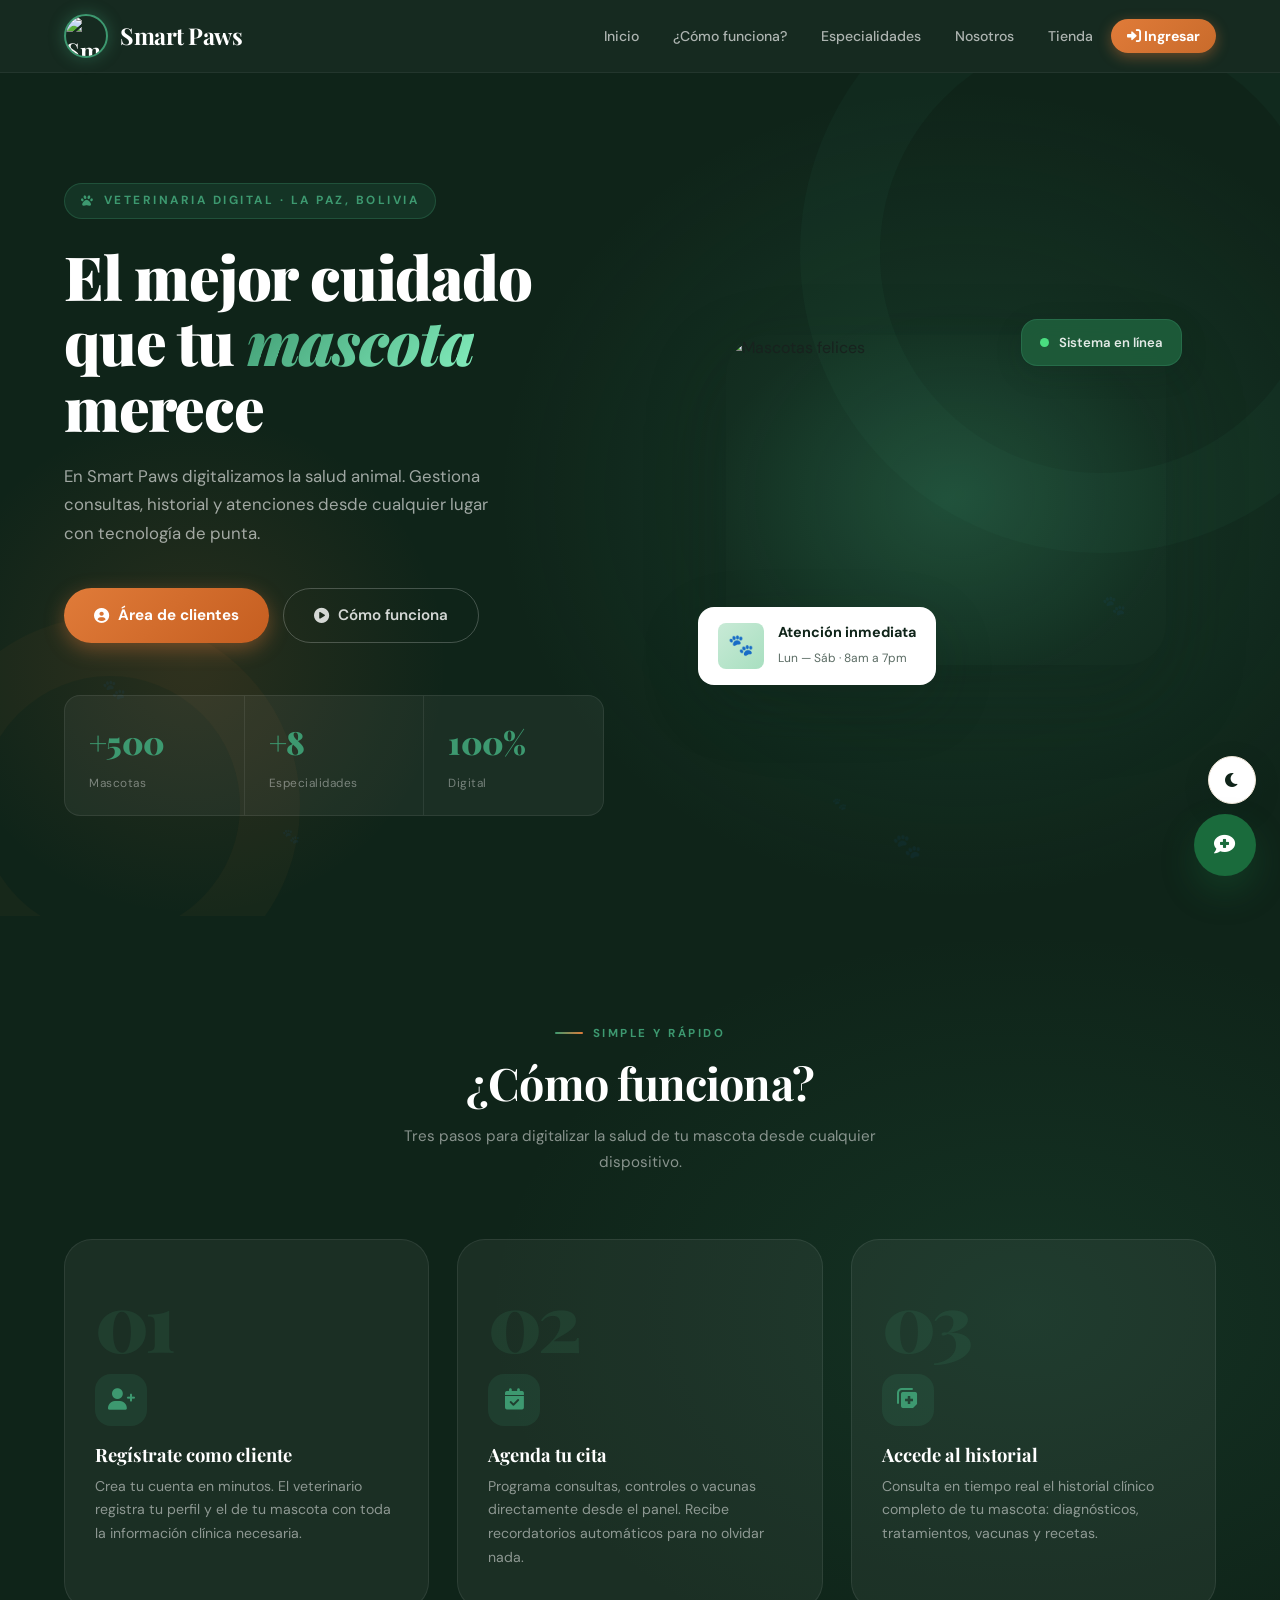
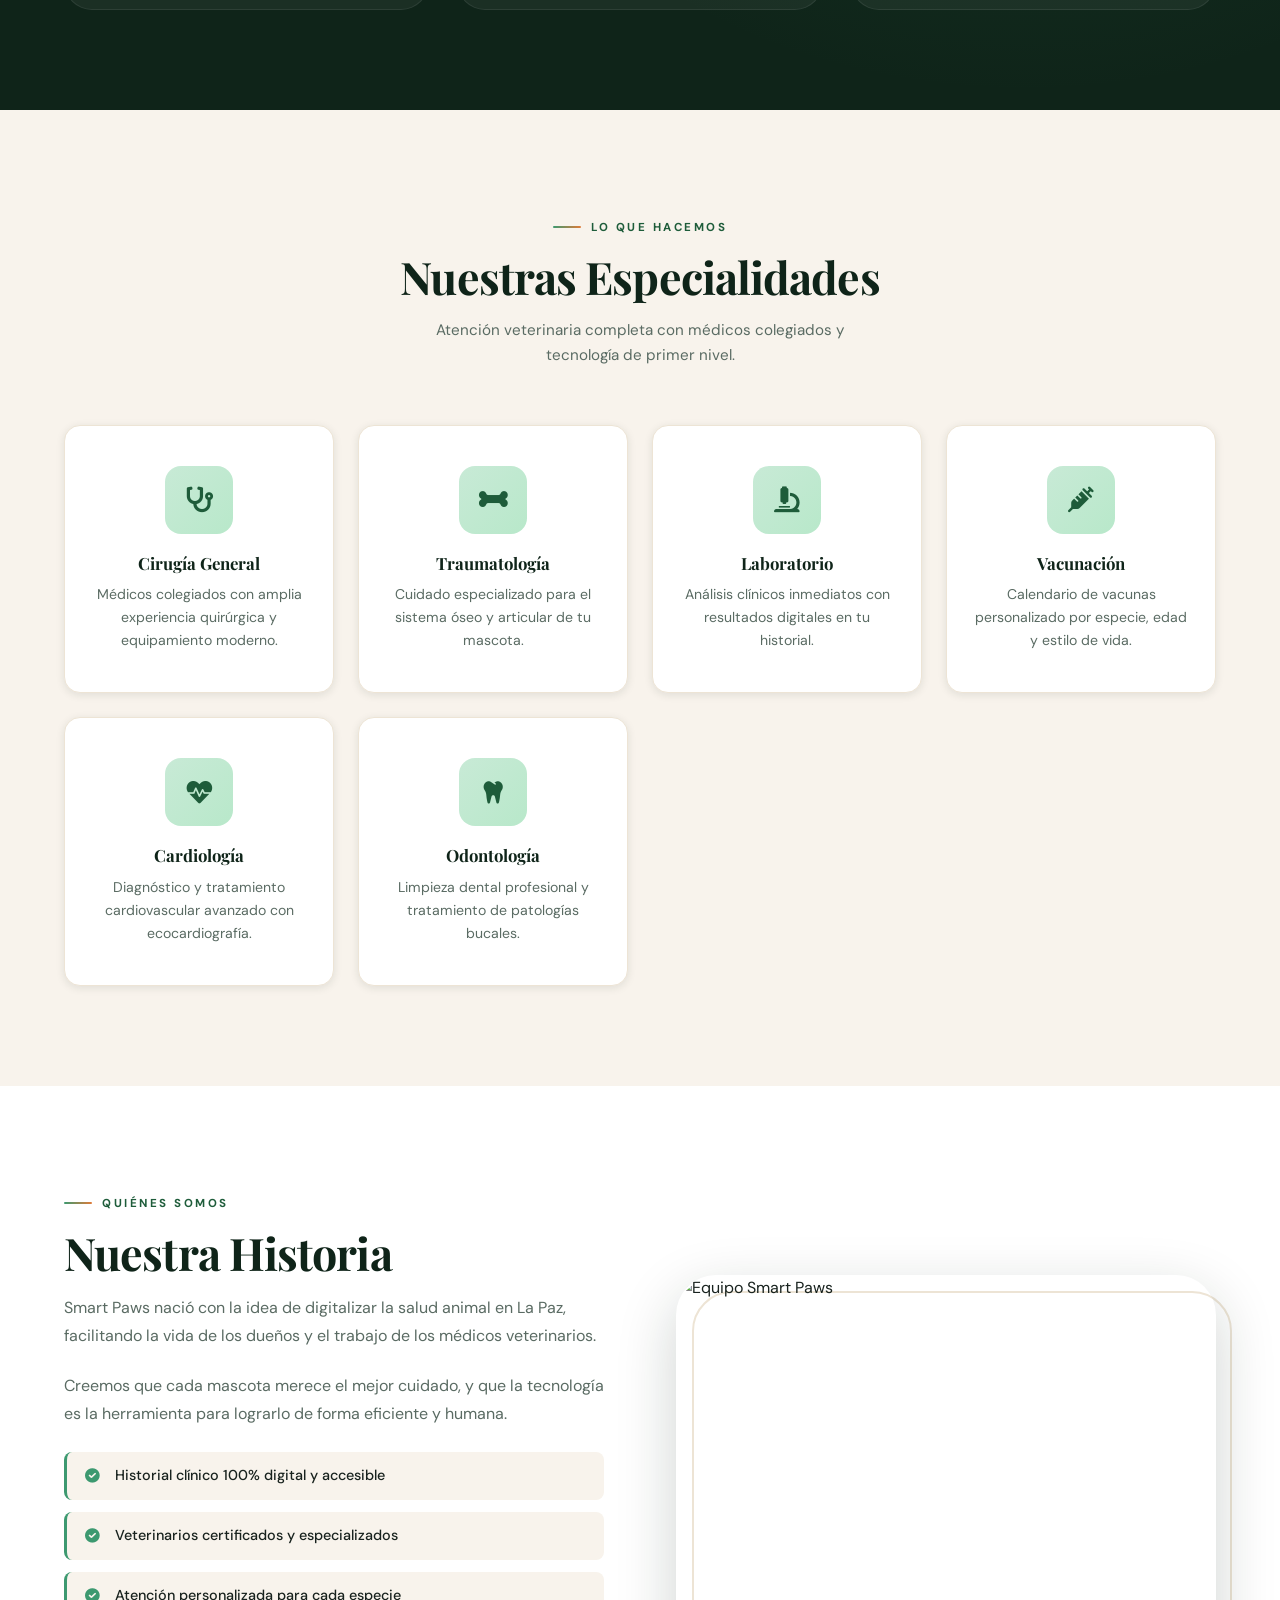
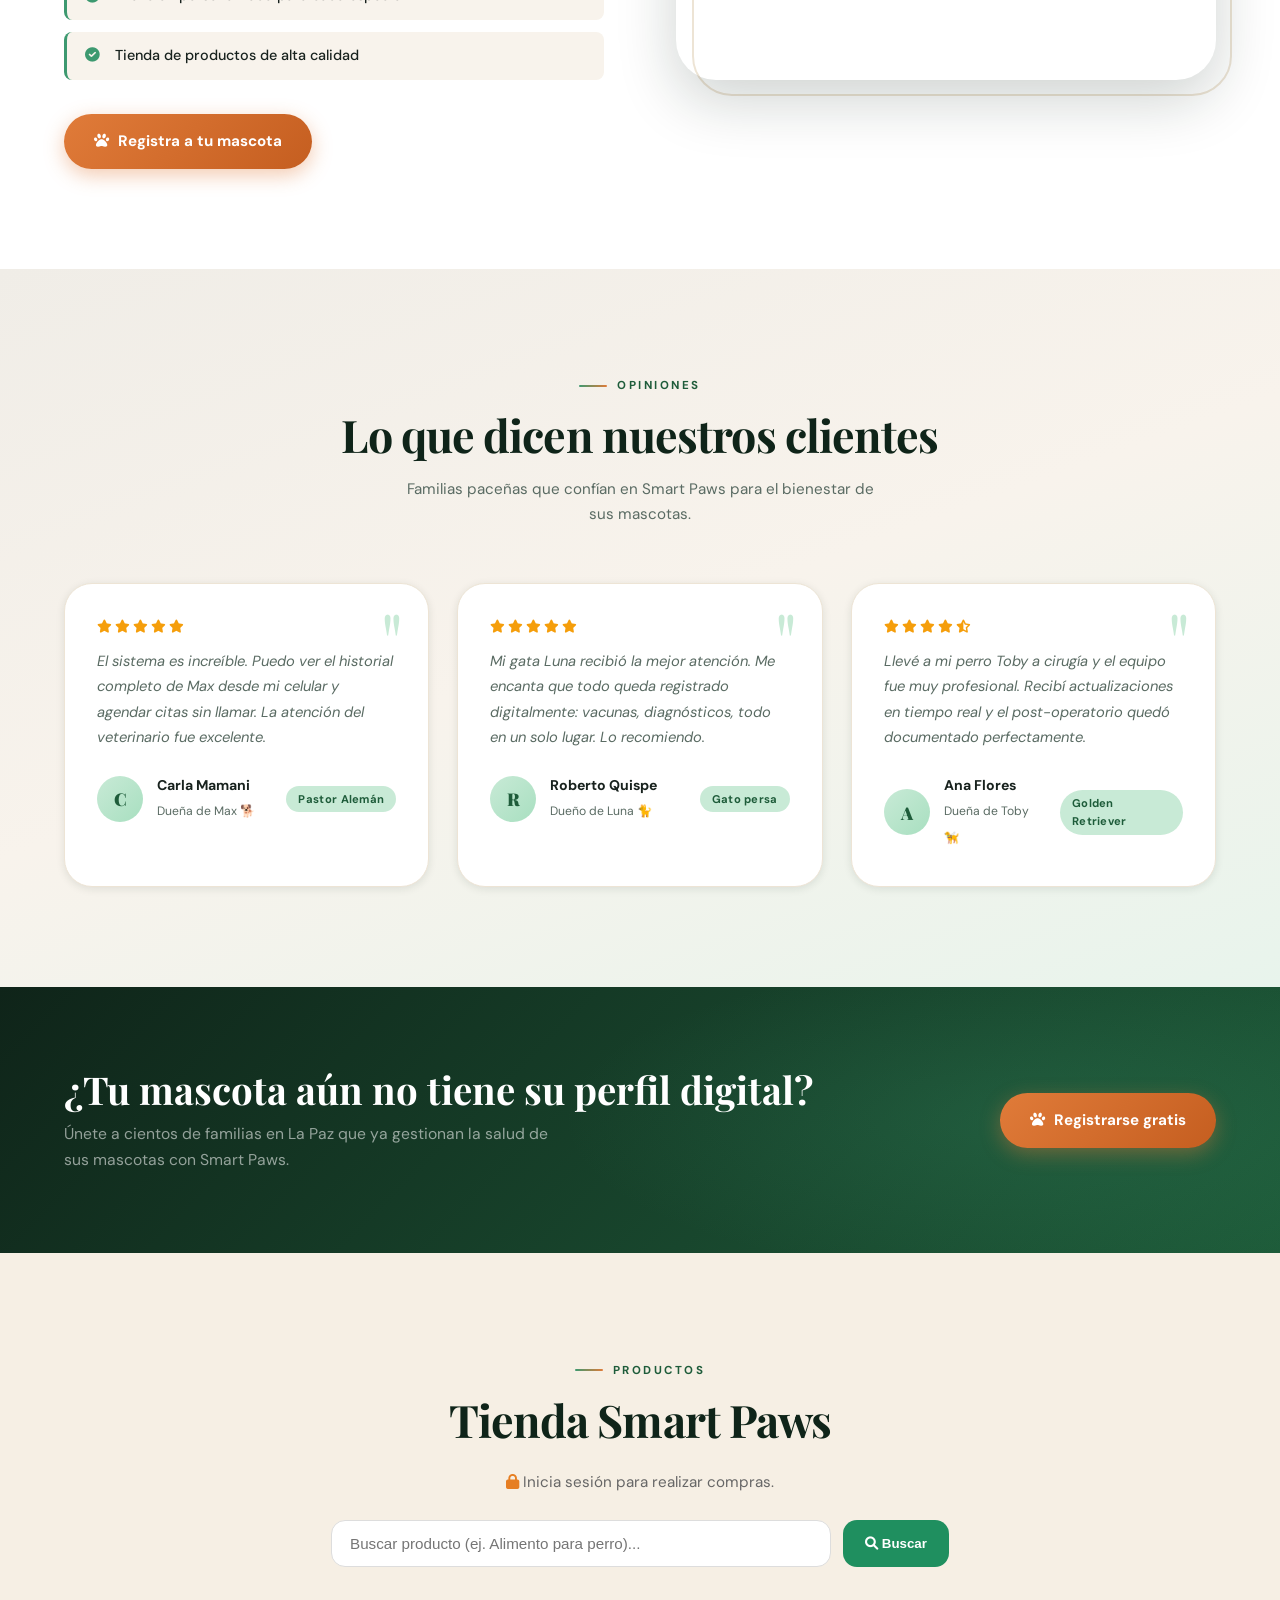
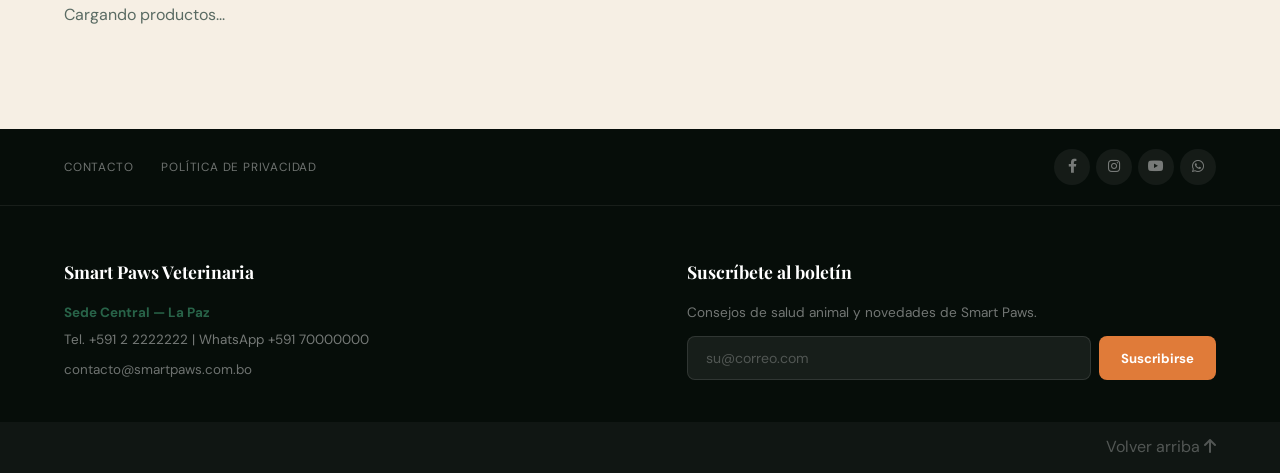
==== index.html @ de253fee "Update index.html" ====
<!--index.html-->
<!DOCTYPE html>
<html lang="es">
<head>
  <meta charset="UTF-8">
  <meta name="viewport" content="width=device-width, initial-scale=1.0">
  <title>Smart Paws — Veterinaria Digital · La Paz</title>
  <link rel="stylesheet" href="https://cdnjs.cloudflare.com/ajax/libs/font-awesome/6.5.1/css/all.min.css">
  <link rel="stylesheet" href="css/style.css">
  <link rel="stylesheet" href="css/home.css">
  <link rel="stylesheet" href="css/shop.css">
  <link rel="stylesheet" href="css/chatbot.css">
  <link rel="stylesheet" href="css/theme.css">
  <link rel="stylesheet" href="https://cdnjs.cloudflare.com/ajax/libs/font-awesome/6.0.0/css/all.min.css">
  <script src="js/theme.js"></script>
</head>
<body>

  <header class="main-header" id="main-header">
    <div class="container header-flex">
      <button class="menu-toggle" id="mobile-menu"><i class="fas fa-bars"></i></button>
      <div class="logo">
        <img src="img/leon.jpg" alt="Smart Paws">
        <span>Smart Paws</span>
      </div>
      <nav class="nav-menu" id="nav-menu">
        <ul>
          <li><a href="index.html">Inicio</a></li>
          <li><a href="#como">¿Cómo funciona?</a></li>
          <li><a href="#especialidad">Especialidades</a></li>
          <li><a href="#nosotros">Nosotros</a></li>
          <li><a href="#tienda">Tienda</a></li>
          <li><a href="login.html" class="btn-nav"><i class="fas fa-sign-in-alt"></i> Ingresar</a></li>
        </ul>
      </nav>
    </div>
  </header>

  <!-- HERO -->
  <section class="hero">
    <div class="hero-bg"></div>
    <div class="hero-circle"></div>
    <div class="hero-circle-2"></div>
    <div class="hero-paws">
      <span>🐾</span><span>🐾</span><span>🐾</span><span>🐾</span><span>🐾</span>
    </div>
    <div class="container hero-inner">
      <div class="hero-text">
        <span class="eyebrow"><i class="fas fa-paw"></i> Veterinaria Digital · La Paz, Bolivia</span>
        <h1>El mejor cuidado<br>que tu <em>mascota</em><br>merece</h1>
        <p>En Smart Paws digitalizamos la salud animal. Gestiona consultas, historial y atenciones desde cualquier lugar con tecnología de punta.</p>
        <div class="hero-actions">
          <a href="login.html" class="btn-primary"><i class="fas fa-user-circle"></i> Área de clientes</a>
          <a href="#como" class="btn-outline"><i class="fas fa-play-circle"></i> Cómo funciona</a>
        </div>
        <div class="hero-stats">
          <div class="stat"><span>+500</span><small>Mascotas</small></div>
          <div class="stat"><span>8+</span><small>Especialidades</small></div>
          <div class="stat"><span>100%</span><small>Digital</small></div>
        </div>
      </div>
      <div class="hero-image">
        <div class="hero-image-frame">
          <div class="hero-image-glow"></div>
          <img src="img/perrogato.jpg" alt="Mascotas felices">
          <div class="hero-badge">
            <div class="badge-icon">🐾</div>
            <div class="badge-text">
              <strong>Atención inmediata</strong>
              <span>Lun — Sáb · 8am a 7pm</span>
            </div>
          </div>
          <div class="hero-badge-2">
            <div class="pulse-dot"></div>
            <span>Sistema en línea</span>
          </div>
        </div>
      </div>
    </div>
  </section>

  <!-- CÓMO FUNCIONA -->
  <section id="como" class="como-bg section-padding">
    <div class="container">
      <div class="como-header fade-up">
        <span class="section-label">Simple y rápido</span>
        <h2 class="section-title">¿Cómo funciona?</h2>
        <p>Tres pasos para digitalizar la salud de tu mascota desde cualquier dispositivo.</p>
      </div>
      <div class="pasos-grid">
        <div class="paso fade-up">
          <div class="paso-num">01</div>
          <div class="paso-icon"><i class="fas fa-user-plus"></i></div>
          <h3>Regístrate como cliente</h3>
          <p>Crea tu cuenta en minutos. El veterinario registra tu perfil y el de tu mascota con toda la información clínica necesaria.</p>
        </div>
        <div class="paso fade-up">
          <div class="paso-num">02</div>
          <div class="paso-icon"><i class="fas fa-calendar-check"></i></div>
          <h3>Agenda tu cita</h3>
          <p>Programa consultas, controles o vacunas directamente desde el panel. Recibe recordatorios automáticos para no olvidar nada.</p>
        </div>
        <div class="paso fade-up">
          <div class="paso-num">03</div>
          <div class="paso-icon"><i class="fas fa-notes-medical"></i></div>
          <h3>Accede al historial</h3>
          <p>Consulta en tiempo real el historial clínico completo de tu mascota: diagnósticos, tratamientos, vacunas y recetas.</p>
        </div>
      </div>
    </div>
  </section>

  <!-- ESPECIALIDADES -->
  <section id="especialidad" class="section-padding especialidades-bg">
    <div class="container">
      <div class="especialidades-header fade-up">
        <span class="section-label">Lo que hacemos</span>
        <h2 class="section-title">Nuestras Especialidades</h2>
        <p style="color:var(--texto-suave);max-width:460px;margin:0 auto;font-size:.95rem;">Atención veterinaria completa con médicos colegiados y tecnología de primer nivel.</p>
      </div>
      <div class="grid-especialidades">
        <div class="card-especialidad fade-up">
          <div class="card-icon"><i class="fas fa-stethoscope"></i></div>
          <h3>Cirugía General</h3>
          <p>Médicos colegiados con amplia experiencia quirúrgica y equipamiento moderno.</p>
        </div>
        <div class="card-especialidad fade-up">
          <div class="card-icon"><i class="fas fa-bone"></i></div>
          <h3>Traumatología</h3>
          <p>Cuidado especializado para el sistema óseo y articular de tu mascota.</p>
        </div>
        <div class="card-especialidad fade-up">
          <div class="card-icon"><i class="fas fa-microscope"></i></div>
          <h3>Laboratorio</h3>
          <p>Análisis clínicos inmediatos con resultados digitales en tu historial.</p>
        </div>
        <div class="card-especialidad fade-up">
          <div class="card-icon"><i class="fas fa-syringe"></i></div>
          <h3>Vacunación</h3>
          <p>Calendario de vacunas personalizado por especie, edad y estilo de vida.</p>
        </div>
        <div class="card-especialidad fade-up">
          <div class="card-icon"><i class="fas fa-heartbeat"></i></div>
          <h3>Cardiología</h3>
          <p>Diagnóstico y tratamiento cardiovascular avanzado con ecocardiografía.</p>
        </div>
        <div class="card-especialidad fade-up">
          <div class="card-icon"><i class="fas fa-tooth"></i></div>
          <h3>Odontología</h3>
          <p>Limpieza dental profesional y tratamiento de patologías bucales.</p>
        </div>
      </div>
    </div>
  </section>

  <!-- HISTORIA / NOSOTROS -->
  <section id="nosotros" class="section-padding historia-bg">
    <div class="container grid-2">
      <div class="text-content fade-up">
        <span class="section-label">Quiénes somos</span>
        <h2 class="section-title">Nuestra Historia</h2>
        <p>Smart Paws nació con la idea de digitalizar la salud animal en La Paz, facilitando la vida de los dueños y el trabajo de los médicos veterinarios.</p>
        <p>Creemos que cada mascota merece el mejor cuidado, y que la tecnología es la herramienta para lograrlo de forma eficiente y humana.</p>
        <div class="feature-list">
          <div class="feature-item"><i class="fas fa-check-circle"></i><span>Historial clínico 100% digital y accesible</span></div>
          <div class="feature-item"><i class="fas fa-check-circle"></i><span>Veterinarios certificados y especializados</span></div>
          <div class="feature-item"><i class="fas fa-check-circle"></i><span>Atención personalizada para cada especie</span></div>
          <div class="feature-item"><i class="fas fa-check-circle"></i><span>Tienda de productos de alta calidad</span></div>
        </div>
        <a href="login.html" class="btn-primary" style="margin-top:10px;display:inline-flex;"><i class="fas fa-paw"></i> Registra a tu mascota</a>
      </div>
      <div class="image-content fade-up">
        <img src="img/veterinaria.png" alt="Equipo Smart Paws">
      </div>
    </div>
  </section>

  <!-- TESTIMONIOS -->
  <section class="testimonios-bg section-padding">
    <div class="container">
      <div class="testimonios-header fade-up">
        <span class="section-label">Opiniones</span>
        <h2 class="section-title">Lo que dicen nuestros clientes</h2>
        <p style="color:var(--texto-suave);max-width:480px;margin:0 auto;font-size:.95rem;">Familias paceñas que confían en Smart Paws para el bienestar de sus mascotas.</p>
      </div>
      <div class="testimonios-grid">
        <div class="testimonio fade-up">
          <div class="testimonio-stars">
            <i class="fas fa-star"></i><i class="fas fa-star"></i><i class="fas fa-star"></i><i class="fas fa-star"></i><i class="fas fa-star"></i>
          </div>
          <p>El sistema es increíble. Puedo ver el historial completo de Max desde mi celular y agendar citas sin llamar. La atención del veterinario fue excelente.</p>
          <div class="testimonio-autor">
            <div class="autor-avatar">C</div>
            <div class="autor-info">
              <strong>Carla Mamani</strong>
              <span>Dueña de Max 🐕</span>
            </div>
            <span class="autor-mascota">Pastor Alemán</span>
          </div>
        </div>
        <div class="testimonio fade-up">
          <div class="testimonio-stars">
            <i class="fas fa-star"></i><i class="fas fa-star"></i><i class="fas fa-star"></i><i class="fas fa-star"></i><i class="fas fa-star"></i>
          </div>
          <p>Mi gata Luna recibió la mejor atención. Me encanta que todo queda registrado digitalmente: vacunas, diagnósticos, todo en un solo lugar. Lo recomiendo.</p>
          <div class="testimonio-autor">
            <div class="autor-avatar">R</div>
            <div class="autor-info">
              <strong>Roberto Quispe</strong>
              <span>Dueño de Luna 🐈</span>
            </div>
            <span class="autor-mascota">Gato persa</span>
          </div>
        </div>
        <div class="testimonio fade-up">
          <div class="testimonio-stars">
            <i class="fas fa-star"></i><i class="fas fa-star"></i><i class="fas fa-star"></i><i class="fas fa-star"></i><i class="fas fa-star-half-alt"></i>
          </div>
          <p>Llevé a mi perro Toby a cirugía y el equipo fue muy profesional. Recibí actualizaciones en tiempo real y el post-operatorio quedó documentado perfectamente.</p>
          <div class="testimonio-autor">
            <div class="autor-avatar">A</div>
            <div class="autor-info">
              <strong>Ana Flores</strong>
              <span>Dueña de Toby 🦮</span>
            </div>
            <span class="autor-mascota">Golden Retriever</span>
          </div>
        </div>
      </div>
    </div>
  </section>

  <!-- CTA BAND -->
  <section class="cta-band">
    <div class="container cta-inner">
      <div class="cta-text fade-up">
        <h2>¿Tu mascota aún no tiene su perfil digital?</h2>
        <p>Únete a cientos de familias en La Paz que ya gestionan la salud de sus mascotas con Smart Paws.</p>
      </div>
      <div class="cta-actions fade-up">
        <a href="login.html" class="btn-primary"><i class="fas fa-paw"></i> Registrarse gratis</a>
      </div>
    </div>
  </section>

  <!-- TIENDA -->
  <section id="tienda" class="shop-preview section-padding">
    <div class="container">
      <div class="shop-header fade-up">
        <span class="section-label">Productos</span>
        <h2 class="section-title">Tienda Smart Paws</h2>
      </div>
      <p class="info-text"><i class="fas fa-lock"></i> Inicia sesión para realizar compras.</p>
      <div class="search-container">
        <input type="text" id="input-busqueda" placeholder="Buscar producto (ej. Alimento para perro)...">
        <button id="btn-buscar"><i class="fas fa-search"></i> Buscar</button>
      </div>
      <div class="product-grid" id="contenedor-productos">
        <p style="color:var(--texto-suave);">Cargando productos...</p>
      </div>
    </div>
  </section>

  <!-- FOOTER -->
  <footer class="main-footer">
    <div class="footer-top">
      <div class="container footer-top-flex">
        <div class="footer-links-top">
          <a href="#">Contacto</a>
          <a href="#">Política de privacidad</a>
        </div>
       <div class="footer-social">

  <a href="#" target="_blank">
      <i class="fab fa-facebook-f"></i>
  </a>

  <a href="https://instagram.com/smartpawsveterinaria" target="_blank">
      <i class="fab fa-instagram"></i>
  </a>

  <a href="#" target="_blank">
      <i class="fab fa-youtube"></i>
  </a>

  <a href="https://wa.me/591720627766" target="_blank">
      <i class="fab fa-whatsapp"></i>
  </a>

</div>
      </div>
    </div>
    <div class="footer-main">
      <div class="container footer-grid-custom">
        <div class="footer-info">
          <h3>Smart Paws Veterinaria</h3>
          <p class="city-title">Sede Central — La Paz</p>
          <p>Tel. +591 2 2222222 | WhatsApp +591 70000000</p>
          <a href="mailto:contacto@smartpaws.com.bo">contacto@smartpaws.com.bo</a>
        </div>
        <div class="footer-newsletter">
          <h3>Suscríbete al boletín</h3>
          <p style="font-size:.85rem;margin-bottom:12px;opacity:.6;">Consejos de salud animal y novedades de Smart Paws.</p>
         <form class="newsletter-form" action="php/suscribirse.php" method="POST">

  <input
    type="email"
    name="correo"
    placeholder="su@correo.com"
    required
  >

  <button type="submit">
    Suscribirse
  </button>

</form>
        </div>
      </div>
    </div>
    <div class="back-to-top">
      <a href="#">Volver arriba <i class="fas fa-arrow-up"></i></a>
    </div>
  </footer>

  <script src="js/main.js"></script>
  <script src="js/tienda-preview.js"></script>
  <script>
    // Scroll animations
    const observer = new IntersectionObserver((entries) => {
      entries.forEach(e => { if (e.isIntersecting) e.target.classList.add('visible'); });
    }, { threshold: 0.12 });
    document.querySelectorAll('.fade-up').forEach(el => observer.observe(el));

    // Header scroll effect
    const header = document.getElementById('main-header');
    window.addEventListener('scroll', () => {
      header.classList.toggle('scrolled', window.scrollY > 60);
    });

    // Mobile menu
    /*document.getElementById('mobile-menu').addEventListener('click', () => {
      document.getElementById('nav-menu').classList.toggle('active');
    });*/

    // Animated counters
    function animateCounter(el, target, suffix='') {
      let count = 0;
      const step = Math.ceil(target / 60);
      const timer = setInterval(() => {
        count += step;
        if (count >= target) { count = target; clearInterval(timer); }
        el.textContent = (suffix === '+' ? '+' : '') + count + (suffix !== '+' ? suffix : '');
      }, 30);
    }
    const statsObserver = new IntersectionObserver((entries) => {
      entries.forEach(e => {
        if (e.isIntersecting) {
          const spans = e.target.querySelectorAll('.stat span');
          spans.forEach(span => {
            const text = span.textContent;
            if (text.includes('+')) animateCounter(span, parseInt(text), '+');
            else if (text.includes('%')) animateCounter(span, parseInt(text), '%');
            else animateCounter(span, parseInt(text));
          });
          statsObserver.unobserve(e.target);
        }
      });
    }, { threshold: 0.5 });
    const heroStats = document.querySelector('.hero-stats');
    if (heroStats) statsObserver.observe(heroStats);
  </script>
  <script src="js/chatbot.js"></script>

  
</body>
</html>
---- css/style.css ----
/**style.css*/
@import url('https://fonts.googleapis.com/css2?family=Playfair+Display:ital,wght@0,400;0,700;0,900;1,400;1,700&family=DM+Sans:wght@300;400;500;600;700&display=swap');

:root {
  --verde-oscuro:  #0f2419;
  --verde-medio:   #1e5c3a;
  --verde-vivo:    #3d9970;
  --verde-claro:   #c8ead6;
  --crema:         #f8f3ec;
  --arena:         #ede4d5;
  --ambar:         #e07b39;
  --ambar-claro:   #fdebd0;
  --coral:         #e05555;
  --texto:         #18221e;
  --texto-suave:   #5a6b63;
  --blanco:        #ffffff;
  --negro:         #060d09;

  --sombra-sm: 0 2px 8px rgba(15,36,25,.10);
  --sombra-md: 0 8px 28px rgba(15,36,25,.14);
  --sombra-lg: 0 20px 60px rgba(15,36,25,.20);
  --sombra-xl: 0 32px 80px rgba(15,36,25,.28);

  --radio-sm:   8px;
  --radio-md:   16px;
  --radio-lg:   28px;
  --radio-xl:   40px;
  --radio-pill: 999px;

  --transicion:       0.3s cubic-bezier(.4,0,.2,1);
  --transicion-lenta: 0.6s cubic-bezier(.4,0,.2,1);
}


*,*::before,*::after{margin:0;padding:0;box-sizing:border-box;}
html{scroll-behavior:smooth;}
body{
  font-family:'DM Sans',sans-serif;
  background:var(--crema);
  color:var(--texto);
  line-height:1.65;
  -webkit-font-smoothing:antialiased;
  }

h1,h2,h3,h4{font-family:'Playfair Display',serif;line-height:1.15;color:var(--verde-oscuro);}
img{max-width:100%;display:block;}
a{color:inherit;text-decoration:none;}
.container{width:90%;max-width:1200px;margin:0 auto;}
::-webkit-scrollbar{width:5px;}
::-webkit-scrollbar-track{background:var(--crema);}
::-webkit-scrollbar-thumb{background:var(--verde-vivo);border-radius:3px;}

/* ANIMACIONES */
@keyframes floatUp{0%,100%{transform:translateY(0);}50%{transform:translateY(-12px);}}
@keyframes pawFloat{0%{transform:translate(0,0) rotate(0deg);opacity:.5;}60%{opacity:.15;}100%{transform:translate(8px,-60px) rotate(20deg);opacity:0;}}
@keyframes pulseDot{0%,100%{box-shadow:0 0 0 0 rgba(61,153,112,.5);}50%{box-shadow:0 0 0 8px rgba(61,153,112,0);}}
@keyframes shimmerBg{0%{background-position:-200% center;}100%{background-position:200% center;}}


/* LOGIN */
.auth-page{min-height:100vh;background:radial-gradient(ellipse 80% 60% at 30% 100%,rgba(61,153,112,.12) 0%,transparent 50%),radial-gradient(ellipse 60% 80% at 80% 0%,rgba(224,123,57,.08) 0%,transparent 50%),var(--crema);display:flex;align-items:center;justify-content:center;padding:32px 16px;}
.auth-wrapper{width:100%;max-width:440px;}
.auth-logo{text-align:center;margin-bottom:28px;}
.auth-logo img{width:72px;height:72px;border-radius:50%;object-fit:cover;margin:0 auto 14px;border:3px solid var(--verde-vivo);box-shadow:0 6px 24px rgba(61,153,112,.35);}
.auth-logo h2{font-size:1.75rem;color:var(--verde-oscuro);letter-spacing:-.02em;}
.auth-logo p{color:var(--texto-suave);font-size:.88rem;margin-top:5px;}
.auth-card{background:var(--blanco);border-radius:var(--radio-lg);padding:36px 40px 40px;box-shadow:var(--sombra-xl);border:1px solid var(--arena);}
.tab-group{display:flex;background:var(--crema);border-radius:var(--radio-pill);padding:5px;margin-bottom:28px;gap:4px;}
.tab-btn{flex:1;border:none;background:none;padding:10px;border-radius:var(--radio-pill);cursor:pointer;font-family:inherit;font-weight:600;font-size:.88rem;color:var(--texto-suave);transition:var(--transicion);}
.tab-btn.active{background:var(--blanco);color:var(--verde-oscuro);box-shadow:0 2px 10px rgba(0,0,0,.10);}
.input-group{display:flex;flex-direction:column;gap:14px;}
.input-group input,.input-group select{width:100%;padding:13px 18px;border:1.5px solid var(--arena);border-radius:var(--radio-sm);font-family:inherit;font-size:.92rem;color:var(--texto);background:var(--blanco);outline:none;transition:var(--transicion);}
.input-group input:focus,.input-group select:focus{border-color:var(--verde-vivo);box-shadow:0 0 0 4px rgba(61,153,112,.10);}
.input-group input::placeholder{color:#c0ccc6;}
#campos-veterinario{display:flex;flex-direction:column;gap:14px;}
#campos-veterinario.hidden{display:none!important;}
.btn-principal{padding:14px;background:linear-gradient(135deg,var(--verde-oscuro),var(--verde-medio));color:var(--blanco);border:none;border-radius:var(--radio-sm);cursor:pointer;font-family:inherit;font-weight:700;font-size:.95rem;transition:var(--transicion);box-shadow:0 4px 14px rgba(15,36,25,.25);}
.btn-principal:hover{transform:translateY(-2px);box-shadow:0 8px 22px rgba(15,36,25,.35);}
.auth-back{position:fixed;top:20px;right:24px;display:flex;align-items:center;gap:7px;color:var(--verde-oscuro);font-weight:600;font-size:.85rem;background:var(--blanco);padding:9px 18px;border-radius:var(--radio-pill);box-shadow:var(--sombra-sm);transition:var(--transicion);z-index:100;border:1px solid var(--arena);}
.auth-back:hover{background:var(--verde-oscuro);color:var(--blanco);border-color:transparent;}
.hidden{display:none!important;}

/* MODAL */
.modal{position:fixed;inset:0;background:rgba(15,36,25,.6);display:flex;align-items:center;justify-content:center;z-index:2000;backdrop-filter:blur(4px);}
.modal-content{background:var(--blanco);border-radius:var(--radio-lg);padding:48px 44px;max-width:520px;text-align:center;box-shadow:0 20px 60px rgba(15,36,25,.3);animation:floatUp 0.4s cubic-bezier(.4,0,.2,1);border:1px solid var(--arena);}
.modal-content h3{font-size:1.4rem;margin-bottom:20px;color:var(--verde-oscuro);font-weight:700;}
.modal-content p{color:var(--texto-suave);font-size:.95rem;margin-bottom:28px;line-height:1.7;}
#modal-info{background:linear-gradient(135deg,rgba(61,153,112,.1),rgba(224,123,57,.05));padding:24px 20px;border-radius:var(--radio-md);border:2px solid var(--verde-claro);font-family:'Courier New',monospace;font-size:1.1rem;font-weight:700;color:var(--verde-oscuro);word-break:break-all;letter-spacing:1px;margin:24px 0 !important;text-align:center;}
.modal-content button{padding:13px 32px;background:linear-gradient(135deg,var(--verde-oscuro),var(--verde-medio));color:var(--blanco);border:none;border-radius:var(--radio-sm);cursor:pointer;font-weight:700;transition:var(--transicion);font-family:inherit;font-size:.95rem;margin-top:12px;width:100%;}
.modal-content button:hover{transform:translateY(-2px);box-shadow:0 6px 20px rgba(15,36,25,.25);}

/* FORM PAGE */
.form-page{background:var(--crema);min-height:100vh;}
.form-topbar{background:var(--verde-oscuro);display:flex;align-items:center;justify-content:space-between;padding:18px 5%;box-shadow:0 2px 12px rgba(0,0,0,.25);}
.form-topbar h3{color:var(--blanco);font-family:'DM Sans',sans-serif;font-weight:700;font-size:1.05rem;}
.form-topbar a{display:flex;align-items:center;gap:8px;color:rgba(255,255,255,.6);font-size:.85rem;font-weight:500;transition:var(--transicion);padding:7px 16px;border-radius:var(--radio-pill);border:1px solid rgba(255,255,255,.14);}
.form-topbar a:hover{color:var(--blanco);background:rgba(255,255,255,.08);}
.form-body{display:flex;justify-content:center;padding:48px 20px;}
.form-card{background:var(--blanco);border-radius:var(--radio-lg);padding:40px 44px;max-width:680px;width:100%;box-shadow:var(--sombra-lg);border:1px solid var(--arena);}
.form-card h2{font-size:1.7rem;margin-bottom:6px;}
.form-subtitle{color:var(--texto-suave);font-size:.9rem;margin-bottom:32px;}
.field-group{display:flex;flex-direction:column;gap:22px;}
.field{display:flex;flex-direction:column;gap:8px;}
.field label{font-size:.78rem;font-weight:700;letter-spacing:.8px;text-transform:uppercase;color:var(--verde-medio);}
.field input,.field select,.field textarea{padding:13px 16px;border:1.5px solid var(--arena);border-radius:var(--radio-sm);font-family:inherit;font-size:.92rem;color:var(--texto);background:var(--blanco);outline:none;transition:var(--transicion);width:100%;}
.field input:focus,.field select:focus,.field textarea:focus{border-color:var(--verde-vivo);box-shadow:0 0 0 4px rgba(61,153,112,.10);}
.field textarea{resize:vertical;min-height:90px;}
.field-row{display:grid;grid-template-columns:1fr 1fr;gap:18px;}
@media(max-width:560px){.field-row{grid-template-columns:1fr;}}
.ci-box{display:flex;gap:10px;}
.ci-box input{flex:1;}
.ci-box button{padding:13px 20px;background:var(--verde-oscuro);color:var(--blanco);border:none;border-radius:var(--radio-sm);cursor:pointer;font-family:inherit;font-weight:600;font-size:.85rem;transition:var(--transicion);white-space:nowrap;display:flex;align-items:center;gap:7px;}
.ci-box button:hover{background:var(--verde-medio);}
.preview{margin-top:16px;display:flex;justify-content:center;}
.preview img{width:160px;height:160px;object-fit:cover;border-radius:var(--radio-md);border:2px solid var(--verde-claro);box-shadow:0 4px 16px rgba(61,153,112,.12);}
.btn-submit{padding:15px;background:linear-gradient(135deg,var(--verde-oscuro),var(--verde-medio));color:var(--blanco);border:none;border-radius:var(--radio-sm);cursor:pointer;font-family:inherit;font-weight:700;font-size:1rem;transition:var(--transicion);box-shadow:0 6px 20px rgba(15,36,25,.25);display:flex;align-items:center;justify-content:center;gap:8px;}
.btn-submit:hover{transform:translateY(-2px);box-shadow:0 10px 28px rgba(15,36,25,.35);}

/* PANEL VETERINARIO */
.vet-page{display:flex;min-height:100vh;background:var(--crema);}
.sidebar{
  width:264px;
  background:var(--negro);
  flex-shrink:0;
  display:flex;
  flex-direction:column;
  position:sticky;
  top:0;
  height:100vh;
  overflow-y:auto;
  transition: margin-left .3s ease, transform .3s ease;}
.vet-info{text-align:center;padding:32px 20px 24px;border-bottom:1px solid rgba(255,255,255,.07);background:linear-gradient(160deg,rgba(30,92,58,.35) 0%,transparent 100%);}
.avatar{width:84px;height:84px;border-radius:50%;border:3px solid var(--verde-vivo);object-fit:cover;margin:0 auto 14px;box-shadow:0 0 0 6px rgba(61,153,112,.14);}
.vet-info h3{color:var(--blanco);font-size:1rem;font-family:'DM Sans',sans-serif;font-weight:700;margin-bottom:4px;}
.vet-info p{color:rgba(255,255,255,.35);font-size:.74rem;}
.sidebar-tag{display:inline-block;background:rgba(61,153,112,.18);color:var(--verde-vivo);font-size:.68rem;font-weight:700;padding:4px 12px;border-radius:var(--radio-pill);margin-top:8px;border:1px solid rgba(61,153,112,.22);letter-spacing:.5px;text-transform:uppercase;}
.side-nav{
  padding:16px 12px;
  flex:1;}
.side-nav-section{font-size:.62rem;font-weight:700;letter-spacing:2px;text-transform:uppercase;color:rgba(255,255,255,.18);padding:14px 14px 6px;margin-top:4px;}
.side-nav a{display:flex;align-items:center;gap:11px;color:rgba(255,255,255,.52);text-decoration:none;padding:11px 14px;border-radius:var(--radio-sm);margin-bottom:2px;font-size:.85rem;font-weight:500;transition:var(--transicion);}
.side-nav a i{width:17px;font-size:.83rem;}
.side-nav a:hover{background:rgba(255,255,255,.07);color:var(--blanco);}
.side-nav a.active{background:rgba(61,153,112,.18);color:var(--verde-vivo);font-weight:700;border-left:2px solid var(--verde-vivo);}
.side-nav a.logout{color:rgba(248,113,113,.65);}
.side-nav a.logout:hover{background:rgba(248,113,113,.10);color:#f87171;}
.main-content{flex:1;padding:28px 32px;overflow-y:auto;transition:padding .3s ease;}
.content-header{display:flex;align-items:center;justify-content:space-between;margin-bottom:28px;padding-bottom:22px;border-bottom:1px solid var(--arena);}
.content-header h1{font-size:1.5rem;letter-spacing:-.02em;}
.header-date{font-size:.78rem;color:var(--texto-suave);background:var(--blanco);padding:7px 16px;border-radius:var(--radio-pill);border:1px solid var(--arena);}
.menu-toggle {
  display: none; /* Oculto por defecto en computadoras */
  align-items: center;
  justify-content: center;
  width: 42px;
  height: 42px;
  background: var(--blanco);
  border: 1px solid var(--arena);
  border-radius: var(--radio-sm);
  box-shadow: var(--sombra-sm);
  font-size: 1.2rem;
  cursor: pointer;
  color: var(--verde-oscuro);
  transition: var(--transicion);
}
.menu-toggle:hover { 
  background: var(--verde-oscuro);
   color: var(--blanco); }
.vet-page.sidebar-collapsed .sidebar{margin-left:-264px;}

.mobile-topbar {
  display: none;
}

@media(max-width:768px){
  .sidebar {
    position: fixed;
    top: 0;
    left: 0;
    width: 260px;
    height: 100vh;
    background: var(--negro);
    /* 🛠️ Esto lo mantiene oculto a la izquierda por defecto */
    transform: translateX(-100%); 
    transition: transform 0.3s cubic-bezier(.4,0,.2,1);
    z-index: 9999;
  }
  .sidebar.active{
    transform: translateX(0);
  }
  .main-content{
    margin-left: 0;
    padding: 20px;
    padding-top: 70px;
    width: 100%;
  }

  .vet-page.sidebar-collapsed .sidebar{margin-left:0;}
  .mobile-topbar {
    display: flex;
    align-items: center;
    justify-content: space-between;
    position: fixed;
    top: 0; left: 0; right: 0;
    z-index: 999;
    background: var(--negro);
    padding: 14px 20px;
    box-shadow: 0 2px 10px rgba(0,0,0,.3);
  }
  .mobile-topbar .brand {
    color: var(--blanco);
    font-weight: 700;
    font-size: 1rem;
    font-family: 'Playfair Display', serif;
  }
  .hamburger-btn {
    display: flex !important; 
    background: none;
    border: none;
    cursor: pointer;
    flex-direction: column;
    gap: 5px;
    padding: 4px;
  }
  
  .hamburger-btn span {
    display: block;
    width: 24px;
    height: 2px;
    background: var(--blanco);
    border-radius: 2px;
    transition: var(--transicion);
  }
  .sidebar-overlay {
    display: none;
    position: fixed;
    inset: 0;
    background: rgba(0,0,0,.5);
    backdrop-filter: blur(2px);
    z-index: 9998;
  }
  .sidebar-overlay.active {
    display: block;
  }
}

/* STATS CARDS */
.stats-row{display:grid;grid-template-columns:repeat(4,1fr);gap:18px;margin-bottom:24px;}
@media(max-width:900px){.stats-row{grid-template-columns:repeat(2,1fr);}}
@media(max-width:480px){.stats-row{grid-template-columns:1fr;}}
.stat-card{background:var(--blanco);border-radius:var(--radio-md);padding:22px 24px;border:1px solid var(--arena);box-shadow:var(--sombra-sm);transition:var(--transicion);position:relative;overflow:hidden;}
.stat-card:hover{transform:translateY(-3px);box-shadow:var(--sombra-md);}
.stat-card::before{content:'';position:absolute;top:0;left:0;width:4px;height:100%;border-radius:4px 0 0 4px;}
.stat-card.verde::before{background:linear-gradient(180deg,var(--verde-vivo),var(--verde-medio));}
.stat-card.ambar::before{background:linear-gradient(180deg,var(--ambar),#c96b2b);}
.stat-card.azul::before{background:linear-gradient(180deg,#60a5fa,#3b82f6);}
.stat-card.coral::before{background:linear-gradient(180deg,#f87171,var(--coral));}
.stat-card-icon{width:44px;height:44px;border-radius:var(--radio-sm);display:flex;align-items:center;justify-content:center;font-size:1.1rem;margin-bottom:14px;}
.stat-card.verde .stat-card-icon{background:var(--verde-claro);color:var(--verde-medio);}
.stat-card.ambar .stat-card-icon{background:var(--ambar-claro);color:var(--ambar);}
.stat-card.azul .stat-card-icon{background:#dbeafe;color:#3b82f6;}
.stat-card.coral .stat-card-icon{background:#fee2e2;color:var(--coral);}
.stat-card .stat-num{font-family:'Playfair Display',serif;font-size:2rem;font-weight:900;color:var(--verde-oscuro);line-height:1;margin-bottom:5px;}
.stat-card .stat-label{font-size:.77rem;color:var(--texto-suave);font-weight:500;}
.stat-card .stat-change{display:inline-flex;align-items:center;gap:4px;font-size:.7rem;font-weight:700;padding:3px 8px;border-radius:var(--radio-pill);margin-top:8px;}
.stat-change.up{background:#dcfce7;color:#16a34a;}
.stat-change.neutral{background:var(--arena);color:var(--texto-suave);}

/* BLOCKS */
.block{background:var(--blanco);border-radius:var(--radio-md);padding:24px 28px;margin-bottom:20px;border:1px solid var(--arena);box-shadow:var(--sombra-sm);}
.block h3{font-size:.95rem;margin-bottom:18px;display:flex;align-items:center;gap:10px;padding-bottom:14px;border-bottom:1px solid var(--arena);}
.card{background:var(--blanco);border-radius:var(--radio-md);padding:24px 28px;border:1px solid var(--arena);box-shadow:var(--sombra-sm);}
.card h3{font-size:.92rem;margin-bottom:16px;display:flex;align-items:center;gap:10px;}



.card .actions{display:flex;gap:8px;margin-top:12px;}
.card .actions button{padding:6px 14px;background:var(--verde-oscuro);color:var(--blanco);border:none;border-radius:var(--radio-sm);cursor:pointer;font-family:inherit;font-weight:600;font-size:.8rem;transition:var(--transicion);}
.card .actions button:hover{background:var(--verde-medio);}
.mascota-item{display:flex;justify-content:space-between;align-items:center;padding:12px 0;border-bottom:1px solid var(--arena);font-size:.86rem;}
.mascota-item:last-child{border-bottom:none;}
.search-section{background:var(--blanco);border-radius:var(--radio-md);padding:24px 28px;margin-bottom:20px;border:1px solid var(--arena);box-shadow:var(--sombra-sm);}
.search-section h3{font-size:.92rem;margin-bottom:16px;}
.search-box{display:flex;gap:10px;}
.search-box input{flex:1;padding:12px 18px;border:1.5px solid var(--arena);border-radius:var(--radio-sm);font-family:inherit;font-size:.9rem;color:var(--texto);background:var(--crema);outline:none;transition:var(--transicion);}
.search-box input:focus{border-color:var(--verde-vivo);background:var(--blanco);}
.search-box button{padding:12px 22px;background:var(--verde-oscuro);color:var(--blanco);border:none;border-radius:var(--radio-sm);cursor:pointer;font-family:inherit;font-weight:700;font-size:.85rem;transition:var(--transicion);display:flex;align-items:center;gap:7px;}
.search-box button:hover{background:var(--verde-medio);}
.status-badge{display:inline-flex;align-items:center;gap:5px;font-size:.72rem;font-weight:700;padding:3px 10px;border-radius:var(--radio-pill);}
.status-badge.pendiente{background:#fef3c7;color:#d97706;}
.status-badge.completado{background:#dcfce7;color:#16a34a;}
.status-badge.urgente{background:#fee2e2;color:#dc2626;}

/* ── Recuperar contraseña ─────────────────────────────────────────────── */
.btn-volver{padding:11px;background:transparent;color:var(--verde-medio);border:1.5px solid var(--verde-medio);border-radius:var(--radio-sm);cursor:pointer;font-family:inherit;font-weight:600;font-size:.88rem;transition:var(--transicion);text-align:center;}
.btn-volver:hover{background:var(--verde-medio);color:var(--blanco);}
#codigo-input{font-family:monospace;}

/* ── RESPONSIVE ADDITIONS ──────────────────────────────── */

/* Auth / Login: reducir padding en pantallas chicas */
@media(max-width:480px){
  .auth-page{ padding:24px 12px; }
  .auth-card{ padding:28px 22px 32px; }
  .auth-logo h2{ font-size:1.5rem; }
  .auth-back{ top:12px; right:12px; padding:7px 12px; font-size:.78rem; }
}

/* Modal: ajustar en pantallas chicas */
@media(max-width:540px){
  .modal-content{ padding:32px 22px; margin:12px; max-width:calc(100vw - 24px); }
  .modal-content h3{ font-size:1.2rem; }
}

/* Form pages (registrar_cliente, registrar_mascota, completar_mascota) */
@media(max-width:600px){
  .form-card{ padding:28px 20px; }
  .form-topbar{ padding:14px 4%; }
  .form-topbar h3{ font-size:.92rem; }
  .form-topbar a span{ display:none; } /* ocultar texto del link, mantener icono */
}

/* Panel / Dashboard interior */
@media(max-width:600px){
  /* Search box apilado */
  .search-box{ flex-direction:column; }
  .search-box button{ width:100%; justify-content:center; }

  /* Content header: wrap para que no se solape */
  .content-header{ flex-wrap:wrap; gap:10px; }
  .content-header h1{ font-size:1.2rem; }

  /* Blocks y cards: reducir padding interior */
  .block{ padding:18px 16px; }
  .card{ padding:18px 16px; }
  .search-section{ padding:18px 16px; }

  /* Stats cards: números más compactos */
  .stat-card .stat-num{ font-size:1.6rem; }
}
---- css/home.css ----
/**home.css
/
/* HEADER */
/* CABECERA */
.main-header{background:rgba(15,36,25,.97);backdrop-filter:blur(20px);position:sticky;top:0;z-index:1000;border-bottom:1px solid rgba(255,255,255,.06);}
.header-flex{display:flex;justify-content:space-between;align-items:center;height:72px;}
.logo{display:flex;align-items:center;gap:12px;font-family:'Playfair Display',serif;font-weight:700;font-size:1.45rem;color:var(--blanco);letter-spacing:-.02em;}
.logo img{height:44px;width:44px;border-radius:50%;object-fit:cover;border:2px solid var(--verde-vivo);box-shadow:0 0 16px rgba(61,153,112,.4);}
.nav-menu ul{display:flex;list-style:none;gap:2px;align-items:center;}
.nav-menu a{color:rgba(255,255,255,.65);font-size:.88rem;font-weight:500;padding:8px 16px;border-radius:var(--radio-pill);transition:var(--transicion);}
.nav-menu a:hover{color:var(--blanco);background:rgba(255,255,255,.08);}
.nav-menu a.btn-nav{background:linear-gradient(135deg,var(--ambar),#c96b2b);color:var(--blanco);font-weight:700;box-shadow:0 4px 14px rgba(224,123,57,.4);}
.nav-menu a.btn-nav:hover{transform:translateY(-2px);box-shadow:0 6px 20px rgba(224,123,57,.5);}
.menu-toggle{display:none;
  background:none;
  border:none;
  color:var(--blanco);
  font-size:1.4rem;
  cursor:pointer;}

@media(max-width:768px){
  .menu-toggle{
    display:flex;
    align-items:center;}
  .nav-menu{display:none;position:absolute;top:72px;left:0;width:100%;background:rgba(15,36,25,.98);backdrop-filter:blur(20px);padding:16px 20px 24px;border-top:1px solid rgba(255,255,255,.08);}
  .nav-menu.active{display:block;}
  .nav-menu ul{flex-direction:column;gap:4px;}
  .nav-menu a{display:block;padding:12px 16px;}
}


/* HERO */
.hero{background:var(--verde-oscuro);position:relative;overflow:hidden;padding:110px 0 100px;}
.hero-bg{position:absolute;inset:0;background:radial-gradient(ellipse 60% 80% at 75% 50%,rgba(61,153,112,.18) 0%,transparent 60%),radial-gradient(ellipse 40% 60% at 15% 70%,rgba(224,123,57,.12) 0%,transparent 50%);pointer-events:none;}
.hero-circle{position:absolute;right:-120px;top:-120px;width:600px;height:600px;border-radius:50%;border:80px solid rgba(61,153,112,.05);pointer-events:none;}
.hero-circle-2{position:absolute;left:-80px;bottom:-80px;width:380px;height:380px;border-radius:50%;border:60px solid rgba(224,123,57,.04);pointer-events:none;}
.hero-paws{position:absolute;inset:0;pointer-events:none;overflow:hidden;}
.hero-paws span{position:absolute;font-size:1.2rem;opacity:.08;animation:pawFloat 9s ease-in-out infinite;}
.hero-paws span:nth-child(1){left:8%;bottom:25%;animation-delay:0s;}
.hero-paws span:nth-child(2){left:22%;bottom:8%;animation-delay:1.8s;font-size:.9rem;}
.hero-paws span:nth-child(3){left:65%;bottom:12%;animation-delay:3.4s;font-size:.75rem;}
.hero-paws span:nth-child(4){right:12%;bottom:35%;animation-delay:2.2s;}
.hero-paws span:nth-child(5){right:28%;bottom:6%;animation-delay:4.8s;font-size:1.5rem;}
.hero-inner{position:relative;z-index:1;display:grid;grid-template-columns:1fr 1fr;gap:72px;align-items:center;}
.hero-text .eyebrow{display:inline-flex;align-items:center;gap:8px;background:rgba(61,153,112,.14);color:var(--verde-vivo);font-size:.74rem;font-weight:700;letter-spacing:2.5px;text-transform:uppercase;padding:7px 16px;border-radius:var(--radio-pill);margin-bottom:24px;border:1px solid rgba(61,153,112,.28);}
.hero-text h1{color:var(--blanco);font-size:clamp(2.4rem,4.8vw,3.8rem);font-weight:900;margin-bottom:22px;letter-spacing:-.02em;line-height:1.08;}
.hero-text h1 em{font-style:italic;color:transparent;background:linear-gradient(135deg,var(--verde-vivo) 0%,#84efbe 100%);-webkit-background-clip:text;background-clip:text;}
.hero-text p{color:rgba(255,255,255,.6);font-size:1.05rem;max-width:440px;margin-bottom:40px;line-height:1.72;}
.hero-actions{display:flex;gap:14px;flex-wrap:wrap;}
.btn-primary{display:inline-flex;align-items:center;gap:9px;background:linear-gradient(135deg,var(--ambar) 0%,#c55e20 100%);color:var(--blanco);font-weight:700;font-size:.95rem;padding:15px 30px;border-radius:var(--radio-pill);border:none;cursor:pointer;transition:var(--transicion);box-shadow:0 6px 20px rgba(224,123,57,.4);font-family:'DM Sans',sans-serif;}
.btn-primary:hover{transform:translateY(-3px);box-shadow:0 10px 28px rgba(224,123,57,.55);}
.btn-outline{display:inline-flex;align-items:center;gap:9px;background:transparent;color:rgba(255,255,255,.82);font-weight:600;font-size:.95rem;padding:14px 30px;border-radius:var(--radio-pill);border:1.5px solid rgba(255,255,255,.22);cursor:pointer;transition:var(--transicion);font-family:'DM Sans',sans-serif;}
.btn-outline:hover{background:rgba(255,255,255,.08);border-color:rgba(255,255,255,.5);transform:translateY(-2px);}
.hero-stats{display:flex;gap:0;margin-top:52px;background:rgba(255,255,255,.05);border-radius:var(--radio-md);border:1px solid rgba(255,255,255,.08);overflow:hidden;}
.hero-stats .stat{flex:1;padding:20px 24px;border-right:1px solid rgba(255,255,255,.08);}
.hero-stats .stat:last-child{border-right:none;}
.hero-stats .stat span{display:block;font-family:'Playfair Display',serif;font-size:2rem;font-weight:900;color:var(--verde-vivo);letter-spacing:-.02em;}
.hero-stats .stat small{color:rgba(255,255,255,.4);font-size:.74rem;letter-spacing:.5px;}
.hero-image{position:relative;display:flex;justify-content:center;}
.hero-image-frame{position:relative;width:100%;max-width:440px;}
.hero-image img{width:100%;border-radius:var(--radio-xl);object-fit:cover;aspect-ratio:4/3;box-shadow:var(--sombra-xl);position:relative;z-index:1;}
.hero-image-glow{position:absolute;inset:-20px;border-radius:calc(var(--radio-xl) + 20px);background:radial-gradient(ellipse at center,rgba(61,153,112,.22) 0%,transparent 70%);pointer-events:none;}
.hero-badge{position:absolute;bottom:-20px;left:-28px;background:var(--blanco);border-radius:var(--radio-md);padding:14px 20px;box-shadow:var(--sombra-lg);display:flex;align-items:center;gap:14px;z-index:2;animation:floatUp 4s ease-in-out infinite;}
.hero-badge .badge-icon{width:46px;height:46px;background:linear-gradient(135deg,var(--verde-claro),#a8dfc0);border-radius:var(--radio-sm);display:flex;align-items:center;justify-content:center;font-size:1.3rem;}
.hero-badge .badge-text strong{display:block;font-size:.9rem;color:var(--verde-oscuro);font-family:'DM Sans',sans-serif;}
.hero-badge .badge-text span{font-size:.75rem;color:var(--texto-suave);}
.hero-badge-2{position:absolute;top:-16px;right:-16px;background:rgba(30,92,58,.95);backdrop-filter:blur(10px);border-radius:var(--radio-md);padding:12px 18px;box-shadow:var(--sombra-md);display:flex;align-items:center;gap:10px;z-index:2;animation:floatUp 5s ease-in-out infinite;animation-delay:1s;border:1px solid rgba(61,153,112,.3);}
.pulse-dot{width:9px;height:9px;border-radius:50%;background:#4ade80;animation:pulseDot 2s ease infinite;}
.hero-badge-2 span{color:rgba(255,255,255,.88);font-size:.82rem;font-weight:600;}
@media(max-width:900px){

  .hero{
    padding:80px 0 70px;
  }

  .hero-inner{
    display:flex;
    flex-direction:column;
    gap:40px;
  }

  .hero-text{
    width:100%;
  }

  .hero-image{
    display:none;
  }

  .hero-stats{
    flex-wrap:wrap;
  }

  .hero-stats .stat{
    min-width:50%;
  }

}

/* COMO FUNCIONA */
.como-bg{background:var(--verde-oscuro);position:relative;overflow:hidden;}
.como-bg::before{content:'';position:absolute;inset:0;background:radial-gradient(ellipse 70% 80% at 80% 50%,rgba(61,153,112,.12) 0%,transparent 60%);pointer-events:none;}
.como-header{text-align:center;margin-bottom:64px;}
.como-header .section-label{color:var(--verde-vivo);}
.como-header .section-title{color:var(--blanco);}
.como-header p{color:rgba(255,255,255,.5);max-width:500px;margin:0 auto;font-size:.95rem;}
.pasos-grid{display:grid;grid-template-columns:repeat(3,1fr);gap:28px;position:relative;z-index:1;}
.paso{position:relative;background:rgba(255,255,255,.05);border:1px solid rgba(255,255,255,.08);border-radius:var(--radio-lg);padding:40px 30px;transition:var(--transicion);overflow:hidden;}
.paso::before{content:'';position:absolute;top:0;left:0;right:0;height:2px;background:linear-gradient(90deg,var(--verde-vivo),var(--ambar));transform:scaleX(0);transform-origin:left;transition:var(--transicion-lenta);}
.paso:hover{transform:translateY(-6px);background:rgba(255,255,255,.08);}
.paso:hover::before{transform:scaleX(1);}
.paso-num{font-family:'Playfair Display',serif;font-size:5rem;font-weight:900;color:rgba(61,153,112,.14);line-height:1;margin-bottom:14px;letter-spacing:-.05em;}
.paso-icon{width:52px;height:52px;background:rgba(61,153,112,.14);border-radius:var(--radio-md);display:flex;align-items:center;justify-content:center;font-size:1.35rem;color:var(--verde-vivo);margin-bottom:18px;transition:var(--transicion);}
.paso:hover .paso-icon{background:var(--verde-vivo);color:var(--blanco);}
.paso h3{color:var(--blanco);font-size:1.15rem;margin-bottom:10px;}
.paso p{color:rgba(255,255,255,.5);font-size:.88rem;line-height:1.68;}
@media(max-width:768px){.pasos-grid{grid-template-columns:1fr;gap:18px;}}

/* ESPECIALIDADES */
.especialidades-bg{background:var(--crema);}
.especialidades-header{text-align:center;margin-bottom:56px;}
.grid-especialidades{display:grid;grid-template-columns:repeat(auto-fit,minmax(260px,1fr));gap:24px;}
.card-especialidad{background:var(--blanco);padding:40px 28px;border-radius:var(--radio-md);text-align:center;box-shadow:var(--sombra-sm);border:1px solid var(--arena);transition:var(--transicion);position:relative;overflow:hidden;cursor:default;}
.card-especialidad::before{content:'';position:absolute;bottom:0;left:0;right:0;height:3px;background:linear-gradient(90deg,var(--verde-vivo),var(--ambar));transform:scaleX(0);transform-origin:center;transition:var(--transicion);}
.card-especialidad:hover{transform:translateY(-8px);box-shadow:var(--sombra-lg);}
.card-especialidad:hover::before{transform:scaleX(1);}
.card-especialidad .card-icon{width:68px;height:68px;background:linear-gradient(135deg,var(--verde-claro),#b8e8ca);border-radius:var(--radio-md);display:flex;align-items:center;justify-content:center;margin:0 auto 20px;font-size:1.6rem;color:var(--verde-medio);transition:var(--transicion);}
.card-especialidad:hover .card-icon{background:linear-gradient(135deg,var(--verde-medio),var(--verde-vivo));color:var(--blanco);transform:scale(1.08) rotate(-4deg);}
.card-especialidad h3{font-size:1.05rem;margin-bottom:10px;}
.card-especialidad p{color:var(--texto-suave);font-size:.88rem;}
.fade-up{opacity:0;transform:translateY(40px);transition:opacity .7s ease,transform .7s ease;}
.fade-up.visible{opacity:1;transform:translateY(0);}
.fade-up:nth-child(2){transition-delay:.1s;}
.fade-up:nth-child(3){transition-delay:.2s;}
.fade-up:nth-child(4){transition-delay:.3s;}
.fade-up:nth-child(5){transition-delay:.4s;}
.fade-up:nth-child(6){transition-delay:.5s;}

/* HISTORIA */
.historia-bg{background:var(--blanco);}
.grid-2{display:grid;grid-template-columns:1fr 1fr;gap:72px;align-items:center;}
@media(max-width:768px){.grid-2{grid-template-columns:1fr;gap:32px;}}
.text-content p{color:var(--texto-suave);font-size:1rem;margin-bottom:22px;line-height:1.75;}
.image-content{position:relative;}
.image-content img{width:100%;border-radius:var(--radio-xl);box-shadow:var(--sombra-lg);object-fit:cover;aspect-ratio:4/3;}
.image-content::before{content:'';position:absolute;bottom:-16px;right:-16px;width:100%;height:100%;border-radius:var(--radio-xl);border:2px solid var(--arena);z-index:-1;}
.feature-list{display:flex;flex-direction:column;gap:12px;margin:24px 0;}
.feature-item{display:flex;align-items:center;gap:14px;padding:12px 18px;background:var(--crema);border-radius:var(--radio-sm);border-left:3px solid var(--verde-vivo);}
.feature-item i{color:var(--verde-vivo);font-size:.9rem;width:16px;}
.feature-item span{font-size:.9rem;font-weight:500;color:var(--texto);}

/* TESTIMONIOS */
.testimonios-bg{background:linear-gradient(160deg,#f0ede7 0%,var(--crema) 50%,#e8f4ec 100%);}
.testimonios-header{text-align:center;margin-bottom:56px;}
.testimonios-grid{display:grid;grid-template-columns:repeat(auto-fit,minmax(290px,1fr));gap:28px;}
.testimonio{background:var(--blanco);border-radius:var(--radio-lg);padding:36px 32px;box-shadow:var(--sombra-sm);border:1px solid var(--arena);position:relative;transition:var(--transicion);}
.testimonio:hover{transform:translateY(-6px);box-shadow:var(--sombra-md);}
.testimonio::before{content:'"';position:absolute;top:16px;right:24px;font-family:'Playfair Display',serif;font-size:5rem;color:var(--verde-claro);line-height:1;}
.testimonio-stars{display:flex;gap:3px;margin-bottom:16px;}
.testimonio-stars i{color:#f59e0b;font-size:.82rem;}
.testimonio p{color:var(--texto-suave);font-size:.92rem;line-height:1.72;margin-bottom:24px;font-style:italic;}
.testimonio-autor{display:flex;align-items:center;gap:14px;}
.autor-avatar{width:46px;height:46px;border-radius:50%;background:linear-gradient(135deg,var(--verde-claro),#a8dfc0);display:flex;align-items:center;justify-content:center;font-size:1.1rem;font-family:'Playfair Display',serif;font-weight:900;color:var(--verde-medio);flex-shrink:0;}
.autor-info strong{display:block;font-size:.88rem;color:var(--texto);}
.autor-info span{font-size:.76rem;color:var(--texto-suave);}
.autor-mascota{margin-left:auto;background:var(--verde-claro);color:var(--verde-medio);font-size:.7rem;font-weight:700;padding:4px 12px;border-radius:var(--radio-pill);letter-spacing:.3px;}

/* CTA BAND */
.cta-band{background:linear-gradient(135deg,var(--verde-oscuro) 0%,#1e5c3a 100%);padding:80px 0;position:relative;overflow:hidden;}
.cta-band::before{content:'';position:absolute;inset:0;background:radial-gradient(ellipse 60% 100% at 80% 50%,rgba(61,153,112,.2) 0%,transparent 60%);}
.cta-inner{position:relative;z-index:1;display:grid;grid-template-columns:1fr auto;gap:40px;align-items:center;}
.cta-text h2{color:var(--blanco);font-size:clamp(1.8rem,3vw,2.4rem);margin-bottom:10px;}
.cta-text p{color:rgba(255,255,255,.55);font-size:.98rem;max-width:500px;}
.cta-actions{display:flex;gap:12px;flex-wrap:wrap;align-items:center;}
@media(max-width:768px){.cta-inner{grid-template-columns:1fr;}.cta-actions{justify-content:flex-start;}}


/* FOOTER */
.main-footer{background:var(--negro);color:rgba(255,255,255,.72);}
.footer-top{border-bottom:1px solid rgba(255,255,255,.07);padding:20px 0;}
.footer-top-flex{display:flex;justify-content:space-between;align-items:center;}
.footer-links-top a{color:rgba(255,255,255,.42);font-size:.74rem;margin-right:24px;letter-spacing:.8px;text-transform:uppercase;transition:var(--transicion);}
.footer-links-top a:hover{color:var(--blanco);}
.footer-social{display:flex;gap:6px;}
.footer-social a{width:36px;height:36px;border-radius:50%;background:rgba(255,255,255,.06);display:flex;align-items:center;justify-content:center;color:rgba(255,255,255,.42);font-size:.88rem;transition:var(--transicion);}
.footer-social a:hover{background:var(--verde-vivo);color:var(--blanco);}
.footer-main{padding:56px 0 40px;}
.footer-grid-custom{display:grid;grid-template-columns:1.5fr 1.4fr;gap:56px;}
.footer-info h3,.footer-newsletter h3{font-family:'Playfair Display',serif;font-size:1.1rem;font-weight:700;color:var(--blanco);margin-bottom:20px;}
.city-title{font-weight:700;color:var(--verde-vivo);margin-bottom:6px;font-size:.88rem;}
.footer-info p{font-size:.84rem;margin-bottom:5px;opacity:.62;}
.footer-info a{color:rgba(255,255,255,.42);font-size:.84rem;transition:var(--transicion);}
.footer-info a:hover{color:var(--blanco);}
.newsletter-form{display:flex;gap:8px;margin-top:12px;}
.newsletter-form input{flex:1;padding:12px 18px;background:rgba(255,255,255,.07);border:1px solid rgba(255,255,255,.11);border-radius:var(--radio-sm);color:var(--blanco);font-family:inherit;font-size:.88rem;outline:none;transition:var(--transicion);}
.newsletter-form input::placeholder{color:rgba(255,255,255,.25);}
.newsletter-form input:focus{border-color:var(--verde-vivo);}
.newsletter-form button{padding:12px 22px;background:var(--ambar);border:none;color:var(--blanco);font-family:inherit;font-weight:700;font-size:.82rem;border-radius:var(--radio-sm);cursor:pointer;transition:var(--transicion);white-space:nowrap;}
.newsletter-form button:hover{background:#c96b2b;}
/* AUMENTAR AQUÍ EL CÓDIGO DE MIGUEL */
.newsletter-status{min-height:20px;margin-top:10px;font-size:.82rem;font-weight:700;}
.newsletter-status.success{color:var(--verde-vivo);}
.newsletter-status.error{color:#ff9b8f;}


.back-to-top{background:rgba(255,255,255,.04);text-align:right;padding:12px 5%;}
.back-to-top a{color:rgba(255,255,255,.28);}

/* SECCIONES BASE */
.section-padding{padding:100px 0;}
.section-label{display:inline-flex;align-items:center;gap:10px;color:var(--verde-medio);font-size:.72rem;font-weight:700;letter-spacing:2.5px;text-transform:uppercase;margin-bottom:14px;}
.section-label::before{content:'';display:inline-block;width:28px;height:2px;background:linear-gradient(90deg,var(--verde-vivo),var(--ambar));border-radius:2px;}
.section-title{font-size:clamp(2rem,3.5vw,2.8rem);margin-bottom:16px;letter-spacing:-.02em;}


/* RESPONSIVE HOME */
@media(max-width:768px){
  .pasos-grid{grid-template-columns:1fr;gap:18px;}}


html,
body{
  overflow-x:hidden;
}

*{
  box-sizing:border-box;
}

img{
  max-width:100%;
  display:block;
}

/* ── RESPONSIVE ADDITIONS ──────────────────────────────── */
@media(max-width:768px){
  /* Sección padding general reducido */
  .section-padding{ padding:64px 0; }

  /* Footer top flex: apilar en columna */
  .footer-top-flex{ flex-direction:column; gap:14px; text-align:center; }
  .footer-links-top a{ margin:0 8px; }
  .footer-social{ justify-content:center; }

  /* Footer grid: de 2 columnas a 1 */
  .footer-grid-custom{ grid-template-columns:1fr; gap:36px; }

  /* Newsletter form: apilar input y botón */
  .newsletter-form{ flex-direction:column; }
  .newsletter-form input{ width:100%; }
  .newsletter-form button{ width:100%; }

  /* Hero badges: ajustar posición para que no se salgan */
  .hero-badge{ left:8px; bottom:-14px; padding:10px 14px; }
  .hero-badge-2{ right:4px; top:-10px; padding:9px 12px; }

  /* CTA band: reducir padding */
  .cta-band{ padding:56px 0; }
}

@media(max-width:480px){
  .section-padding{ padding:48px 0; }

  /* Cada stat del hero ocupa ancho completo en móvil muy pequeño */
  .hero-stats .stat{ min-width:100%; border-right:none; border-bottom:1px solid rgba(255,255,255,.08); }
  .hero-stats .stat:last-child{ border-bottom:none; }

  /* Botones hero: apilar */
  .hero-actions{ flex-direction:column; }
  .btn-primary,.btn-outline{ width:100%; justify-content:center; }
}
---- css/shop.css ----
/* 
   MINI TIENDA HOME*/

.shop-preview{
    background:#f6efe4;
}

/* HEADER */

.shop-header{
    text-align:center;
    margin-bottom:25px;
}

.shop-preview-text{
    max-width:650px;
    margin:auto;
    color:#666;
    font-size:1rem;
    line-height:1.7;
}

/* INFO */

.info-text{
    text-align:center;
    margin-bottom:25px;
    color:#666;
    font-size:.95rem;
}

.info-text i{
    color:#e67e22;
}

/* BUSCADOR */

.search-container{
    display:flex;
    gap:12px;
    margin-bottom:35px;
    flex-wrap:wrap;
    justify-content:center;
}

.search-container input{
    flex:1;
    min-width:260px;
    max-width:500px;
    padding:14px 18px;
    border-radius:14px;
    border:1px solid #ddd;
    outline:none;
    font-size:.95rem;
}

.search-container button{
    border:none;
    background:#1f8f5f;
    color:#fff;
    padding:14px 22px;
    border-radius:14px;
    cursor:pointer;
    font-weight:700;
    transition:.25s;
}

.search-container button:hover{
    background:#166847;
}

/* GRID */

.product-grid{
    display:grid;
    grid-template-columns:repeat(auto-fit,minmax(260px,1fr));
    gap:25px;
    align-items:stretch;
}
/* CARD */

.prod-card{
    background:#fff;
    border-radius:22px;
    overflow:hidden;
    box-shadow:0 10px 25px rgba(0,0,0,.08);
    transition:.3s ease;
    display:flex;
    flex-direction:column;
    border:1px solid #eee;

    height:100%;
    min-height:520px;
}

.prod-card:hover{
    transform:translateY(-6px);
}

/* IMAGEN */

.prod-img-wrap{
    width:100%;
    height:240px;
    background:#f8f8f8;
    display:flex;
    align-items:center;
    justify-content:center;
    overflow:hidden;
    padding:18px;
    position:relative;
    flex-shrink:0;
}

.prod-img-wrap img{
    width:100%;
    height:100%;
    object-fit:contain;
    display:block;
}

/* BADGES */

.stock-badge{
    position:absolute;
    top:14px;
    left:14px;
    padding:6px 12px;
    border-radius:50px;
    font-size:.75rem;
    font-weight:700;
    color:#fff;
}

.stock-ok{
    background:#2ecc71;
}

.stock-low{
    background:#f39c12;
}

.stock-out{
    background:#e74c3c;
}

/* INFO CARD */

.prod-info{
    padding:20px;
    display:flex;
    flex-direction:column;
    gap:10px;
    flex:1;
}

.prod-categoria{
    font-size:.75rem;
    text-transform:uppercase;
    letter-spacing:.8px;
    color:#888;
    font-weight:700;
}

.prod-nombre{
    font-size:1.1rem;
    font-weight:800;
    color:#111;
    min-height:48px;
}

.prod-desc{
    color:#666;
    font-size:.92rem;
    line-height:1.5;
    min-height:70px;
}

.prod-precio{
    font-size:1.3rem;
    font-weight:800;
    color:#e67e22;
}

.prod-precio span{
    font-size:.8rem;
    color:#888;
    font-weight:500;
}

/* BOTÓN */

.btn-carrito{
    margin-top:auto;
    border:none;
    background:#1f8f5f;
    color:#fff;
    padding:13px;
    border-radius:14px;
    cursor:pointer;
    font-weight:700;
    transition:.25s;
    font-size:.95rem;
}

.btn-carrito:hover{
    background:#166847;
}

/* RESPONSIVE */

@media(max-width:768px){


    .prod-img-wrap{
        height:220px;
    }

    .search-container{
        flex-direction:column;
        align-items:stretch;
    }

}
---- css/chatbot.css ----
.sp-chatbot {
  position: fixed;
  right: 24px;
  bottom: 24px;
  z-index: 3000;
  font-family: "DM Sans", Arial, sans-serif;
}

.sp-chatbot * { box-sizing: border-box; }

.sp-chatbot-toggle {
  width: 62px;
  height: 62px;
  border: 0;
  border-radius: 50%;
  background: #1a6b3c;
  color: #fff;
  box-shadow: 0 16px 34px rgba(26, 107, 60, .32);
  cursor: pointer;
  font-size: 1.35rem;
  display: flex;
  align-items: center;
  justify-content: center;
  transition: transform .2s ease, background .2s ease;
}

.sp-chatbot-toggle:hover {
  transform: translateY(-3px);
  background: #23864d;
}

.sp-chatbot-window {
  position: absolute;
  right: 0;
  bottom: 78px;
  width: min(380px, calc(100vw - 32px));
  height: min(560px, calc(100vh - 120px));
  background: #fffdf8;
  border: 1px solid #eadfce;
  border-radius: 18px;
  box-shadow: 0 24px 60px rgba(15, 36, 25, .22);
  overflow: hidden;
  display: none;
}

.sp-chatbot.open .sp-chatbot-window {
  display: flex;
  flex-direction: column;
}

.sp-chatbot.open .sp-chatbot-toggle i::before { content: "\f00d"; }

.sp-chatbot-header {
  background: linear-gradient(135deg, #0f2419, #1a6b3c);
  color: #fff;
  padding: 16px 18px;
  display: flex;
  align-items: center;
  justify-content: space-between;
  gap: 12px;
}

.sp-chatbot-title {
  display: flex;
  align-items: center;
  gap: 10px;
  min-width: 0;
}

.sp-chatbot-title i {
  width: 34px;
  height: 34px;
  border-radius: 50%;
  background: rgba(255, 255, 255, .14);
  display: flex;
  align-items: center;
  justify-content: center;
}

.sp-chatbot-title strong {
  display: block;
  font-size: .98rem;
  line-height: 1.2;
}

.sp-chatbot-title span {
  display: block;
  color: rgba(255, 255, 255, .72);
  font-size: .76rem;
  margin-top: 2px;
}

.sp-chatbot-close {
  border: 0;
  background: rgba(255, 255, 255, .12);
  color: #fff;
  width: 34px;
  height: 34px;
  border-radius: 50%;
  cursor: pointer;
}

.sp-chatbot-messages {
  flex: 1;
  padding: 16px;
  overflow-y: auto;
  background: #fbf8f1;
}

.sp-chatbot-message {
  display: flex;
  margin-bottom: 10px;
}

.sp-chatbot-message.user { justify-content: flex-end; }

.sp-chatbot-bubble {
  max-width: 82%;
  padding: 11px 13px;
  border-radius: 16px;
  font-size: .86rem;
  line-height: 1.45;
  white-space: pre-line;
}

.sp-chatbot-message.bot .sp-chatbot-bubble {
  background: #fff;
  color: #24352b;
  border: 1px solid #eadfce;
  border-top-left-radius: 6px;
}

.sp-chatbot-message.user .sp-chatbot-bubble {
  background: #1a6b3c;
  color: #fff;
  border-top-right-radius: 6px;
}

.sp-chatbot-actions {
  display: flex;
  flex-wrap: wrap;
  gap: 8px;
  padding: 12px 14px 8px;
  background: #fffdf8;
  border-top: 1px solid #eadfce;
}

.sp-chatbot-chip {
  border: 1px solid #d7c9b7;
  background: #fff;
  color: #1a6b3c;
  border-radius: 999px;
  padding: 7px 10px;
  font-size: .78rem;
  font-weight: 700;
  cursor: pointer;
}

.sp-chatbot-chip:hover {
  background: #eef7f1;
  border-color: #9bc8aa;
}

.sp-chatbot-link {
  display: inline-flex;
  align-items: center;
  gap: 6px;
  margin-top: 8px;
  color: #1a6b3c;
  font-weight: 700;
  text-decoration: none;
}

.sp-chatbot-form {
  display: flex;
  gap: 8px;
  padding: 12px 14px 14px;
  background: #fffdf8;
}

.sp-chatbot-input {
  flex: 1;
  border: 1.5px solid #eadfce;
  border-radius: 999px;
  padding: 11px 14px;
  outline: 0;
  color: #0f2419;
  min-width: 0;
}

.sp-chatbot-input:focus { border-color: #1a6b3c; }

.sp-chatbot-send {
  width: 44px;
  height: 44px;
  border: 0;
  border-radius: 50%;
  background: #1a6b3c;
  color: #fff;
  cursor: pointer;
}

.sp-chatbot-typing {
  opacity: .72;
  font-style: italic;
}

@media (max-width: 560px) {
  .sp-chatbot {
    right: 16px;
    bottom: 16px;
  }

  .sp-chatbot-window {
    right: -2px;
    bottom: 72px;
    height: min(540px, calc(100vh - 104px));
  }
}
---- css/theme.css ----
body.dark-mode {
  --verde-oscuro: #dff4e7;
  --verde-medio: #7bd39b;
  --verde-vivo: #4ec77f;
  --verde-claro: #1d3c2b;
  --crema: #0d1511;
  --arena: #26372d;
  --ambar: #f0a15d;
  --ambar-claro: #3c2818;
  --coral: #ff7a7a;
  --texto: #edf7f1;
  --texto-suave: #aebfb6;
  --blanco: #17231c;
  --negro: #f5fff8;

  --sombra-sm: 0 2px 10px rgba(0, 0, 0, .32);
  --sombra-md: 0 10px 32px rgba(0, 0, 0, .36);
  --sombra-lg: 0 22px 64px rgba(0, 0, 0, .42);
  --sombra-xl: 0 34px 86px rgba(0, 0, 0, .52);
}

body {
  transition: background-color .25s ease, color .25s ease;
}

body.dark-mode,
body.dark-mode .main-content,
body.dark-mode .form-page {
  background: var(--crema);
  color: var(--texto);
}

body.dark-mode h1,
body.dark-mode h2,
body.dark-mode h3,
body.dark-mode h4,
body.dark-mode label {
  color: var(--verde-oscuro);
}

body.dark-mode input,
body.dark-mode select,
body.dark-mode textarea {
  background: #111d17;
  border-color: var(--arena);
  color: var(--texto);
}

body.dark-mode input::placeholder,
body.dark-mode textarea::placeholder {
  color: #7e9288;
}

body.dark-mode .auth-page,
body.dark-mode .hero,
body.dark-mode .especialidades-bg,
body.dark-mode .historia-bg,
body.dark-mode .testimonios-bg,
body.dark-mode .como-bg,
body.dark-mode .tienda-main {
  background: var(--crema);
}

body.dark-mode .auth-card,
body.dark-mode .block,
body.dark-mode .card,
body.dark-mode .form-card,
body.dark-mode .search-section,
body.dark-mode .modal-content,
body.dark-mode .modal-pago,
body.dark-mode .custom-modal-box,
body.dark-mode .card-especialidad,
body.dark-mode .testimonio,
body.dark-mode .producto-card,
body.dark-mode .drawer-carrito,
body.dark-mode .agenda-dia-recuadro {
  background: var(--blanco);
  border-color: var(--arena);
  color: var(--texto);
  box-shadow: var(--sombra-md);
}

body.dark-mode .tab-group,
body.dark-mode .agenda-dia-recuadro,
body.dark-mode .cita-item,
body.dark-mode .mascota-item,
body.dark-mode .inv-table tbody tr,
body.dark-mode .ci-box,
body.dark-mode .preview {
  background: #111d17;
  border-color: var(--arena);
}

body.dark-mode .main-header,
body.dark-mode .tienda-header,
body.dark-mode .sidebar {
  background: rgba(10, 18, 14, .97);
  border-color: rgba(255, 255, 255, .08);
}

body.dark-mode .tab-btn.active,
body.dark-mode .auth-back,
body.dark-mode .btn-outline {
  background: #1c2a22;
  color: var(--texto);
  border-color: var(--arena);
}

body.dark-mode .content-header,
body.dark-mode .block h3,
body.dark-mode .inv-table td,
body.dark-mode .inv-table th {
  border-color: var(--arena);
}

body.dark-mode #calendario {
  background: #101a15;
  border: 1px solid var(--arena);
  box-shadow: var(--sombra-md);
}

body.dark-mode #calendario .fc,
body.dark-mode #calendario .fc-scrollgrid,
body.dark-mode #calendario .fc-daygrid-body,
body.dark-mode #calendario .fc-daygrid-body table,
body.dark-mode #calendario .fc-view-harness,
body.dark-mode #calendario .fc-view,
body.dark-mode #calendario .fc-daygrid-day,
body.dark-mode #calendario .fc-col-header-cell {
  background: #111d17;
  color: var(--texto);
}

body.dark-mode #calendario .fc-theme-standard td,
body.dark-mode #calendario .fc-theme-standard th,
body.dark-mode #calendario .fc-scrollgrid,
body.dark-mode #calendario .fc-scrollgrid-section > td {
  border-color: #2e4538;
}

body.dark-mode #calendario .fc-toolbar-title {
  color: var(--verde-oscuro);
  font-weight: 800;
}

body.dark-mode #calendario .fc-col-header-cell-cushion {
  color: #bdeccb;
  font-weight: 800;
}

body.dark-mode #calendario .fc-daygrid-day-number {
  color: #d6eee0;
  opacity: .95;
}

body.dark-mode #calendario .fc-day-other .fc-daygrid-day-number {
  color: #6f8579;
  opacity: .8;
}

body.dark-mode #calendario .fc-day-today {
  background: rgba(78, 199, 127, .14);
}

body.dark-mode #calendario .fc-button-primary {
  background: #203247;
  border-color: #2b4763;
  color: #ffffff;
  box-shadow: none;
}

body.dark-mode #calendario .fc-button-primary:hover,
body.dark-mode #calendario .fc-button-primary:focus {
  background: #2b4967;
  border-color: #3b6288;
}

body.dark-mode #calendario .fc-button-primary:not(:disabled).fc-button-active,
body.dark-mode #calendario .fc-button-primary:not(:disabled):active {
  background: var(--verde-medio);
  border-color: var(--verde-vivo);
  color: #08110d;
}

body.dark-mode #calendario .fc-event,
body.dark-mode #calendario .fc-daygrid-event {
  background: var(--verde-vivo);
  border-color: var(--verde-vivo);
  color: #06120c;
}

body.dark-mode #calendario .fc-list,
body.dark-mode #calendario .fc-list-table,
body.dark-mode #calendario .fc-list-day-cushion {
  background: #111d17;
  color: var(--texto);
  border-color: #2e4538;
}

body.dark-mode #calendario .fc-list-event:hover td {
  background: #1b2c22;
}

body.dark-mode .sp-chatbot-window,
body.dark-mode .sp-chatbot-actions,
body.dark-mode .sp-chatbot-form {
  background: #101a15;
  border-color: var(--arena);
}

body.dark-mode .sp-chatbot-messages {
  background: #0d1511;
}

body.dark-mode .sp-chatbot-message.bot .sp-chatbot-bubble,
body.dark-mode .sp-chatbot-chip {
  background: #17231c;
  border-color: var(--arena);
  color: var(--texto);
}

body.dark-mode .sp-chatbot-input {
  background: #0d1511;
  border-color: var(--arena);
  color: var(--texto);
}

.theme-toggle {
  position: fixed;
  right: 24px;
  bottom: 96px;
  z-index: 2999;
  width: 48px;
  height: 48px;
  border: 1px solid var(--arena);
  border-radius: 50%;
  background: var(--blanco);
  color: var(--verde-oscuro);
  box-shadow: var(--sombra-md);
  cursor: pointer;
  display: flex;
  align-items: center;
  justify-content: center;
  font-size: 1rem;
  transition: transform .2s ease, background .2s ease, color .2s ease;
}

.theme-toggle:hover {
  transform: translateY(-2px);
  background: var(--verde-oscuro);
  color: var(--blanco);
}

body.dark-mode .theme-toggle {
  background: #22352a;
  color: #f6d48f;
  border-color: #365340;
}

@media (max-width: 560px) {
  .theme-toggle {
    right: 16px;
    bottom: 86px;
  }
}
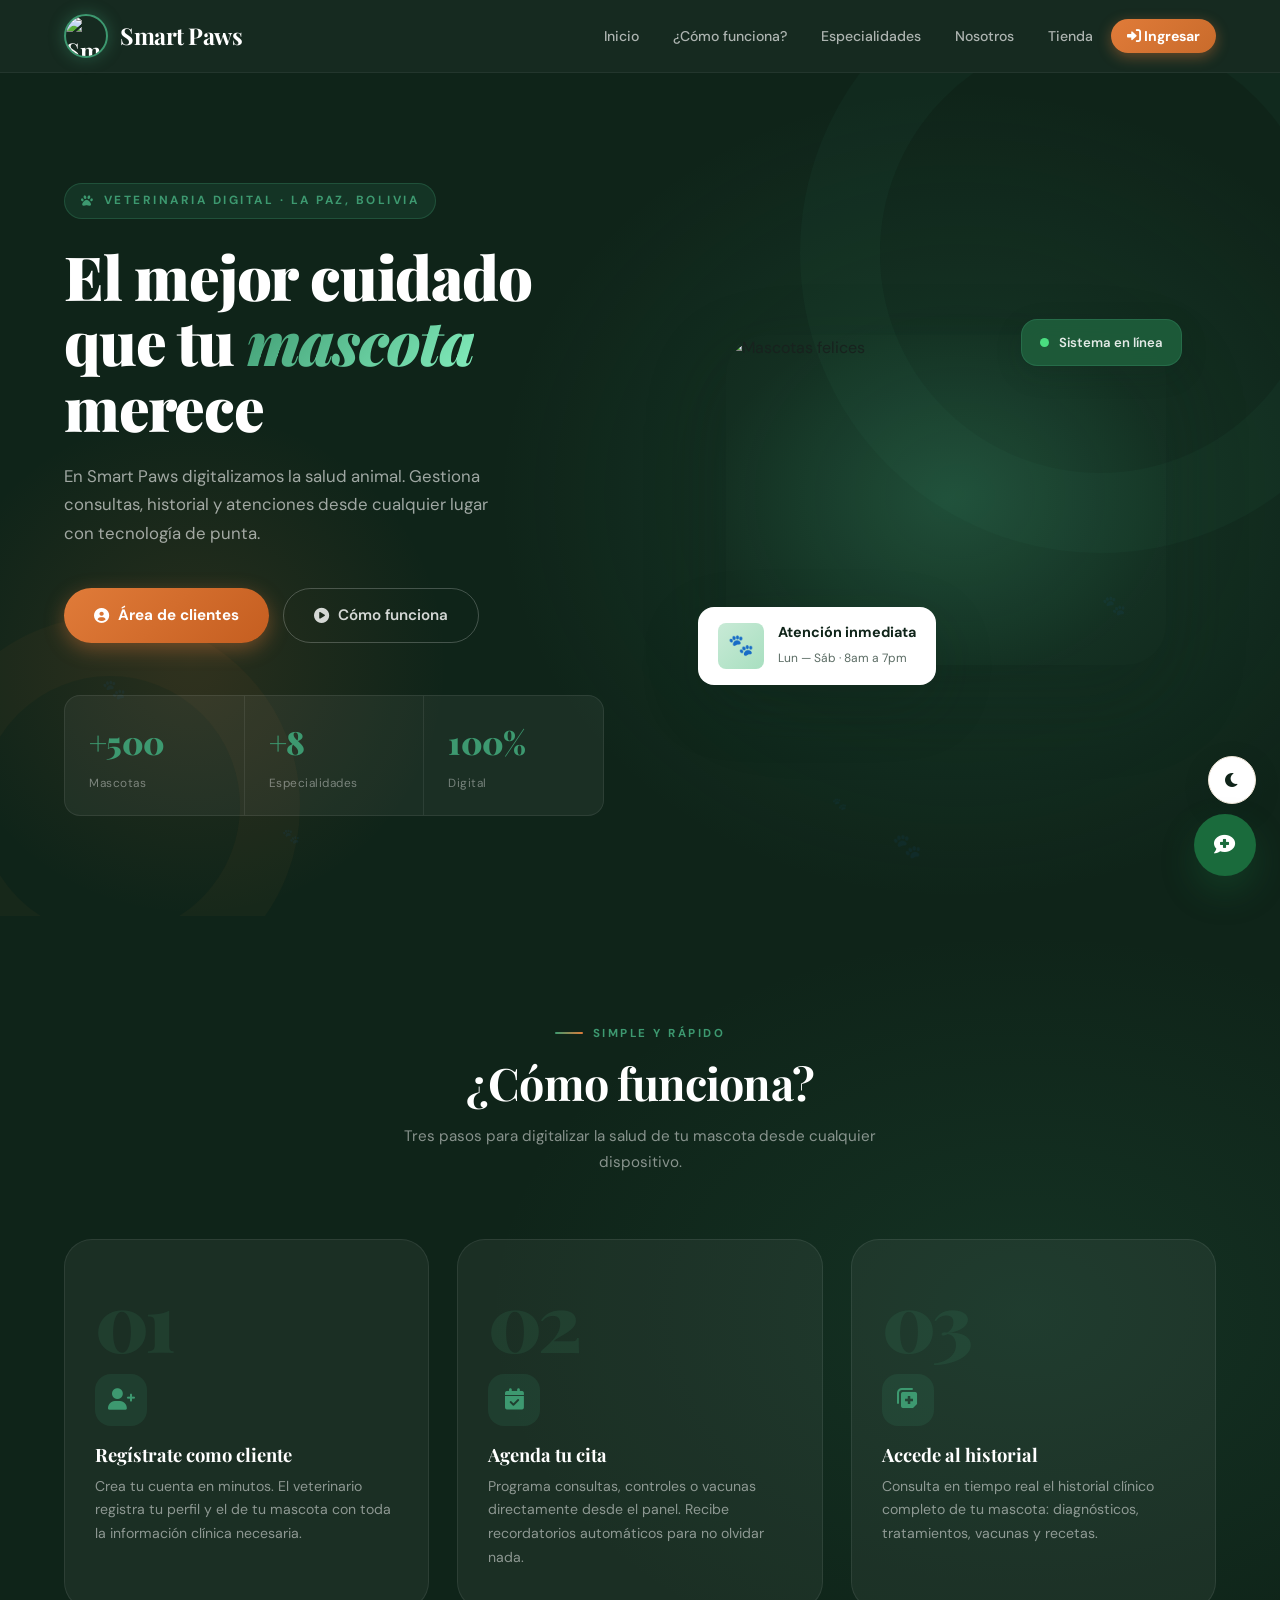
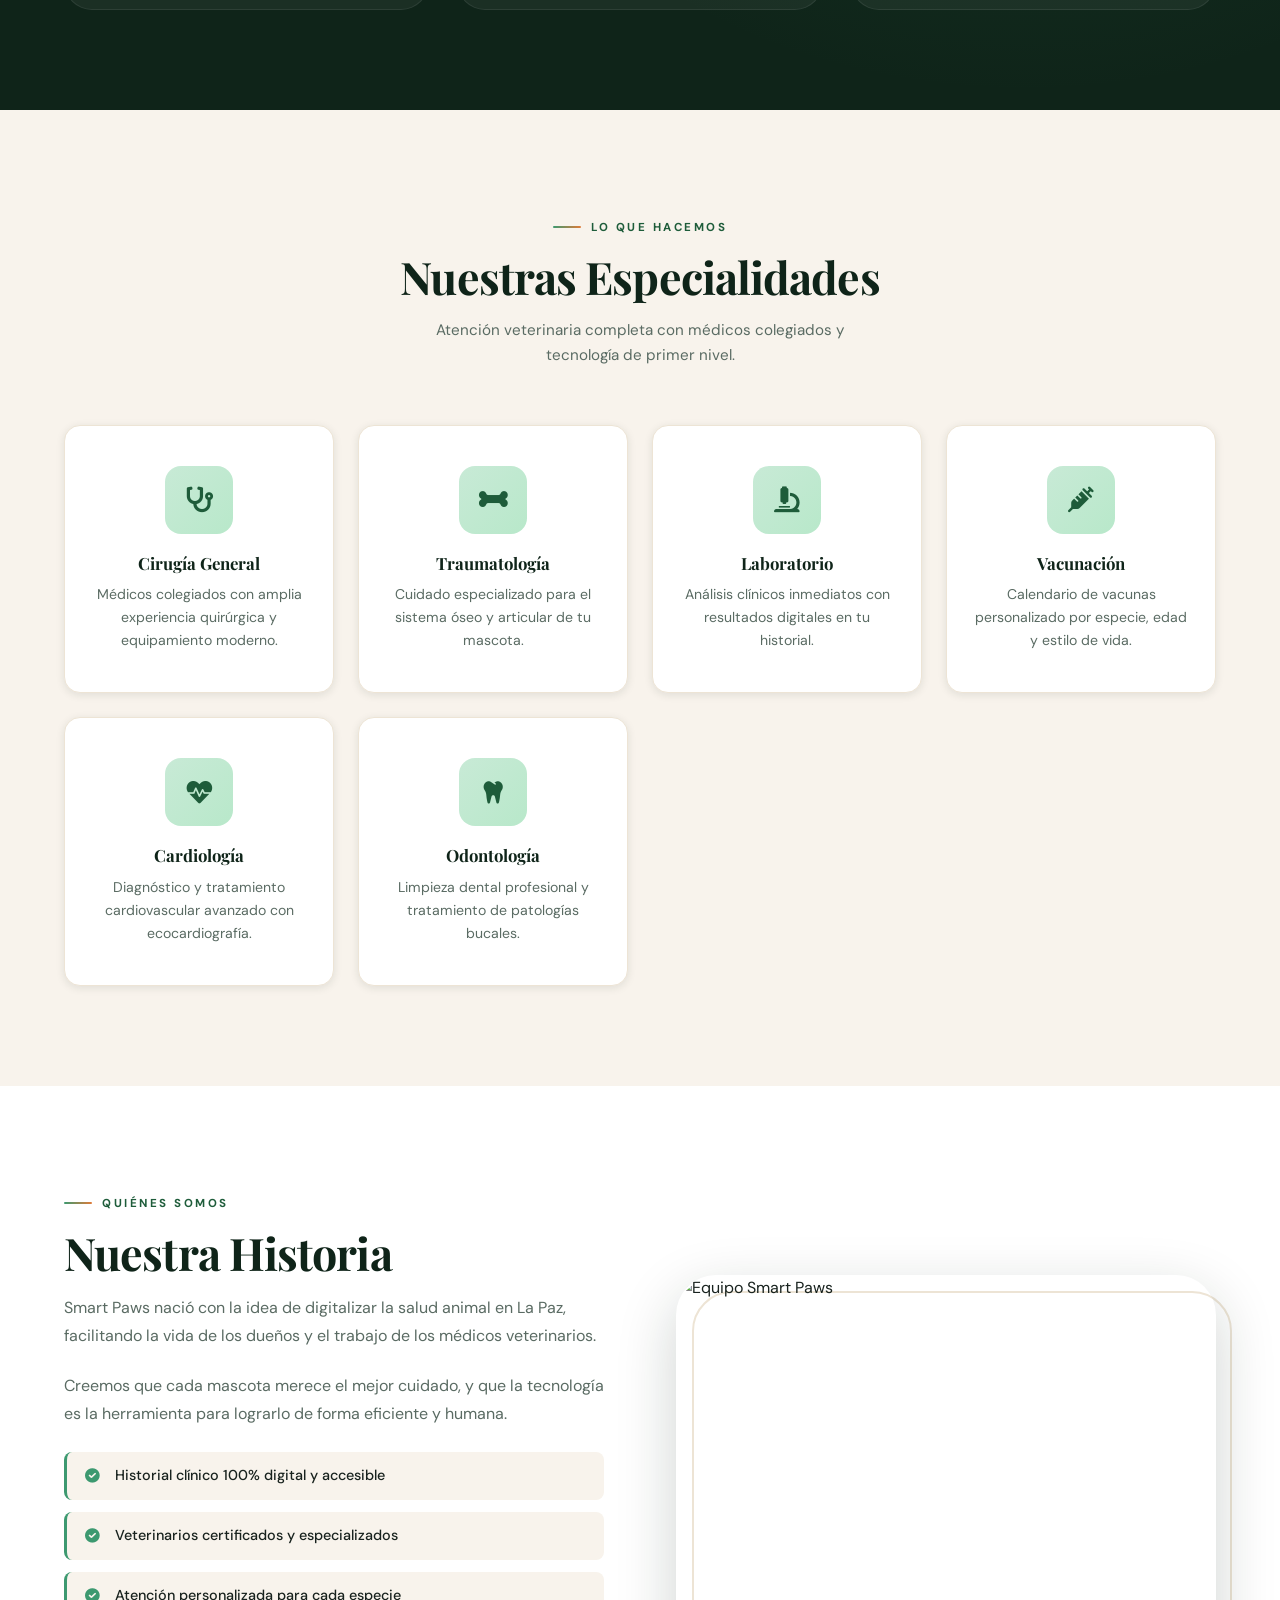
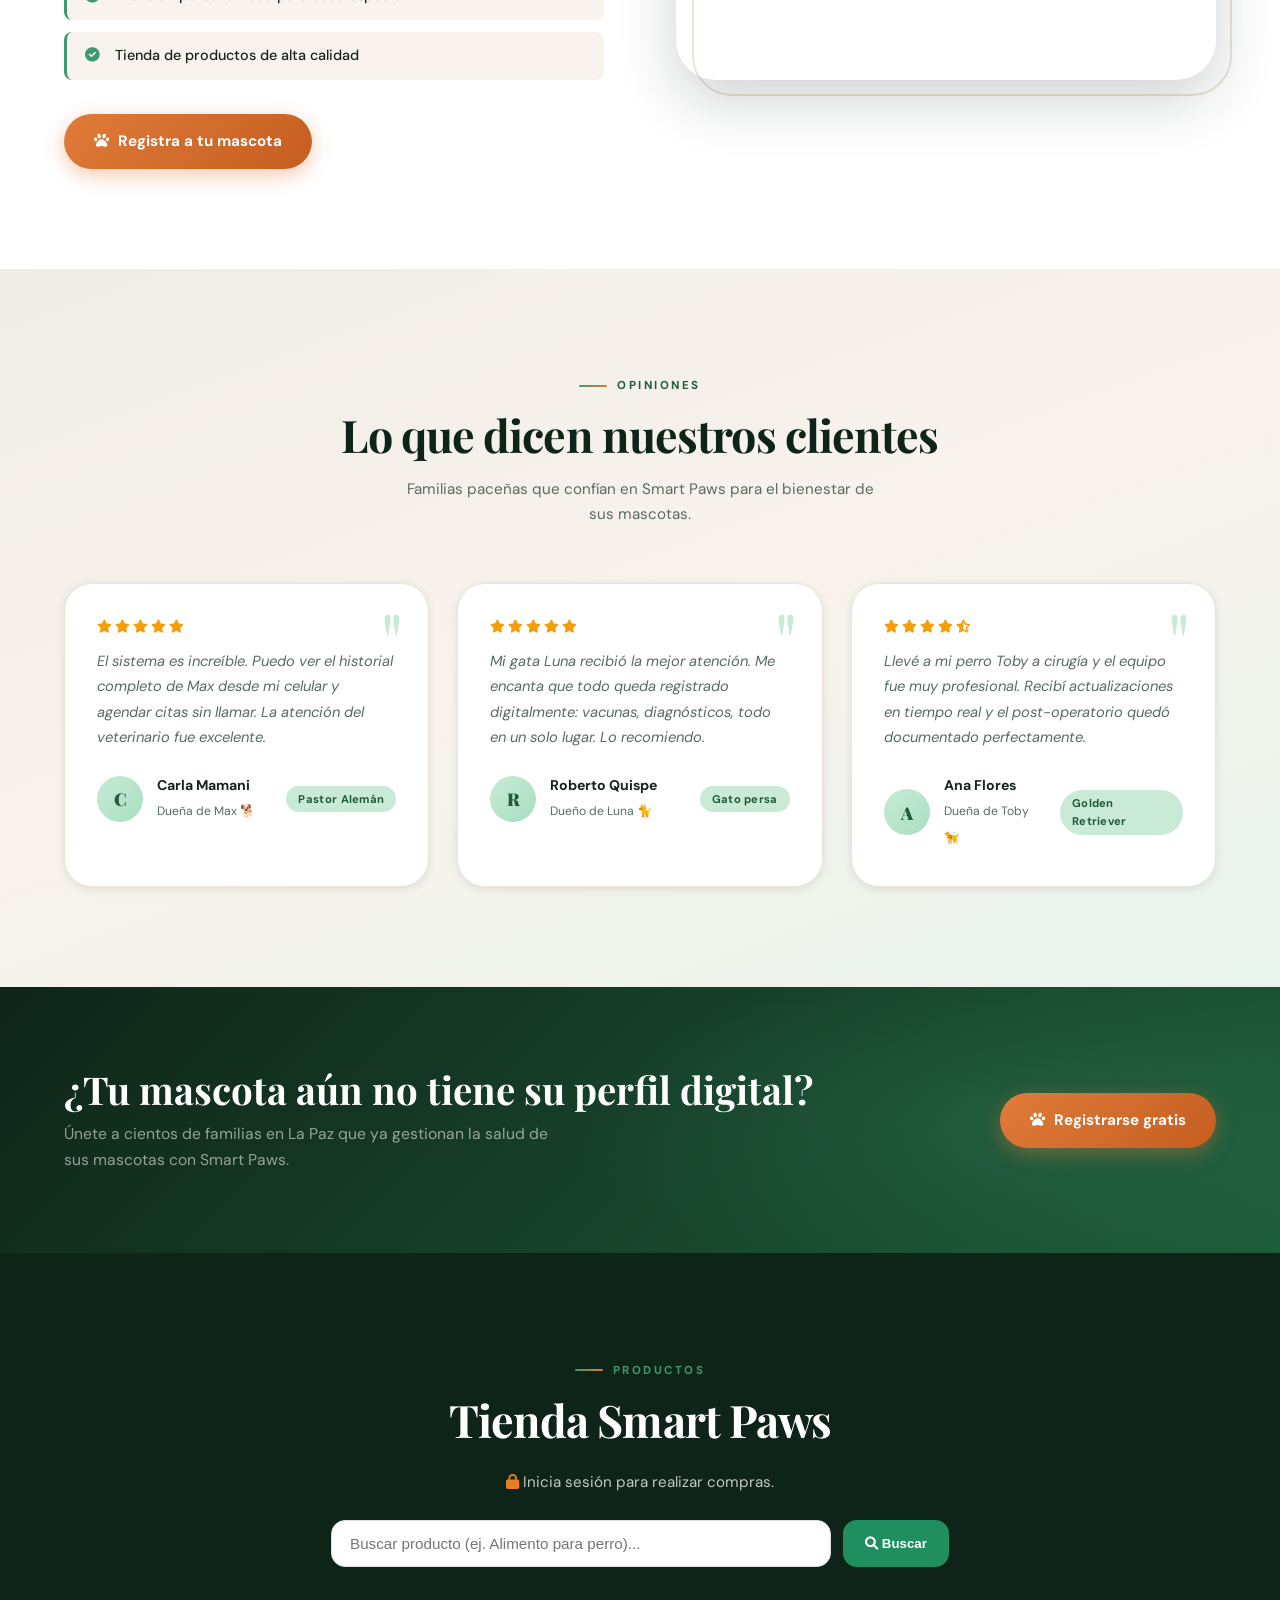
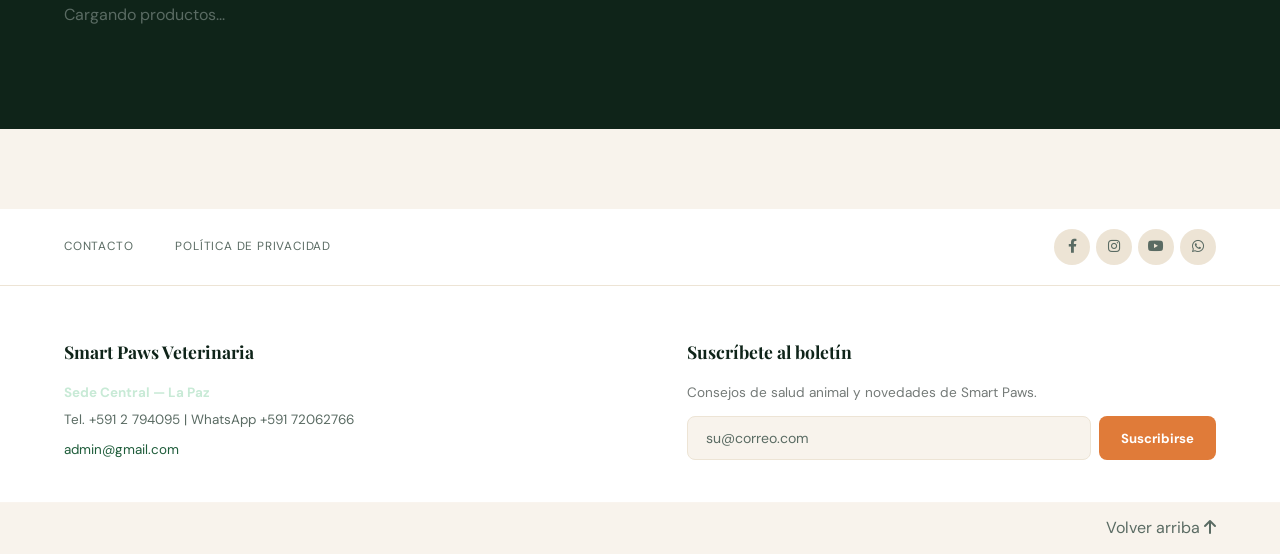
==== commit aca90ea7: "redes sociales" ====
--- a/index.html
+++ b/index.html
@@ -271,7 +271,7 @@
         </div>
        <div class="footer-social">
 
-  <a href="#" target="_blank">
+  <a href="https://www.facebook.com/natalia.quirozyujra" target="_blank">
       <i class="fab fa-facebook-f"></i>
   </a>
 
@@ -279,7 +279,7 @@
       <i class="fab fa-instagram"></i>
   </a>
 
-  <a href="#" target="_blank">
+  <a href="https://www.youtube.com/@adrianaquirozyujra338" target="_blank">
       <i class="fab fa-youtube"></i>
   </a>
 
@@ -295,8 +295,8 @@
         <div class="footer-info">
           <h3>Smart Paws Veterinaria</h3>
           <p class="city-title">Sede Central — La Paz</p>
-          <p>Tel. +591 2 2222222 | WhatsApp +591 70000000</p>
-          <a href="mailto:contacto@smartpaws.com.bo">contacto@smartpaws.com.bo</a>
+          <p>Tel. +591 2 794095 | WhatsApp +591 72062766</p>
+          <a href="mailto:contacto@smartpaws.com.bo">admin@gmail.com</a>
         </div>
         <div class="footer-newsletter">
           <h3>Suscríbete al boletín</h3>
--- a/css/style.css
+++ b/css/style.css
@@ -58,24 +58,84 @@
 
 
 /* LOGIN */
-.auth-page{min-height:100vh;background:radial-gradient(ellipse 80% 60% at 30% 100%,rgba(61,153,112,.12) 0%,transparent 50%),radial-gradient(ellipse 60% 80% at 80% 0%,rgba(224,123,57,.08) 0%,transparent 50%),var(--crema);display:flex;align-items:center;justify-content:center;padding:32px 16px;}
+.auth-page{
+  min-height:100vh;
+
+  background:
+    radial-gradient(circle at top left, rgba(251, 255, 254, 0.804), transparent 30%),
+    radial-gradient(circle at bottom right, rgb(255, 255, 255), transparent 35%),
+    linear-gradient(135deg,#25744e 0%, #012111 45%, #072b19 100%);
+
+  display:flex;
+  align-items:center;
+  justify-content:center;
+  padding:32px 16px;
+
+  overflow:hidden;
+  position:relative;
+}
 .auth-wrapper{width:100%;max-width:440px;}
 .auth-logo{text-align:center;margin-bottom:28px;}
 .auth-logo img{width:72px;height:72px;border-radius:50%;object-fit:cover;margin:0 auto 14px;border:3px solid var(--verde-vivo);box-shadow:0 6px 24px rgba(61,153,112,.35);}
-.auth-logo h2{font-size:1.75rem;color:var(--verde-oscuro);letter-spacing:-.02em;}
+.auth-logo h2{font-size:1.75rem;color:white;letter-spacing:-.02em;}
 .auth-logo p{color:var(--texto-suave);font-size:.88rem;margin-top:5px;}
-.auth-card{background:var(--blanco);border-radius:var(--radio-lg);padding:36px 40px 40px;box-shadow:var(--sombra-xl);border:1px solid var(--arena);}
+.auth-card{
+  background: rgb(175, 205, 181);
+
+  backdrop-filter: blur(18px);
+
+  border:1px solid rgb(255, 255, 255);
+
+  border-radius: var(--radio-lg);
+
+  padding:36px 40px 40px;
+
+  box-shadow:
+    0 8px 32px rgb(0, 0, 0);
+
+  color: rgb(247, 244, 244);
+}
 .tab-group{display:flex;background:var(--crema);border-radius:var(--radio-pill);padding:5px;margin-bottom:28px;gap:4px;}
 .tab-btn{flex:1;border:none;background:none;padding:10px;border-radius:var(--radio-pill);cursor:pointer;font-family:inherit;font-weight:600;font-size:.88rem;color:var(--texto-suave);transition:var(--transicion);}
 .tab-btn.active{background:var(--blanco);color:var(--verde-oscuro);box-shadow:0 2px 10px rgba(0,0,0,.10);}
 .input-group{display:flex;flex-direction:column;gap:14px;}
-.input-group input,.input-group select{width:100%;padding:13px 18px;border:1.5px solid var(--arena);border-radius:var(--radio-sm);font-family:inherit;font-size:.92rem;color:var(--texto);background:var(--blanco);outline:none;transition:var(--transicion);}
-.input-group input:focus,.input-group select:focus{border-color:var(--verde-vivo);box-shadow:0 0 0 4px rgba(61,153,112,.10);}
-.input-group input::placeholder{color:#c0ccc6;}
+.input-group input,
+.input-group select{
+  width:100%;
+  padding:13px 18px;
+
+  border:1px solid rgba(253, 253, 253, 0);
+
+  border-radius:var(--radio-sm);
+
+  font-family:inherit;
+  font-size:.92rem;
+
+  color:rgb(0, 0, 0);
+
+  background:rgb(225, 247, 220);
+
+  outline:none;
+
+  transition:var(--transicion);
+
+  backdrop-filter: blur(10px);
+}
+.input-group input:focus,
+.input-group select:focus{
+  border-color:var(--verde-vivo);
+
+  box-shadow:0 0 0 4px rgba(255, 255, 255, 0.934);
+
+  background:rgb(255, 255, 255);
+}
+.input-group input::placeholder{
+  color:rgb(0, 0, 0);
+}
 #campos-veterinario{display:flex;flex-direction:column;gap:14px;}
 #campos-veterinario.hidden{display:none!important;}
 .btn-principal{padding:14px;background:linear-gradient(135deg,var(--verde-oscuro),var(--verde-medio));color:var(--blanco);border:none;border-radius:var(--radio-sm);cursor:pointer;font-family:inherit;font-weight:700;font-size:.95rem;transition:var(--transicion);box-shadow:0 4px 14px rgba(15,36,25,.25);}
-.btn-principal:hover{transform:translateY(-2px);box-shadow:0 8px 22px rgba(15,36,25,.35);}
+.btn-principal:hover{transform:translateY(-2px);box-shadow:0 8px 22px rgba(241, 255, 248, 0.35);}
 .auth-back{position:fixed;top:20px;right:24px;display:flex;align-items:center;gap:7px;color:var(--verde-oscuro);font-weight:600;font-size:.85rem;background:var(--blanco);padding:9px 18px;border-radius:var(--radio-pill);box-shadow:var(--sombra-sm);transition:var(--transicion);z-index:100;border:1px solid var(--arena);}
 .auth-back:hover{background:var(--verde-oscuro);color:var(--blanco);border-color:transparent;}
 .hidden{display:none!important;}
@@ -339,3 +399,175 @@
   .stat-card .stat-num{ font-size:1.6rem; }
 }
 
+/* ===== FOOTER MODERNO ===== */
+
+.main-footer{
+  background: linear-gradient(135deg,#163427,#0f2419);
+  color: var(--blanco);
+  margin-top: 80px;
+}
+
+.footer-top{
+  border-bottom: 1px solid rgba(255,255,255,.08);
+  padding: 18px 0;
+}
+
+.footer-top-flex{
+  display:flex;
+  justify-content:space-between;
+  align-items:center;
+  flex-wrap:wrap;
+  gap:20px;
+}
+
+.footer-links-top{
+  display:flex;
+  gap:18px;
+  flex-wrap:wrap;
+}
+
+.footer-links-top a{
+  color:rgba(255,255,255,.75);
+  font-size:.9rem;
+  transition:var(--transicion);
+}
+
+.footer-links-top a:hover{
+  color:var(--verde-claro);
+}
+
+/* ICONOS */
+
+.footer-social{
+  display:flex;
+  align-items:center;
+  gap:14px;
+}
+
+.footer-social a{
+  width:42px;
+  height:42px;
+  border-radius:50%;
+  display:flex;
+  align-items:center;
+  justify-content:center;
+  background:rgba(255,255,255,.08);
+  color:white;
+  font-size:1rem;
+  transition:var(--transicion);
+}
+
+.footer-social a:hover{
+  transform:translateY(-4px) scale(1.08);
+  background:var(--verde-vivo);
+  color:white;
+}
+
+/* FOOTER MAIN */
+
+.footer-main{
+  padding:50px 0;
+}
+
+.footer-grid-custom{
+  display:grid;
+  grid-template-columns:repeat(auto-fit,minmax(280px,1fr));
+  gap:40px;
+}
+
+.footer-info h3,
+.footer-newsletter h3{
+  color:white;
+  margin-bottom:14px;
+}
+
+.footer-info p,
+.footer-info a{
+  color:rgba(255,255,255,.72);
+  font-size:.95rem;
+}
+
+.city-title{
+  font-weight:700;
+  color:var(--verde-claro)!important;
+}
+
+.footer-info a:hover{
+  color:white;
+}
+
+/* NEWSLETTER */
+
+.newsletter-form{
+  display:flex;
+  gap:10px;
+  flex-wrap:wrap;
+  margin-top:14px;
+}
+
+.newsletter-form input{
+  flex:1;
+  min-width:200px;
+  padding:12px 16px;
+  border:none;
+  border-radius:var(--radio-sm);
+  outline:none;
+}
+
+.newsletter-form button{
+  padding:12px 18px;
+  border:none;
+  border-radius:var(--radio-sm);
+  background:var(--verde-vivo);
+  color:white;
+  font-weight:700;
+  cursor:pointer;
+  transition:var(--transicion);
+}
+
+.newsletter-form button:hover{
+  background:var(--verde-medio);
+}
+
+/* VOLVER ARRIBA */
+
+.back-to-top{
+  text-align:center;
+  padding:18px;
+  border-top:1px solid rgba(255,255,255,.08);
+}
+
+.back-to-top a{
+  color:rgba(255,255,255,.7);
+  transition:var(--transicion);
+}
+
+.back-to-top a:hover{
+  color:white;
+}
+
+/* RESPONSIVE */
+
+@media(max-width:768px){
+
+  .footer-top-flex{
+    flex-direction:column;
+    text-align:center;
+  }
+
+  .footer-links-top{
+    justify-content:center;
+  }
+
+  .footer-social{
+    justify-content:center;
+  }
+
+  .newsletter-form{
+    flex-direction:column;
+  }
+
+  .newsletter-form button{
+    width:100%;
+  }
+}
--- a/css/home.css
+++ b/css/home.css
@@ -176,26 +176,26 @@
 
 
 /* FOOTER */
-.main-footer{background:var(--negro);color:rgba(255,255,255,.72);}
-.footer-top{border-bottom:1px solid rgba(255,255,255,.07);padding:20px 0;}
+.main-footer{background:var(--blanco);color:var(--texto);}
+.footer-top{border-bottom:1px solid var(--arena);padding:20px 0;}
 .footer-top-flex{display:flex;justify-content:space-between;align-items:center;}
-.footer-links-top a{color:rgba(255,255,255,.42);font-size:.74rem;margin-right:24px;letter-spacing:.8px;text-transform:uppercase;transition:var(--transicion);}
-.footer-links-top a:hover{color:var(--blanco);}
+.footer-links-top a{color:var(--texto-suave);font-size:.74rem;margin-right:24px;letter-spacing:.8px;text-transform:uppercase;transition:var(--transicion);}
+.footer-links-top a:hover{color:var(--verde-medio);}
 .footer-social{display:flex;gap:6px;}
-.footer-social a{width:36px;height:36px;border-radius:50%;background:rgba(255,255,255,.06);display:flex;align-items:center;justify-content:center;color:rgba(255,255,255,.42);font-size:.88rem;transition:var(--transicion);}
-.footer-social a:hover{background:var(--verde-vivo);color:var(--blanco);}
+.footer-social a{width:36px;height:36px;border-radius:50%;background:var(--arena);display:flex;align-items:center;justify-content:center;color:var(--texto-suave);font-size:.88rem;transition:var(--transicion);}
+.footer-social a:hover{background:var(--verde-vivo);color:#ffffff;}
 .footer-main{padding:56px 0 40px;}
 .footer-grid-custom{display:grid;grid-template-columns:1.5fr 1.4fr;gap:56px;}
-.footer-info h3,.footer-newsletter h3{font-family:'Playfair Display',serif;font-size:1.1rem;font-weight:700;color:var(--blanco);margin-bottom:20px;}
+.footer-info h3,.footer-newsletter h3{font-family:'Playfair Display',serif;font-size:1.1rem;font-weight:700;color:var(--verde-oscuro);margin-bottom:20px;}
 .city-title{font-weight:700;color:var(--verde-vivo);margin-bottom:6px;font-size:.88rem;}
-.footer-info p{font-size:.84rem;margin-bottom:5px;opacity:.62;}
-.footer-info a{color:rgba(255,255,255,.42);font-size:.84rem;transition:var(--transicion);}
-.footer-info a:hover{color:var(--blanco);}
+.footer-info p{font-size:.84rem;margin-bottom:5px;color:var(--texto-suave);}
+.footer-info a{color:var(--verde-medio);font-size:.84rem;transition:var(--transicion);}
+.footer-info a:hover{color:var(--verde-oscuro);}
 .newsletter-form{display:flex;gap:8px;margin-top:12px;}
-.newsletter-form input{flex:1;padding:12px 18px;background:rgba(255,255,255,.07);border:1px solid rgba(255,255,255,.11);border-radius:var(--radio-sm);color:var(--blanco);font-family:inherit;font-size:.88rem;outline:none;transition:var(--transicion);}
-.newsletter-form input::placeholder{color:rgba(255,255,255,.25);}
+.newsletter-form input{flex:1;padding:12px 18px;background:var(--crema);border:1.5px solid var(--arena);border-radius:var(--radio-sm);color:var(--texto);font-family:inherit;font-size:.88rem;outline:none;transition:var(--transicion);}
+.newsletter-form input::placeholder{color:var(--texto-suave);}
 .newsletter-form input:focus{border-color:var(--verde-vivo);}
-.newsletter-form button{padding:12px 22px;background:var(--ambar);border:none;color:var(--blanco);font-family:inherit;font-weight:700;font-size:.82rem;border-radius:var(--radio-sm);cursor:pointer;transition:var(--transicion);white-space:nowrap;}
+.newsletter-form button{padding:12px 22px;background:var(--ambar);border:none;color:#ffffff;font-family:inherit;font-weight:700;font-size:.82rem;border-radius:var(--radio-sm);cursor:pointer;transition:var(--transicion);white-space:nowrap;}
 .newsletter-form button:hover{background:#c96b2b;}
 /* AUMENTAR AQUÍ EL CÓDIGO DE MIGUEL */
 .newsletter-status{min-height:20px;margin-top:10px;font-size:.82rem;font-weight:700;}
@@ -203,8 +203,21 @@
 .newsletter-status.error{color:#ff9b8f;}
 
 
-.back-to-top{background:rgba(255,255,255,.04);text-align:right;padding:12px 5%;}
-.back-to-top a{color:rgba(255,255,255,.28);}
+.back-to-top{background:var(--crema);text-align:right;padding:12px 5%;}
+.back-to-top a{color:var(--texto-suave);}
+
+/* ADDITIONAL BRAND STYLES */
+.main-header .logo {
+  color: #ffffff !important;
+}
+
+.shop-header .section-title {
+  color: #ffffff !important;
+}
+
+.shop-header .section-label {
+  color: var(--verde-vivo) !important;
+}
 
 /* SECCIONES BASE */
 .section-padding{padding:100px 0;}
--- a/css/shop.css
+++ b/css/shop.css
@@ -2,7 +2,7 @@
    MINI TIENDA HOME*/
 
 .shop-preview{
-    background:#f6efe4;
+    background:var(--verde-oscuro);
 }
 
 /* HEADER */
@@ -15,7 +15,7 @@
 .shop-preview-text{
     max-width:650px;
     margin:auto;
-    color:#666;
+    color:rgba(255,255,255,.75);
     font-size:1rem;
     line-height:1.7;
 }
@@ -25,7 +25,7 @@
 .info-text{
     text-align:center;
     margin-bottom:25px;
-    color:#666;
+    color:rgba(255,255,255,.75);
     font-size:.95rem;
 }
 
@@ -221,4 +221,4 @@
         align-items:stretch;
     }
 
-}+}
--- a/css/theme.css
+++ b/css/theme.css
@@ -257,6 +257,10 @@
   border-color: #365340;
 }
 
+body.dark-mode .shop-preview {
+  background: var(--crema);
+}
+
 @media (max-width: 560px) {
   .theme-toggle {
     right: 16px;
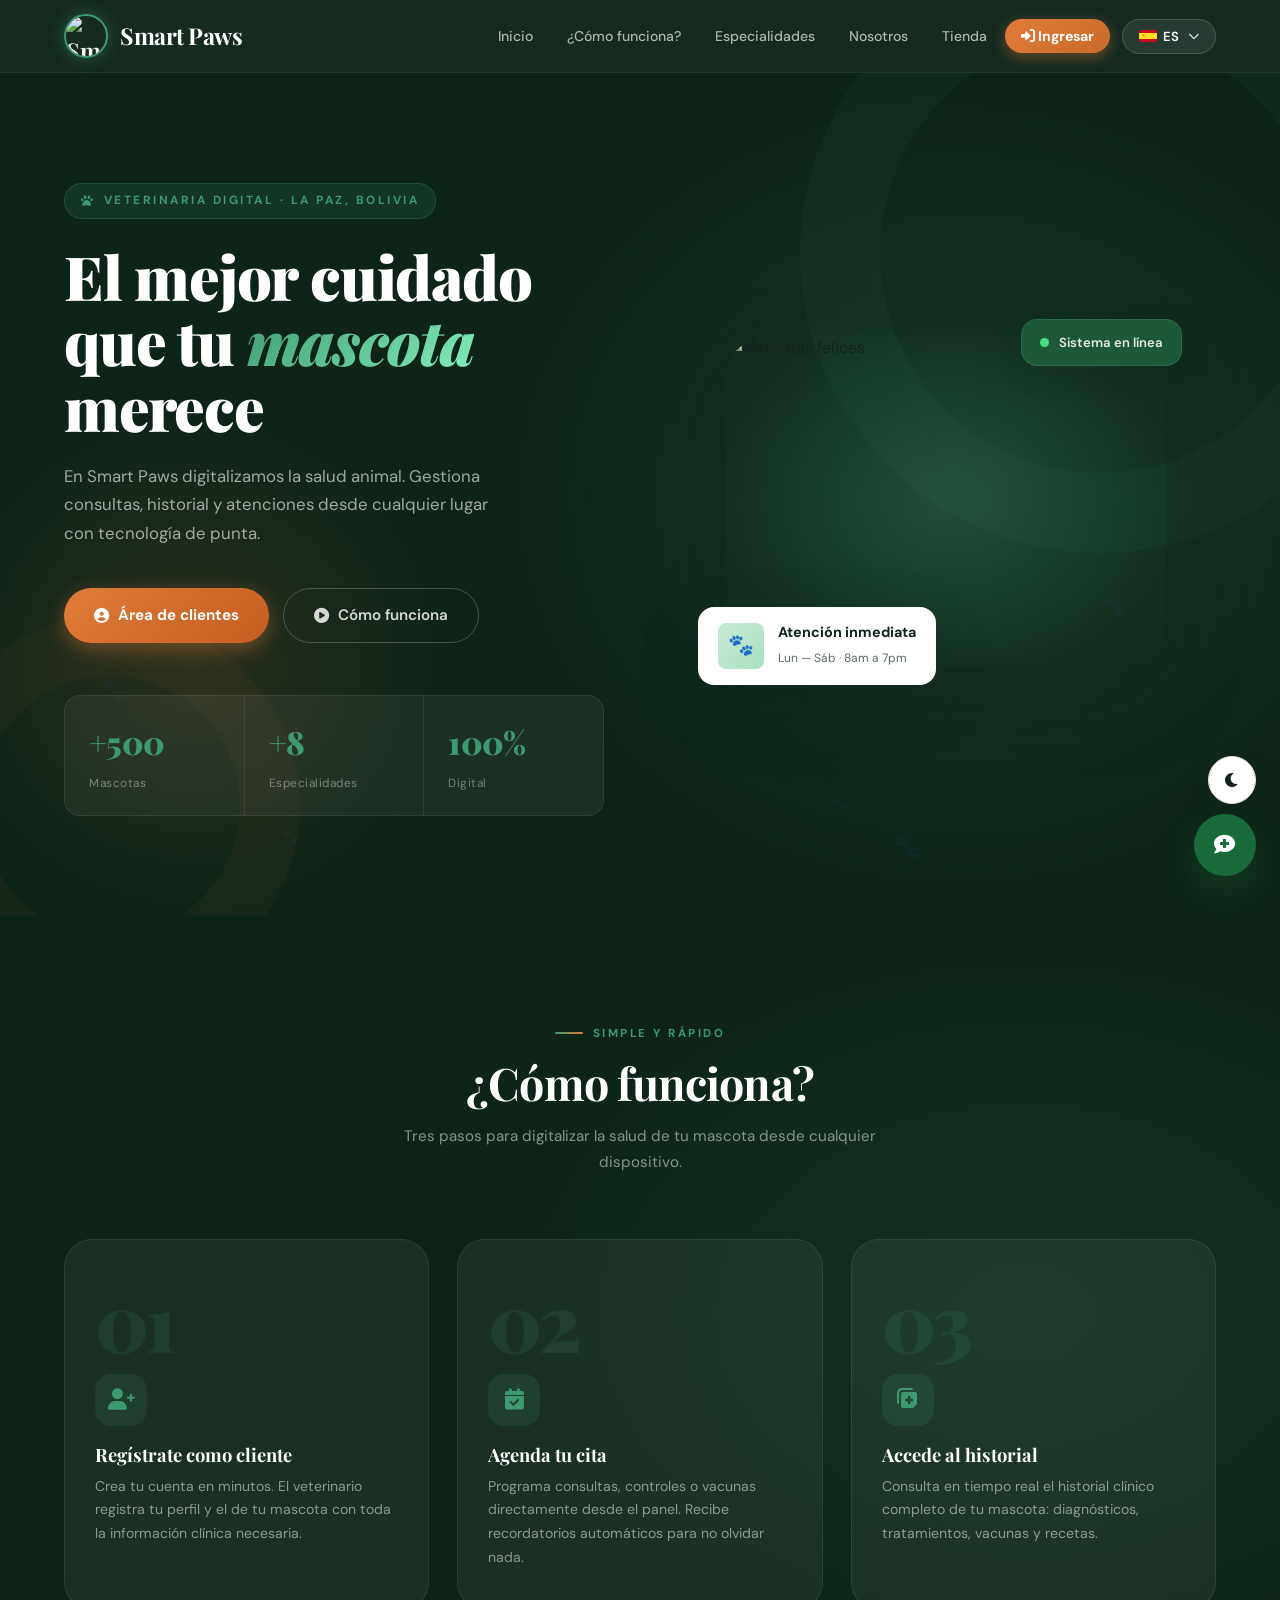
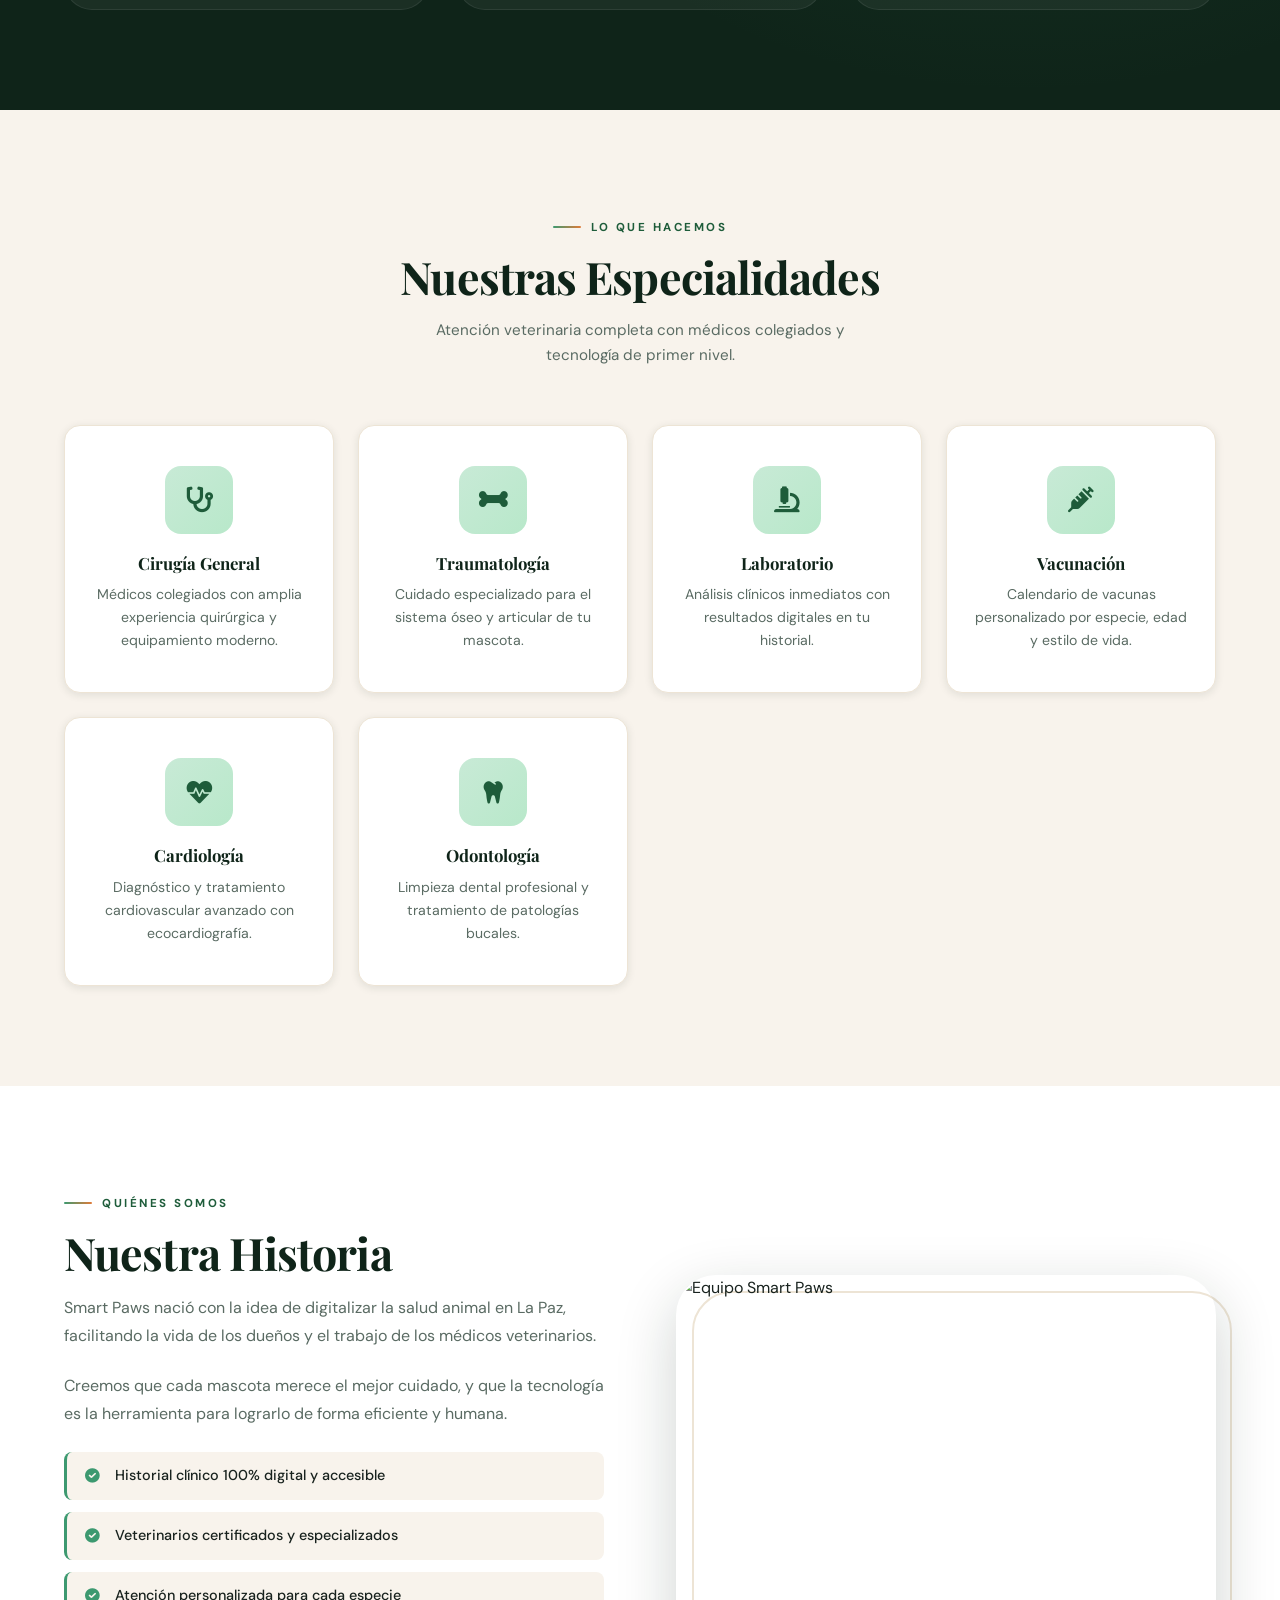
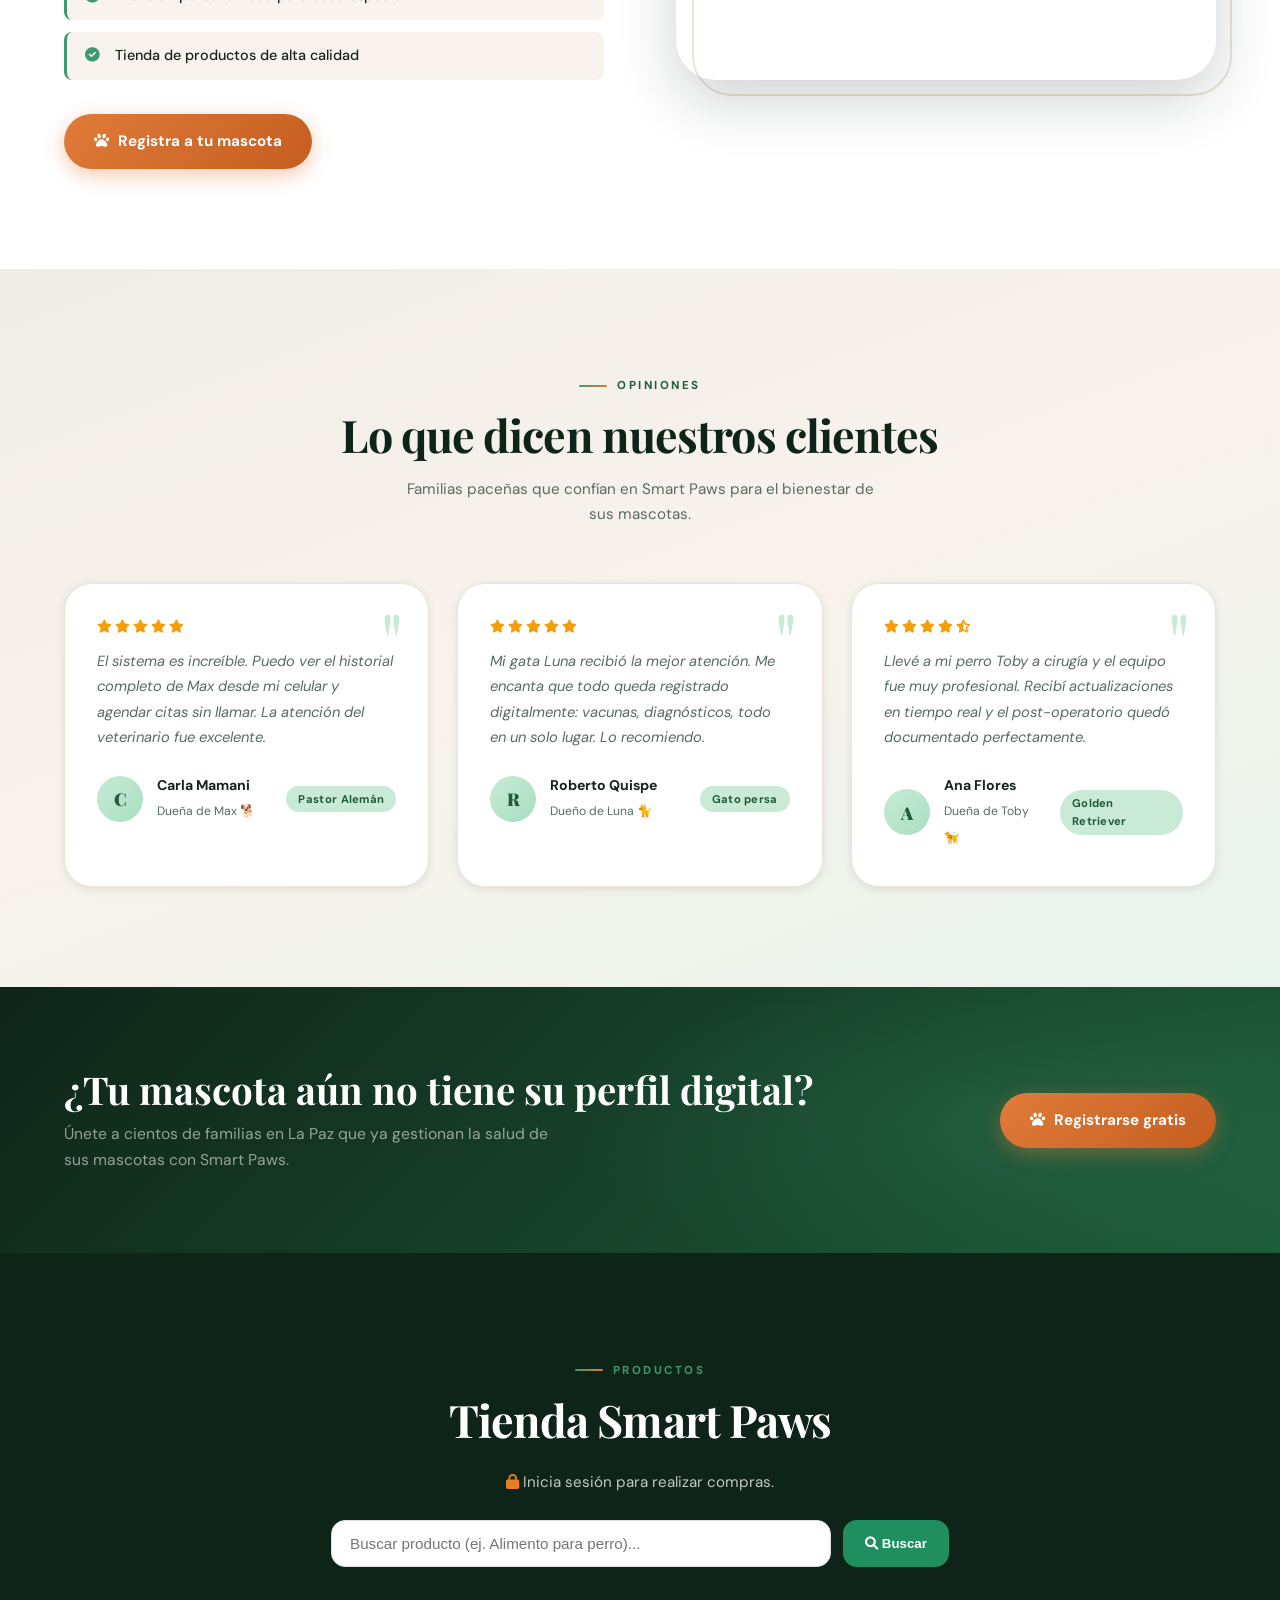
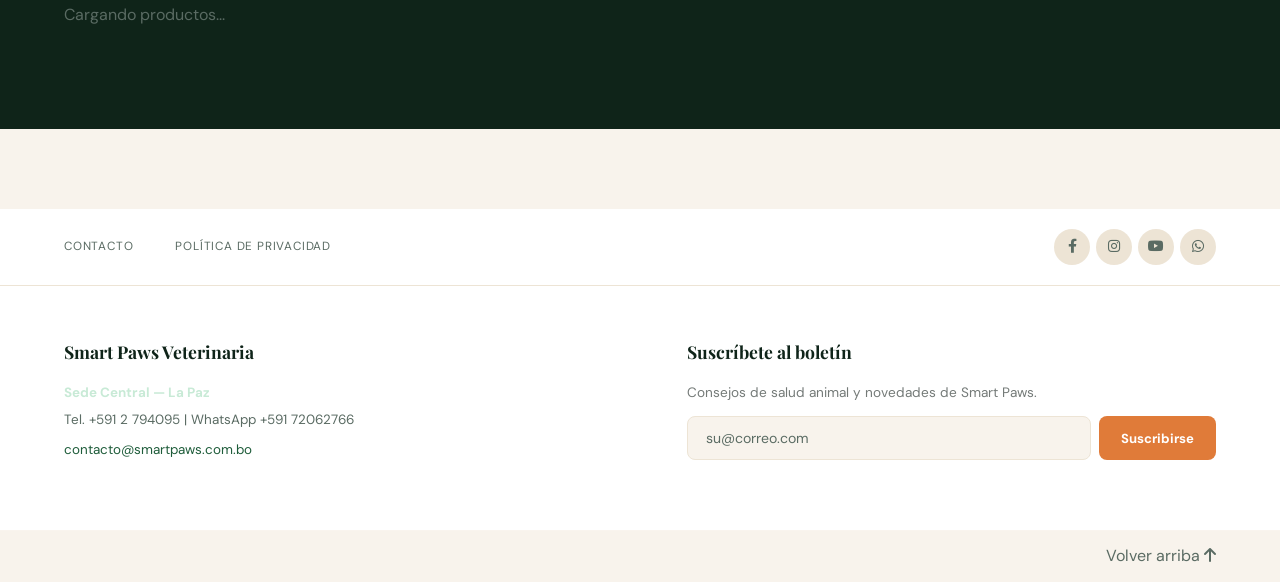
==== commit 1103f383: "añadido funcion de traduccion a index Updated various elements in index.html to include translation " ====
--- a/index.html
+++ b/index.html
@@ -1,11 +1,11 @@
 <!--index.html-->
 <!DOCTYPE html>
 <html lang="es">
+
 <head>
   <meta charset="UTF-8">
   <meta name="viewport" content="width=device-width, initial-scale=1.0">
   <title>Smart Paws — Veterinaria Digital · La Paz</title>
-  <link rel="stylesheet" href="https://cdnjs.cloudflare.com/ajax/libs/font-awesome/6.5.1/css/all.min.css">
   <link rel="stylesheet" href="css/style.css">
   <link rel="stylesheet" href="css/home.css">
   <link rel="stylesheet" href="css/shop.css">
@@ -13,7 +13,9 @@
   <link rel="stylesheet" href="css/theme.css">
   <link rel="stylesheet" href="https://cdnjs.cloudflare.com/ajax/libs/font-awesome/6.0.0/css/all.min.css">
   <script src="js/theme.js"></script>
+  <script src="js/translation.js"></script>
 </head>
+
 <body>
 
   <header class="main-header" id="main-header">
@@ -25,12 +27,12 @@
       </div>
       <nav class="nav-menu" id="nav-menu">
         <ul>
-          <li><a href="index.html">Inicio</a></li>
-          <li><a href="#como">¿Cómo funciona?</a></li>
-          <li><a href="#especialidad">Especialidades</a></li>
-          <li><a href="#nosotros">Nosotros</a></li>
-          <li><a href="#tienda">Tienda</a></li>
-          <li><a href="login.html" class="btn-nav"><i class="fas fa-sign-in-alt"></i> Ingresar</a></li>
+          <li><a href="index.html" data-translate="nav-home">Inicio</a></li>
+          <li><a href="#como" data-translate="nav-how">¿Cómo funciona?</a></li>
+          <li><a href="#especialidad" data-translate="nav-spec">Especialidades</a></li>
+          <li><a href="#nosotros" data-translate="nav-about">Nosotros</a></li>
+          <li><a href="#tienda" data-translate="nav-shop">Tienda</a></li>
+          <li><a href="login.html" class="btn-nav" data-translate="nav-login"><i class="fas fa-sign-in-alt"></i> Ingresar</a></li>
         </ul>
       </nav>
     </div>
@@ -46,17 +48,17 @@
     </div>
     <div class="container hero-inner">
       <div class="hero-text">
-        <span class="eyebrow"><i class="fas fa-paw"></i> Veterinaria Digital · La Paz, Bolivia</span>
-        <h1>El mejor cuidado<br>que tu <em>mascota</em><br>merece</h1>
-        <p>En Smart Paws digitalizamos la salud animal. Gestiona consultas, historial y atenciones desde cualquier lugar con tecnología de punta.</p>
+        <span class="eyebrow" data-translate="hero-eyebrow"><i class="fas fa-paw"></i> Veterinaria Digital · La Paz, Bolivia</span>
+        <h1 data-translate="hero-title">El mejor cuidado<br>que tu <em>mascota</em><br>merece</h1>
+        <p data-translate="hero-desc">En Smart Paws digitalizamos la salud animal. Gestiona consultas, historial y atenciones desde cualquier lugar con tecnología de punta.</p>
         <div class="hero-actions">
-          <a href="login.html" class="btn-primary"><i class="fas fa-user-circle"></i> Área de clientes</a>
-          <a href="#como" class="btn-outline"><i class="fas fa-play-circle"></i> Cómo funciona</a>
+          <a href="login.html" class="btn-primary" data-translate="hero-btn-client"><i class="fas fa-user-circle"></i> Área de clientes</a>
+          <a href="#como" class="btn-outline" data-translate="hero-btn-how"><i class="fas fa-play-circle"></i> Cómo funciona</a>
         </div>
         <div class="hero-stats">
-          <div class="stat"><span>+500</span><small>Mascotas</small></div>
-          <div class="stat"><span>8+</span><small>Especialidades</small></div>
-          <div class="stat"><span>100%</span><small>Digital</small></div>
+          <div class="stat"><span>+500</span><small data-translate="hero-stat-pets">Mascotas</small></div>
+          <div class="stat"><span>8+</span><small data-translate="hero-stat-spec">Especialidades</small></div>
+          <div class="stat"><span>100%</span><small data-translate="hero-stat-dig">Digital</small></div>
         </div>
       </div>
       <div class="hero-image">
@@ -66,13 +68,13 @@
           <div class="hero-badge">
             <div class="badge-icon">🐾</div>
             <div class="badge-text">
-              <strong>Atención inmediata</strong>
-              <span>Lun — Sáb · 8am a 7pm</span>
+              <strong data-translate="hero-badge-title">Atención inmediata</strong>
+              <span data-translate="hero-badge-schedule">Lun — Sáb · 8am a 7pm</span>
             </div>
           </div>
           <div class="hero-badge-2">
             <div class="pulse-dot"></div>
-            <span>Sistema en línea</span>
+            <span data-translate="hero-badge-online">Sistema en línea</span>
           </div>
         </div>
       </div>
@@ -83,28 +85,28 @@
   <section id="como" class="como-bg section-padding">
     <div class="container">
       <div class="como-header fade-up">
-        <span class="section-label">Simple y rápido</span>
-        <h2 class="section-title">¿Cómo funciona?</h2>
-        <p>Tres pasos para digitalizar la salud de tu mascota desde cualquier dispositivo.</p>
+        <span class="section-label" data-translate="how-label">Simple y rápido</span>
+        <h2 class="section-title" data-translate="how-title">¿Cómo funciona?</h2>
+        <p data-translate="how-desc">Tres pasos para digitalizar la salud de tu mascota desde cualquier dispositivo.</p>
       </div>
       <div class="pasos-grid">
         <div class="paso fade-up">
           <div class="paso-num">01</div>
           <div class="paso-icon"><i class="fas fa-user-plus"></i></div>
-          <h3>Regístrate como cliente</h3>
-          <p>Crea tu cuenta en minutos. El veterinario registra tu perfil y el de tu mascota con toda la información clínica necesaria.</p>
+          <h3 data-translate="how-step1-title">Regístrate como cliente</h3>
+          <p data-translate="how-step1-desc">Crea tu cuenta en minutos. El veterinario registra tu perfil y el de tu mascota con toda la información clínica necesaria.</p>
         </div>
         <div class="paso fade-up">
           <div class="paso-num">02</div>
           <div class="paso-icon"><i class="fas fa-calendar-check"></i></div>
-          <h3>Agenda tu cita</h3>
-          <p>Programa consultas, controles o vacunas directamente desde el panel. Recibe recordatorios automáticos para no olvidar nada.</p>
+          <h3 data-translate="how-step2-title">Agenda tu cita</h3>
+          <p data-translate="how-step2-desc">Programa consultas, controles o vacunas directamente desde el panel. Recibe recordatorios automáticos para no olvidar nada.</p>
         </div>
         <div class="paso fade-up">
           <div class="paso-num">03</div>
           <div class="paso-icon"><i class="fas fa-notes-medical"></i></div>
-          <h3>Accede al historial</h3>
-          <p>Consulta en tiempo real el historial clínico completo de tu mascota: diagnósticos, tratamientos, vacunas y recetas.</p>
+          <h3 data-translate="how-step3-title">Accede al historial</h3>
+          <p data-translate="how-step3-desc">Consulta en tiempo real el historial clínico completo de tu mascota: diagnósticos, tratamientos, vacunas y recetas.</p>
         </div>
       </div>
     </div>
@@ -114,40 +116,40 @@
   <section id="especialidad" class="section-padding especialidades-bg">
     <div class="container">
       <div class="especialidades-header fade-up">
-        <span class="section-label">Lo que hacemos</span>
-        <h2 class="section-title">Nuestras Especialidades</h2>
-        <p style="color:var(--texto-suave);max-width:460px;margin:0 auto;font-size:.95rem;">Atención veterinaria completa con médicos colegiados y tecnología de primer nivel.</p>
+        <span class="section-label" data-translate="spec-label">Lo que hacemos</span>
+        <h2 class="section-title" data-translate="spec-title">Nuestras Especialidades</h2>
+        <p style="color:var(--texto-suave);max-width:460px;margin:0 auto;font-size:.95rem;" data-translate="spec-desc">Atención veterinaria completa con médicos colegiados y tecnología de primer nivel.</p>
       </div>
       <div class="grid-especialidades">
         <div class="card-especialidad fade-up">
           <div class="card-icon"><i class="fas fa-stethoscope"></i></div>
-          <h3>Cirugía General</h3>
-          <p>Médicos colegiados con amplia experiencia quirúrgica y equipamiento moderno.</p>
+          <h3 data-translate="spec-card1-title">Cirugía General</h3>
+          <p data-translate="spec-card1-desc">Médicos colegiados con amplia experiencia quirúrgica y equipamiento moderno.</p>
         </div>
         <div class="card-especialidad fade-up">
           <div class="card-icon"><i class="fas fa-bone"></i></div>
-          <h3>Traumatología</h3>
-          <p>Cuidado especializado para el sistema óseo y articular de tu mascota.</p>
+          <h3 data-translate="spec-card2-title">Traumatología</h3>
+          <p data-translate="spec-card2-desc">Cuidado especializado para el sistema óseo y articular de tu mascota.</p>
         </div>
         <div class="card-especialidad fade-up">
           <div class="card-icon"><i class="fas fa-microscope"></i></div>
-          <h3>Laboratorio</h3>
-          <p>Análisis clínicos inmediatos con resultados digitales en tu historial.</p>
+          <h3 data-translate="spec-card3-title">Laboratorio</h3>
+          <p data-translate="spec-card3-desc">Análisis clínicos inmediatos con resultados digitales en tu historial.</p>
         </div>
         <div class="card-especialidad fade-up">
           <div class="card-icon"><i class="fas fa-syringe"></i></div>
-          <h3>Vacunación</h3>
-          <p>Calendario de vacunas personalizado por especie, edad y estilo de vida.</p>
+          <h3 data-translate="spec-card4-title">Vacunación</h3>
+          <p data-translate="spec-card4-desc">Calendario de vacunas personalizado por especie, edad y estilo de vida.</p>
         </div>
         <div class="card-especialidad fade-up">
           <div class="card-icon"><i class="fas fa-heartbeat"></i></div>
-          <h3>Cardiología</h3>
-          <p>Diagnóstico y tratamiento cardiovascular avanzado con ecocardiografía.</p>
+          <h3 data-translate="spec-card5-title">Cardiología</h3>
+          <p data-translate="spec-card5-desc">Diagnóstico y tratamiento cardiovascular avanzado con ecocardiografía.</p>
         </div>
         <div class="card-especialidad fade-up">
           <div class="card-icon"><i class="fas fa-tooth"></i></div>
-          <h3>Odontología</h3>
-          <p>Limpieza dental profesional y tratamiento de patologías bucales.</p>
+          <h3 data-translate="spec-card6-title">Odontología</h3>
+          <p data-translate="spec-card6-desc">Limpieza dental profesional y tratamiento de patologías bucales.</p>
         </div>
       </div>
     </div>
@@ -159,15 +161,22 @@
       <div class="text-content fade-up">
         <span class="section-label">Quiénes somos</span>
         <h2 class="section-title">Nuestra Historia</h2>
-        <p>Smart Paws nació con la idea de digitalizar la salud animal en La Paz, facilitando la vida de los dueños y el trabajo de los médicos veterinarios.</p>
-        <p>Creemos que cada mascota merece el mejor cuidado, y que la tecnología es la herramienta para lograrlo de forma eficiente y humana.</p>
+        <p>Smart Paws nació con la idea de digitalizar la salud animal en La Paz, facilitando la vida de los dueños y el
+          trabajo de los médicos veterinarios.</p>
+        <p>Creemos que cada mascota merece el mejor cuidado, y que la tecnología es la herramienta para lograrlo de
+          forma eficiente y humana.</p>
         <div class="feature-list">
-          <div class="feature-item"><i class="fas fa-check-circle"></i><span>Historial clínico 100% digital y accesible</span></div>
-          <div class="feature-item"><i class="fas fa-check-circle"></i><span>Veterinarios certificados y especializados</span></div>
-          <div class="feature-item"><i class="fas fa-check-circle"></i><span>Atención personalizada para cada especie</span></div>
-          <div class="feature-item"><i class="fas fa-check-circle"></i><span>Tienda de productos de alta calidad</span></div>
-        </div>
-        <a href="login.html" class="btn-primary" style="margin-top:10px;display:inline-flex;"><i class="fas fa-paw"></i> Registra a tu mascota</a>
+          <div class="feature-item"><i class="fas fa-check-circle"></i><span>Historial clínico 100% digital y
+              accesible</span></div>
+          <div class="feature-item"><i class="fas fa-check-circle"></i><span>Veterinarios certificados y
+              especializados</span></div>
+          <div class="feature-item"><i class="fas fa-check-circle"></i><span>Atención personalizada para cada
+              especie</span></div>
+          <div class="feature-item"><i class="fas fa-check-circle"></i><span>Tienda de productos de alta calidad</span>
+          </div>
+        </div>
+        <a href="login.html" class="btn-primary" style="margin-top:10px;display:inline-flex;"><i class="fas fa-paw"></i>
+          Registra a tu mascota</a>
       </div>
       <div class="image-content fade-up">
         <img src="img/veterinaria.png" alt="Equipo Smart Paws">
@@ -181,14 +190,17 @@
       <div class="testimonios-header fade-up">
         <span class="section-label">Opiniones</span>
         <h2 class="section-title">Lo que dicen nuestros clientes</h2>
-        <p style="color:var(--texto-suave);max-width:480px;margin:0 auto;font-size:.95rem;">Familias paceñas que confían en Smart Paws para el bienestar de sus mascotas.</p>
+        <p style="color:var(--texto-suave);max-width:480px;margin:0 auto;font-size:.95rem;">Familias paceñas que confían
+          en Smart Paws para el bienestar de sus mascotas.</p>
       </div>
       <div class="testimonios-grid">
         <div class="testimonio fade-up">
           <div class="testimonio-stars">
-            <i class="fas fa-star"></i><i class="fas fa-star"></i><i class="fas fa-star"></i><i class="fas fa-star"></i><i class="fas fa-star"></i>
-          </div>
-          <p>El sistema es increíble. Puedo ver el historial completo de Max desde mi celular y agendar citas sin llamar. La atención del veterinario fue excelente.</p>
+            <i class="fas fa-star"></i><i class="fas fa-star"></i><i class="fas fa-star"></i><i
+              class="fas fa-star"></i><i class="fas fa-star"></i>
+          </div>
+          <p>El sistema es increíble. Puedo ver el historial completo de Max desde mi celular y agendar citas sin
+            llamar. La atención del veterinario fue excelente.</p>
           <div class="testimonio-autor">
             <div class="autor-avatar">C</div>
             <div class="autor-info">
@@ -200,9 +212,11 @@
         </div>
         <div class="testimonio fade-up">
           <div class="testimonio-stars">
-            <i class="fas fa-star"></i><i class="fas fa-star"></i><i class="fas fa-star"></i><i class="fas fa-star"></i><i class="fas fa-star"></i>
-          </div>
-          <p>Mi gata Luna recibió la mejor atención. Me encanta que todo queda registrado digitalmente: vacunas, diagnósticos, todo en un solo lugar. Lo recomiendo.</p>
+            <i class="fas fa-star"></i><i class="fas fa-star"></i><i class="fas fa-star"></i><i
+              class="fas fa-star"></i><i class="fas fa-star"></i>
+          </div>
+          <p>Mi gata Luna recibió la mejor atención. Me encanta que todo queda registrado digitalmente: vacunas,
+            diagnósticos, todo en un solo lugar. Lo recomiendo.</p>
           <div class="testimonio-autor">
             <div class="autor-avatar">R</div>
             <div class="autor-info">
@@ -214,9 +228,11 @@
         </div>
         <div class="testimonio fade-up">
           <div class="testimonio-stars">
-            <i class="fas fa-star"></i><i class="fas fa-star"></i><i class="fas fa-star"></i><i class="fas fa-star"></i><i class="fas fa-star-half-alt"></i>
-          </div>
-          <p>Llevé a mi perro Toby a cirugía y el equipo fue muy profesional. Recibí actualizaciones en tiempo real y el post-operatorio quedó documentado perfectamente.</p>
+            <i class="fas fa-star"></i><i class="fas fa-star"></i><i class="fas fa-star"></i><i
+              class="fas fa-star"></i><i class="fas fa-star-half-alt"></i>
+          </div>
+          <p>Llevé a mi perro Toby a cirugía y el equipo fue muy profesional. Recibí actualizaciones en tiempo real y el
+            post-operatorio quedó documentado perfectamente.</p>
           <div class="testimonio-autor">
             <div class="autor-avatar">A</div>
             <div class="autor-info">
@@ -234,95 +250,87 @@
   <section class="cta-band">
     <div class="container cta-inner">
       <div class="cta-text fade-up">
-        <h2>¿Tu mascota aún no tiene su perfil digital?</h2>
-        <p>Únete a cientos de familias en La Paz que ya gestionan la salud de sus mascotas con Smart Paws.</p>
+        <h2 data-translate="cta-title">¿Tu mascota aún no tiene su perfil digital?</h2>
+        <p data-translate="cta-desc">Únete a cientos de familias en La Paz que ya gestionan la salud de sus mascotas con Smart Paws.</p>
       </div>
       <div class="cta-actions fade-up">
-        <a href="login.html" class="btn-primary"><i class="fas fa-paw"></i> Registrarse gratis</a>
-      </div>
-    </div>
-  </section>
-
+        <a href="login.html" class="btn-primary" data-translate="cta-btn"><i class="fas fa-paw"></i> Registrarse gratis</a>
+      </div>
+    </div>
+  </section>
+ 
   <!-- TIENDA -->
   <section id="tienda" class="shop-preview section-padding">
     <div class="container">
       <div class="shop-header fade-up">
-        <span class="section-label">Productos</span>
-        <h2 class="section-title">Tienda Smart Paws</h2>
-      </div>
-      <p class="info-text"><i class="fas fa-lock"></i> Inicia sesión para realizar compras.</p>
+        <span class="section-label" data-translate="shop-label">Productos</span>
+        <h2 class="section-title" data-translate="shop-title">Tienda Smart Paws</h2>
+      </div>
+      <p class="info-text" data-translate="shop-info-text"><i class="fas fa-lock"></i> Inicia sesión para realizar compras.</p>
       <div class="search-container">
-        <input type="text" id="input-busqueda" placeholder="Buscar producto (ej. Alimento para perro)...">
-        <button id="btn-buscar"><i class="fas fa-search"></i> Buscar</button>
+        <input type="text" id="input-busqueda" data-translate-placeholder="input-search-home" placeholder="Buscar producto (ej. Alimento para perro)...">
+        <button id="btn-buscar" data-translate="shop-search-btn"><i class="fas fa-search"></i> Buscar</button>
       </div>
       <div class="product-grid" id="contenedor-productos">
-        <p style="color:var(--texto-suave);">Cargando productos...</p>
-      </div>
-    </div>
-  </section>
-
+        <p style="color:var(--texto-suave);" data-translate="shop-loading">Cargando productos...</p>
+      </div>
+    </div>
+  </section>
+ 
   <!-- FOOTER -->
   <footer class="main-footer">
     <div class="footer-top">
       <div class="container footer-top-flex">
         <div class="footer-links-top">
-          <a href="#">Contacto</a>
-          <a href="#">Política de privacidad</a>
-        </div>
-       <div class="footer-social">
-
-  <a href="https://www.facebook.com/natalia.quirozyujra" target="_blank">
-      <i class="fab fa-facebook-f"></i>
-  </a>
-
-  <a href="https://instagram.com/smartpawsveterinaria" target="_blank">
-      <i class="fab fa-instagram"></i>
-  </a>
-
-  <a href="https://www.youtube.com/@adrianaquirozyujra338" target="_blank">
-      <i class="fab fa-youtube"></i>
-  </a>
-
-  <a href="https://wa.me/591720627766" target="_blank">
-      <i class="fab fa-whatsapp"></i>
-  </a>
-
-</div>
+          <a href="#" data-translate="footer-contacto">Contacto</a>
+          <a href="#" data-translate="footer-privacidad">Política de privacidad</a>
+        </div>
+        <div class="footer-social">
+          <a href="https://facebook.com/TU_PAGINA" target="_blank">
+            <i class="fab fa-facebook-f"></i>
+          </a>
+
+          <a href="https://instagram.com/smartpawsveterinaria" target="_blank">
+            <i class="fab fa-instagram"></i>
+          </a>
+
+          <a href="https://youtube.com/@smartpaws" target="_blank">
+            <i class="fab fa-youtube"></i>
+          </a>
+
+          <a href="https://wa.me/59172062766?text=Hola,%20quiero%20agendar%20una%20cita%20🐾" target="_blank">
+            <i class="fab fa-whatsapp"></i>
+          </a>
+
+        </div>
       </div>
     </div>
     <div class="footer-main">
       <div class="container footer-grid-custom">
         <div class="footer-info">
-          <h3>Smart Paws Veterinaria</h3>
-          <p class="city-title">Sede Central — La Paz</p>
+          <h3 data-translate="footer-contact-title">Smart Paws Veterinaria</h3>
+          <p class="city-title" data-translate="footer-city">Sede Central — La Paz</p>
           <p>Tel. +591 2 794095 | WhatsApp +591 72062766</p>
-          <a href="mailto:contacto@smartpaws.com.bo">admin@gmail.com</a>
-        </div>
+          <a href="mailto:contacto@smartpaws.com.bo">contacto@smartpaws.com.bo</a>
+        </div>
+ 
         <div class="footer-newsletter">
-          <h3>Suscríbete al boletín</h3>
-          <p style="font-size:.85rem;margin-bottom:12px;opacity:.6;">Consejos de salud animal y novedades de Smart Paws.</p>
-         <form class="newsletter-form" action="php/suscribirse.php" method="POST">
-
-  <input
-    type="email"
-    name="correo"
-    placeholder="su@correo.com"
-    required
-  >
-
-  <button type="submit">
-    Suscribirse
-  </button>
-
-</form>
-        </div>
+          <h3 data-translate="footer-newsletter-title">Suscríbete al boletín</h3>
+          <p style="font-size:.85rem;margin-bottom:12px;opacity:.6;" data-translate="footer-newsletter-desc">Consejos de salud animal y novedades de Smart Paws.</p>
+          <form class="newsletter-form" id="newsletter-form">
+            <input type="email" id="newsletter-email" data-translate-placeholder="newsletter-email" placeholder="su@correo.com" required>
+            <button type="submit" data-translate="footer-newsletter-btn">Suscribirse</button>
+          </form>
+          <p class="newsletter-status" id="newsletter-status" role="status" aria-live="polite"></p>
+        </div>
+ 
       </div>
     </div>
     <div class="back-to-top">
-      <a href="#">Volver arriba <i class="fas fa-arrow-up"></i></a>
+      <a href="#" data-translate="footer-back-to-top">Volver arriba <i class="fas fa-arrow-up"></i></a>
     </div>
   </footer>
-
+ 
   <script src="js/main.js"></script>
   <script src="js/tienda-preview.js"></script>
   <script>
@@ -344,7 +352,7 @@
     });*/
 
     // Animated counters
-    function animateCounter(el, target, suffix='') {
+    function animateCounter(el, target, suffix = '') {
       let count = 0;
       const step = Math.ceil(target / 60);
       const timer = setInterval(() => {
@@ -369,9 +377,39 @@
     }, { threshold: 0.5 });
     const heroStats = document.querySelector('.hero-stats');
     if (heroStats) statsObserver.observe(heroStats);
+    // Código de Miguel para hacer funcional la suscripción
+    const newsletterForm = document.getElementById('newsletter-form');
+    const newsletterEmail = document.getElementById('newsletter-email');
+    const newsletterStatus = document.getElementById('newsletter-status');
+
+    newsletterForm?.addEventListener('submit', (event) => {
+      event.preventDefault();
+
+      const email = newsletterEmail.value.trim().toLowerCase();
+      const esCorreoValido = /^[^\s@]+@[^\s@]+\.[^\s@]+$/.test(email);
+
+      if (!esCorreoValido) {
+        newsletterStatus.textContent = 'Ingresa un correo válido.';
+        newsletterStatus.className = 'newsletter-status error';
+        return;
+      }
+
+      const suscriptores = JSON.parse(localStorage.getItem('smartPawsNewsletter')) || [];
+
+      if (suscriptores.includes(email)) {
+        newsletterStatus.textContent = 'Este correo ya está suscrito.';
+        newsletterStatus.className = 'newsletter-status error';
+        return;
+      }
+
+      suscriptores.push(email);
+      localStorage.setItem('smartPawsNewsletter', JSON.stringify(suscriptores));
+      newsletterStatus.textContent = 'Suscripción registrada correctamente.';
+      newsletterStatus.className = 'newsletter-status success';
+      newsletterForm.reset();
+    });
   </script>
   <script src="js/chatbot.js"></script>
-
-  
 </body>
+
 </html>
--- a/css/style.css
+++ b/css/style.css
@@ -399,6 +399,125 @@
   .stat-card .stat-num{ font-size:1.6rem; }
 }
 
+/* ── Boton de cambio de idioma ────────────────────────── */
+.lang-selector-container {
+  position: relative;
+  display: inline-block;
+  vertical-align: middle;
+}
+/* ajustes al navbar */
+.nav-menu ul .lang-selector-container,
+.tienda-nav ul .lang-selector-container {
+  margin-left: 10px;
+}
+@media(max-width:768px) {
+  .nav-menu ul .lang-selector-container,
+  .tienda-nav ul .lang-selector-container {
+    margin-left: 0;
+    margin-top: 10px;
+    width: 100%;
+    text-align: center;
+  }
+  .lang-btn {
+    width: 100%;
+    justify-content: center;
+  }
+}
+.lang-btn {
+  background: rgba(255, 255, 255, 0.08);
+  border: 1.5px solid rgba(255, 255, 255, 0.15);
+  color: #ffffff;
+  font-family: inherit;
+  font-weight: 600;
+  font-size: 0.82rem;
+  padding: 8px 16px;
+  border-radius: var(--radio-pill);
+  cursor: pointer;
+  display: inline-flex;
+  align-items: center;
+  gap: 8px;
+  transition: var(--transicion);
+}
+.lang-btn:hover {
+  background: rgba(255, 255, 255, 0.15);
+  border-color: rgba(255, 255, 255, 0.3);
+}
+.lang-dropdown {
+  position: absolute;
+  top: calc(100% + 8px);
+  right: 0;
+  background: var(--blanco);
+  border: 1.5px solid var(--arena);
+  border-radius: var(--radio-sm);
+  box-shadow: var(--sombra-md);
+  padding: 5px 0;
+  min-width: 95px;
+  display: none;
+  flex-direction: column;
+  z-index: 2000;
+  animation: langSlideDown 0.2s cubic-bezier(0.4, 0, 0.2, 1);
+}
+.lang-dropdown.show {
+  display: flex;
+}
+.lang-option {
+  background: none;
+  border: none;
+  padding: 8px 14px;
+  font-family: inherit;
+  font-size: 0.82rem;
+  font-weight: 600;
+  color: var(--texto);
+  display: flex;
+  align-items: center;
+  gap: 8px;
+  cursor: pointer;
+  width: 100%;
+  text-align: left;
+  transition: var(--transicion);
+}
+.lang-option:hover {
+  background: var(--crema);
+  color: var(--verde-medio);
+}
+/* posicion en pagina de autenticacion */
+.auth-lang-container {
+  position: fixed;
+  top: 20px;
+  right: 175px;
+  z-index: 1000;
+}
+.auth-lang-container .lang-btn {
+  background: var(--blanco);
+  border-color: var(--arena);
+  color: var(--texto);
+  box-shadow: var(--sombra-sm);
+}
+.auth-lang-container .lang-btn:hover {
+  background: var(--crema);
+  border-color: var(--verde-vivo);
+}
+@media(max-width:560px) {
+  .auth-lang-container {
+    top: 12px;
+    right: 135px;
+  }
+  .auth-lang-container .lang-btn {
+    padding: 7px 12px;
+    font-size: 0.78rem;
+  }
+}
+@keyframes langSlideDown {
+  from {
+    opacity: 0;
+    transform: translateY(-8px);
+  }
+  to {
+    opacity: 1;
+    transform: translateY(0);
+  }
+}
+
 /* ===== FOOTER MODERNO ===== */
 
 .main-footer{
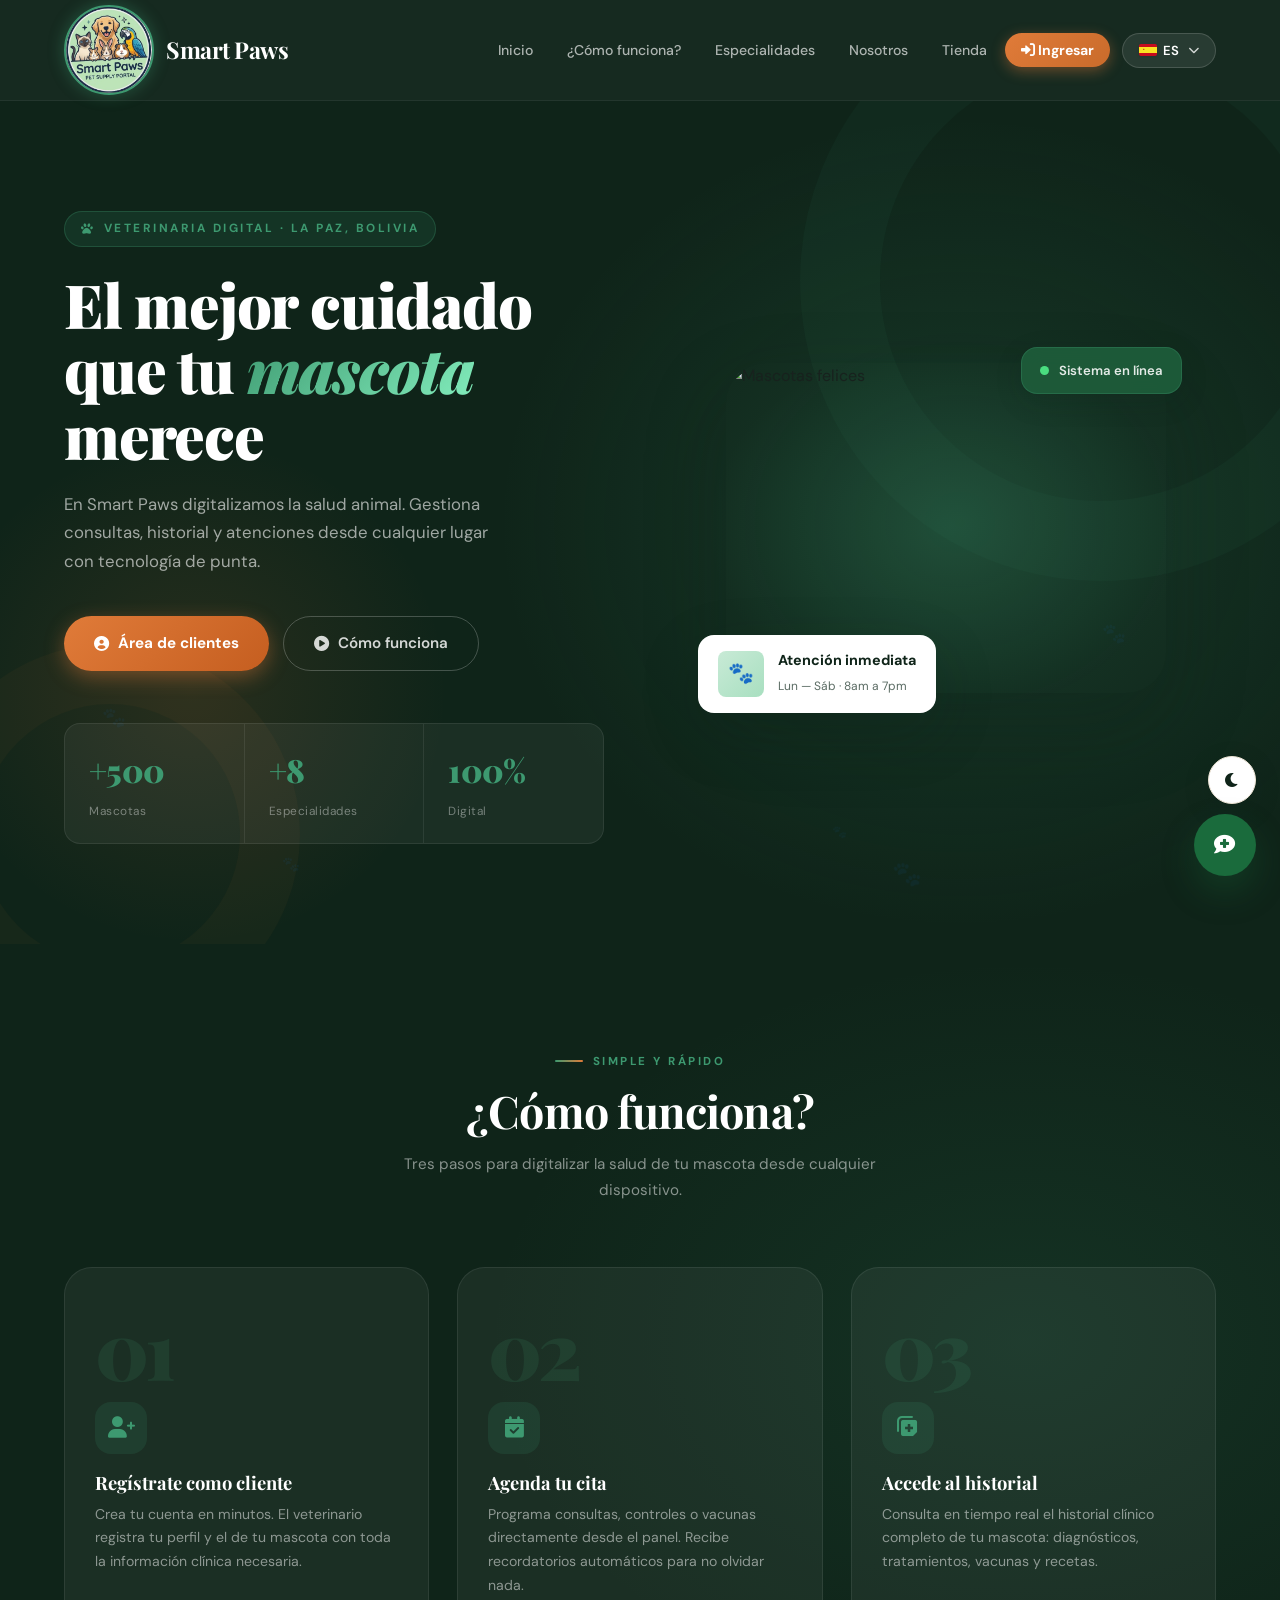
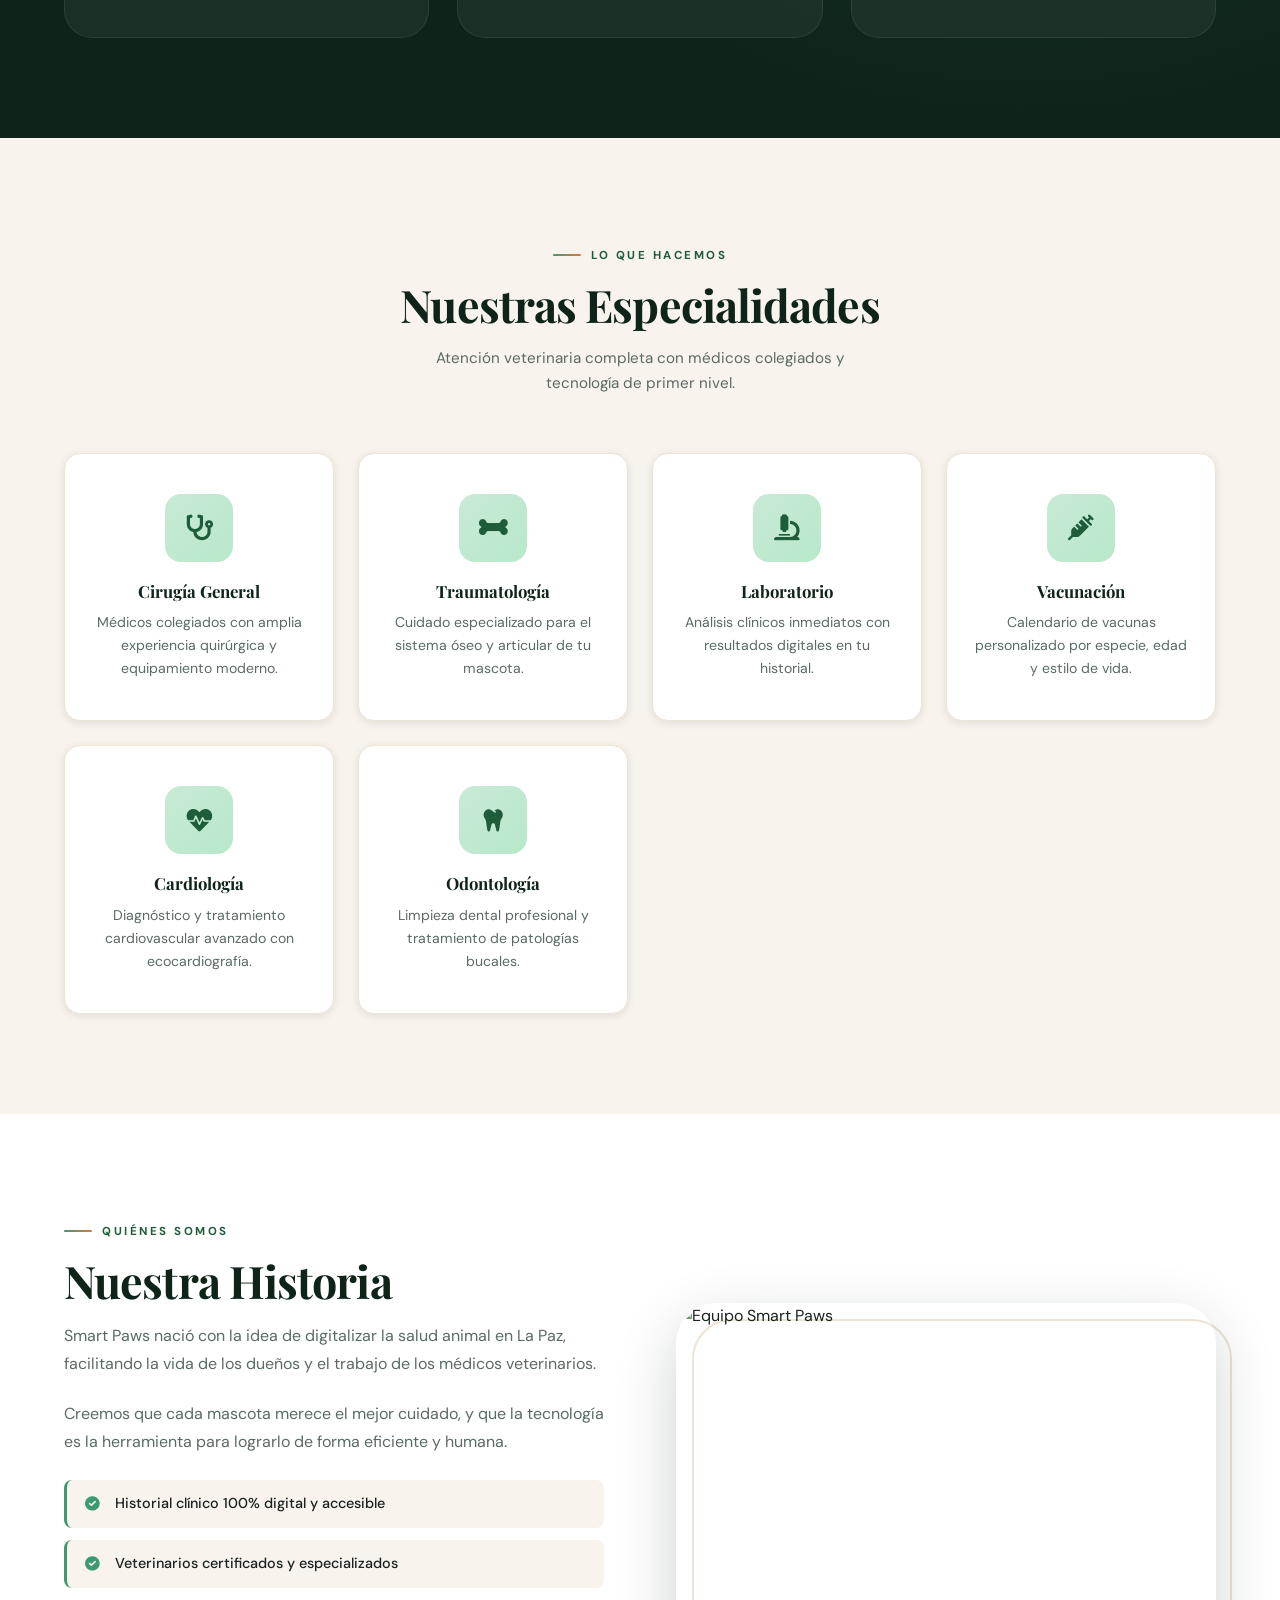
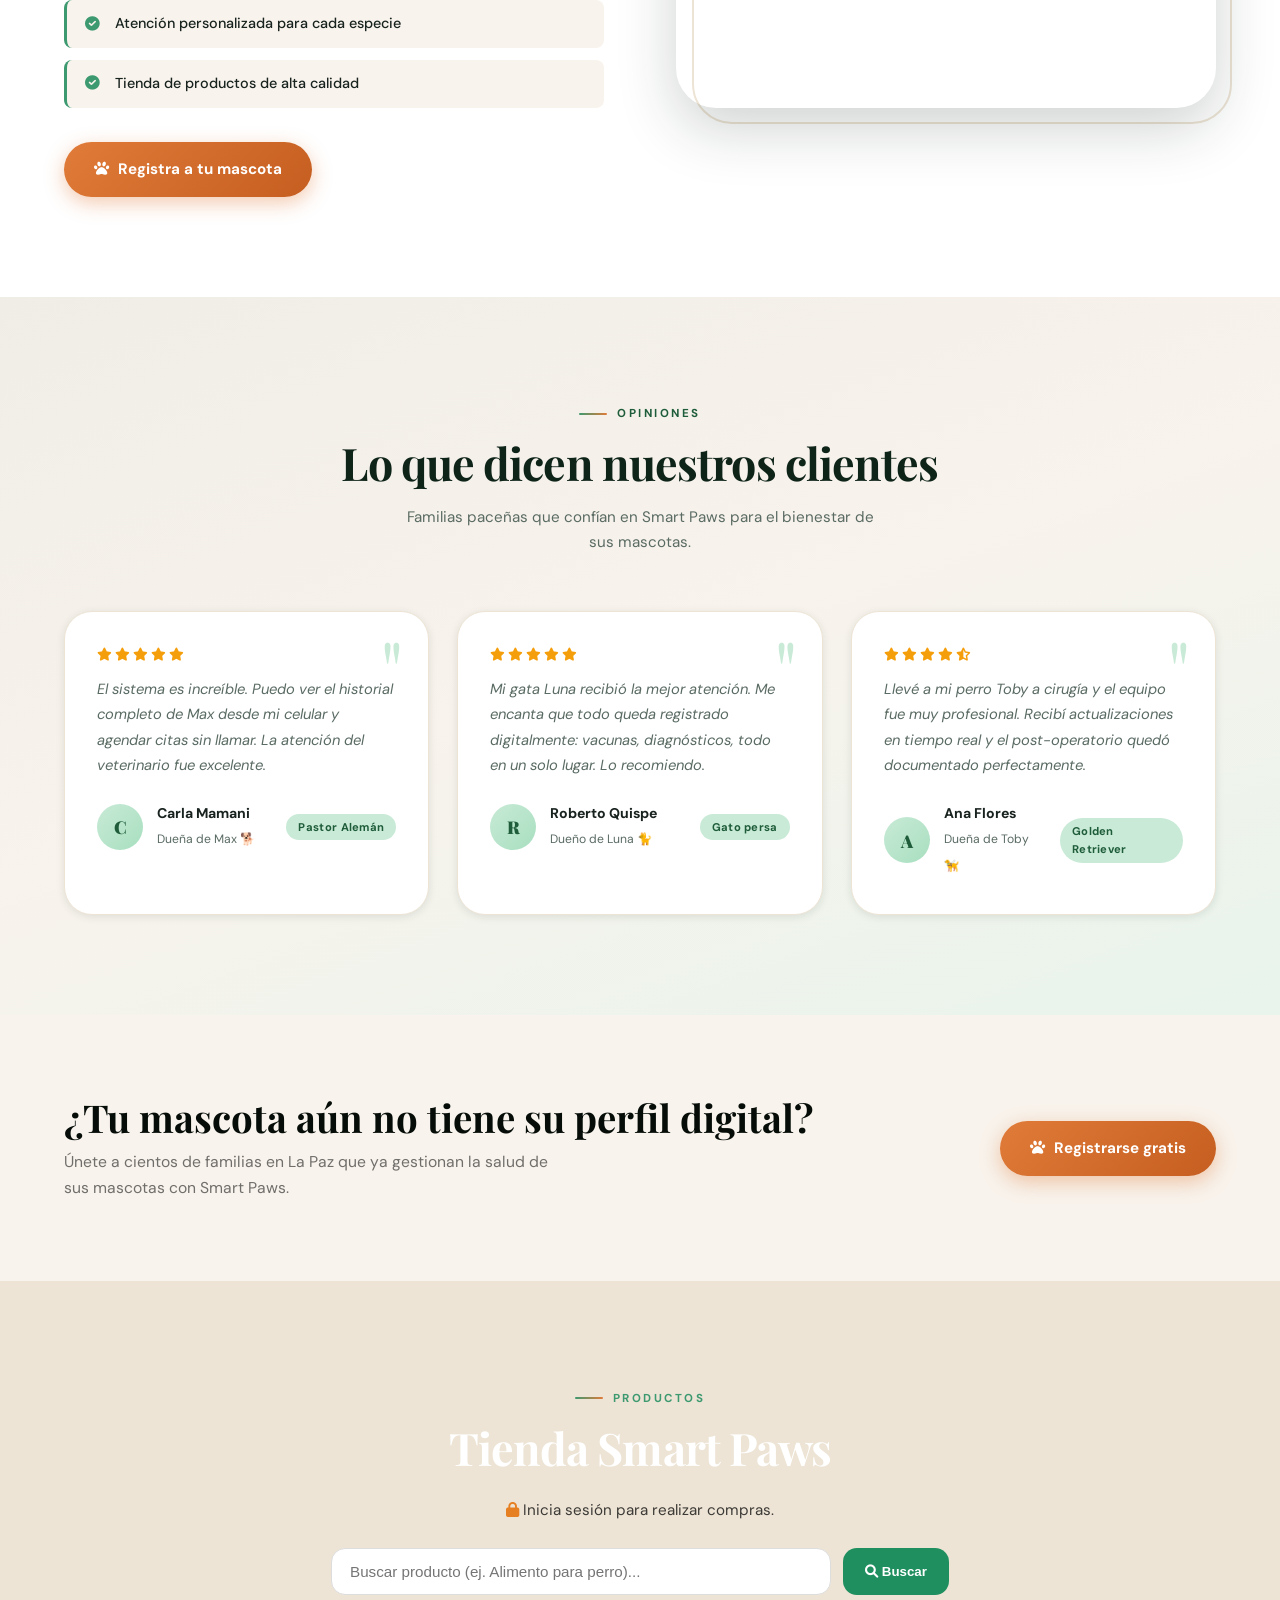
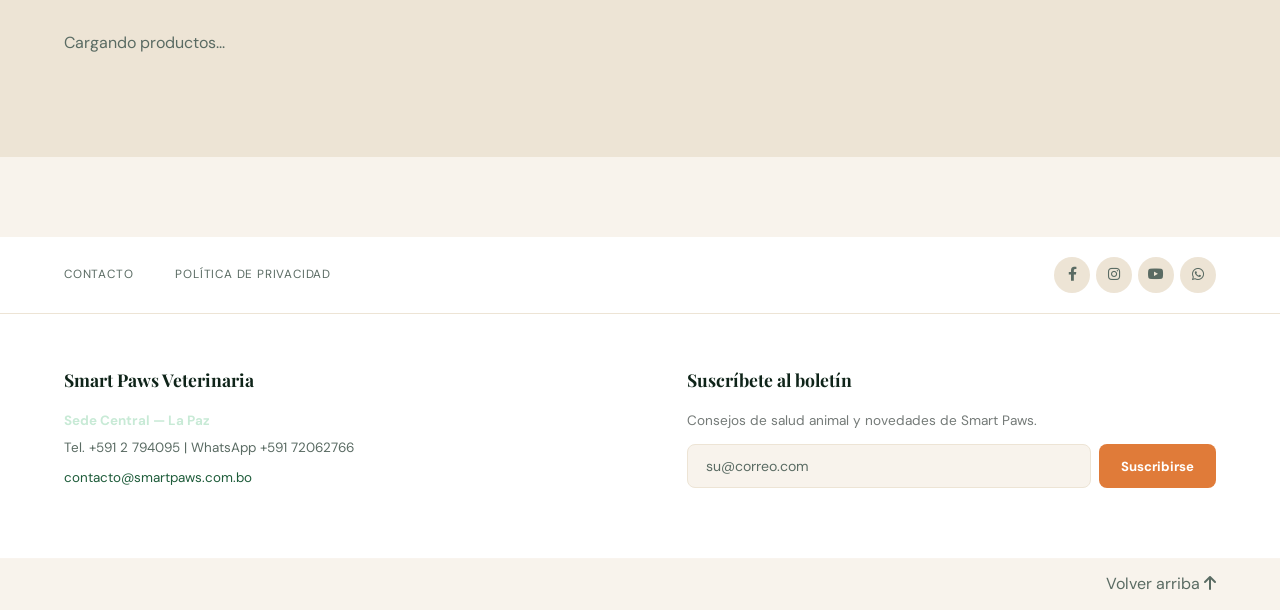
==== commit 2dac6c23: "arreglado semi-componentes" ====
--- a/index.html
+++ b/index.html
@@ -20,11 +20,11 @@
 
   <header class="main-header" id="main-header">
     <div class="container header-flex">
+      <div class="logo">
+        <img src="img/logo.jpg" alt="Smart Paws">
+        <span>Smart Paws</span>
+      </div>
       <button class="menu-toggle" id="mobile-menu"><i class="fas fa-bars"></i></button>
-      <div class="logo">
-        <img src="img/leon.jpg" alt="Smart Paws">
-        <span>Smart Paws</span>
-      </div>
       <nav class="nav-menu" id="nav-menu">
         <ul>
           <li><a href="index.html" data-translate="nav-home">Inicio</a></li>
@@ -282,8 +282,8 @@
     <div class="footer-top">
       <div class="container footer-top-flex">
         <div class="footer-links-top">
-          <a href="#" data-translate="footer-contacto">Contacto</a>
-          <a href="#" data-translate="footer-privacidad">Política de privacidad</a>
+          <a>Contacto</a>
+          <a>Política de privacidad</a>
         </div>
         <div class="footer-social">
           <a href="https://facebook.com/TU_PAGINA" target="_blank">
--- a/css/style.css
+++ b/css/style.css
@@ -75,8 +75,17 @@
   position:relative;
 }
 .auth-wrapper{width:100%;max-width:440px;}
-.auth-logo{text-align:center;margin-bottom:28px;}
-.auth-logo img{width:72px;height:72px;border-radius:50%;object-fit:cover;margin:0 auto 14px;border:3px solid var(--verde-vivo);box-shadow:0 6px 24px rgba(61,153,112,.35);}
+.auth-logo{
+  text-align:center;
+  margin-bottom:28px;}
+.auth-logo img{
+  width:175px;
+  height:175px;
+  border-radius:50%;
+  object-fit:cover;
+  margin:0 auto 14px;
+  border:3px solid var(--verde-vivo);
+  box-shadow:0 6px 24px rgba(61,153,112,.35);}
 .auth-logo h2{font-size:1.75rem;color:white;letter-spacing:-.02em;}
 .auth-logo p{color:var(--texto-suave);font-size:.88rem;margin-top:5px;}
 .auth-card{
@@ -205,7 +214,12 @@
 .side-nav a.logout{color:rgba(248,113,113,.65);}
 .side-nav a.logout:hover{background:rgba(248,113,113,.10);color:#f87171;}
 .main-content{flex:1;padding:28px 32px;overflow-y:auto;transition:padding .3s ease;}
-.content-header{display:flex;align-items:center;justify-content:space-between;margin-bottom:28px;padding-bottom:22px;border-bottom:1px solid var(--arena);}
+.content-header{display:flex;
+  align-items:center;
+  justify-content:space-between;
+  margin-bottom:28px;
+  padding-bottom:22px;
+  border-bottom:1px solid var(--arena);}
 .content-header h1{font-size:1.5rem;letter-spacing:-.02em;}
 .header-date{font-size:.78rem;color:var(--texto-suave);background:var(--blanco);padding:7px 16px;border-radius:var(--radio-pill);border:1px solid var(--arena);}
 .menu-toggle {
@@ -264,7 +278,7 @@
     top: 0; left: 0; right: 0;
     z-index: 999;
     background: var(--negro);
-    padding: 14px 20px;
+    padding: 15px 20px;
     box-shadow: 0 2px 10px rgba(0,0,0,.3);
   }
   .mobile-topbar .brand {
@@ -387,7 +401,7 @@
   .search-box button{ width:100%; justify-content:center; }
 
   /* Content header: wrap para que no se solape */
-  .content-header{ flex-wrap:wrap; gap:10px; }
+  .content-header{ flex-wrap:wrap; gap:10px; margin-top: 35px;}
   .content-header h1{ font-size:1.2rem; }
 
   /* Blocks y cards: reducir padding interior */
@@ -690,3 +704,14 @@
     width:100%;
   }
 }
+
+
+.logo-circle {
+  width: 60px;       /* Tamaño mediano ideal */
+  height: 60px;      /* Alto igual al ancho para círculo perfecto */
+  border-radius: 50%;
+  object-fit: cover; /* Evita que la imagen se estire o deforme */
+  border: 2px solid var(--verde-vivo);
+  box-shadow: 0 0 16px rgba(61, 153, 112, .4);
+  display: block;    /* Quita espacios fantasmas inferiores */
+}
--- a/css/home.css
+++ b/css/home.css
@@ -2,10 +2,30 @@
 /
 /* HEADER */
 /* CABECERA */
-.main-header{background:rgba(15,36,25,.97);backdrop-filter:blur(20px);position:sticky;top:0;z-index:1000;border-bottom:1px solid rgba(255,255,255,.06);}
-.header-flex{display:flex;justify-content:space-between;align-items:center;height:72px;}
-.logo{display:flex;align-items:center;gap:12px;font-family:'Playfair Display',serif;font-weight:700;font-size:1.45rem;color:var(--blanco);letter-spacing:-.02em;}
-.logo img{height:44px;width:44px;border-radius:50%;object-fit:cover;border:2px solid var(--verde-vivo);box-shadow:0 0 16px rgba(61,153,112,.4);}
+.main-header{
+  background:rgba(15,36,25,.97);
+  backdrop-filter:blur(20px);
+  position:sticky;
+  top:0;
+  z-index:1000;
+  border-bottom:1px solid rgba(255,255,255,.06);}
+.header-flex{display:flex;justify-content:space-between;align-items:center;height:100px;}
+.logo{
+  display:flex;
+  align-items:center;
+  gap:12px;
+  font-family:'Playfair Display',serif;
+  font-weight:700;
+  font-size:1.45rem;
+  color:var(--blanco);
+  letter-spacing:-.02em;}
+.logo img{
+  height:90px;
+  width:90px;
+  border-radius:50%;
+  object-fit:cover;
+  border:2px solid var(--verde-vivo);
+  box-shadow:0 0 16px rgba(61,153,112,.4);}
 .nav-menu ul{display:flex;list-style:none;gap:2px;align-items:center;}
 .nav-menu a{color:rgba(255,255,255,.65);font-size:.88rem;font-weight:500;padding:8px 16px;border-radius:var(--radio-pill);transition:var(--transicion);}
 .nav-menu a:hover{color:var(--blanco);background:rgba(255,255,255,.08);}
@@ -166,11 +186,19 @@
 .autor-mascota{margin-left:auto;background:var(--verde-claro);color:var(--verde-medio);font-size:.7rem;font-weight:700;padding:4px 12px;border-radius:var(--radio-pill);letter-spacing:.3px;}
 
 /* CTA BAND */
-.cta-band{background:linear-gradient(135deg,var(--verde-oscuro) 0%,#1e5c3a 100%);padding:80px 0;position:relative;overflow:hidden;}
-.cta-band::before{content:'';position:absolute;inset:0;background:radial-gradient(ellipse 60% 100% at 80% 50%,rgba(61,153,112,.2) 0%,transparent 60%);}
+.cta-band{
+  background:linear-gradient(135deg,var(--blanco) 100%);
+  padding:80px 0;
+  position:relative;
+  overflow:hidden;
+}
+.cta-band::before{
+  content:'';
+  position:absolute;
+}
 .cta-inner{position:relative;z-index:1;display:grid;grid-template-columns:1fr auto;gap:40px;align-items:center;}
-.cta-text h2{color:var(--blanco);font-size:clamp(1.8rem,3vw,2.4rem);margin-bottom:10px;}
-.cta-text p{color:rgba(255,255,255,.55);font-size:.98rem;max-width:500px;}
+.cta-text h2{color:var(--negro);font-size:clamp(1.8rem,3vw,2.4rem);margin-bottom:10px;}
+.cta-text p{color:rgba(0, 0, 0, 0.55);font-size:.98rem;max-width:500px;}
 .cta-actions{display:flex;gap:12px;flex-wrap:wrap;align-items:center;}
 @media(max-width:768px){.cta-inner{grid-template-columns:1fr;}.cta-actions{justify-content:flex-start;}}
 
--- a/css/shop.css
+++ b/css/shop.css
@@ -2,7 +2,7 @@
    MINI TIENDA HOME*/
 
 .shop-preview{
-    background:var(--verde-oscuro);
+    background:var(--arena);
 }
 
 /* HEADER */
@@ -25,7 +25,7 @@
 .info-text{
     text-align:center;
     margin-bottom:25px;
-    color:rgba(255,255,255,.75);
+    color:rgba(0, 0, 0, 0.75);
     font-size:.95rem;
 }
 
@@ -73,22 +73,22 @@
 
 .product-grid{
     display:grid;
-    grid-template-columns:repeat(auto-fit,minmax(260px,1fr));
-    gap:25px;
-    align-items:stretch;
-}
+    grid-template-columns:repeat(auto-fit,minmax(220px,1fr));
+    gap:20px;
+    margin-top: 24px;
+    justify-content: center;}
 /* CARD */
 
 .prod-card{
     background:#fff;
-    border-radius:22px;
+    border-radius:12px;
     overflow:hidden;
-    box-shadow:0 10px 25px rgba(0,0,0,.08);
-    transition:.3s ease;
+    box-shadow:0 4px 12px rgba(0,0,0,.08);
+    transition: transform 0.3s ease;
     display:flex;
     flex-direction:column;
     border:1px solid #eee;
-
+    text-align: center;
     height:100%;
     min-height:520px;
 }
@@ -209,16 +209,80 @@
 
 /* RESPONSIVE */
 
-@media(max-width:768px){
-
-
-    .prod-img-wrap{
-        height:220px;
-    }
-
-    .search-container{
-        flex-direction:column;
-        align-items:stretch;
-    }
-
-}
+/* TIENDA COMPACTA Y SIMÉTRICA PARA CELULARES */
+@media (max-width: 576px) {
+    /* 1. Un grid de 2 columnas para que entren más productos por pantalla */
+    .product-grid {
+        display: grid !important;
+        grid-template-columns: repeat(2, 1fr) !important; /* Dos cuadros por fila, bien chicos */
+        gap: 12px !important; /* Espacio más cerrado y estético */
+        padding: 8px !important;
+    }
+
+    /* 2. Cuadros pequeños con altura congelada */
+    .prod-card {
+        width: 100% !important;
+        max-width: 100% !important;
+        height: 310px !important; /* Altura total fija y compacta */
+        min-height: 310px !important;
+        
+        display: flex !important;
+        flex-direction: column !important;
+        justify-content: space-between !important; /* Mantiene la simetría perfecta */
+        
+        background: #fff !important;
+        border-radius: 10px !important;
+        box-shadow: 0 2px 8px rgba(0,0,0,.06) !important;
+        border: 1px solid #eee !important;
+        overflow: hidden !important;
+        padding-bottom: 10px !important;
+    }
+
+    /* 3. La clave: La imagen ya no manda sobre el tamaño del cuadro */
+    .prod-img-wrap {
+        height: 120px !important; /* Reducido para celular */
+        width: 100% !important;
+        padding: 8px !important;
+        background: #fdfdfd !important;
+        flex-shrink: 0 !important; /* Evita que se deforme el contenedor */
+    }
+
+    /* Forzamos a la imagen a adaptarse al contenedor, tenga el tamaño que tenga */
+    .prod-img-wrap img {
+        width: 100% !important;
+        height: 100% !important;
+        object-fit: contain !important; /* Mantiene la proporción de la foto sin estirarla */
+    }
+
+    /* 4. Textos más pequeños para que entren en dos columnas */
+    .prod-card h3 {
+        font-size: 0.85rem !important; /* Letra más chica para pantallas móviles */
+        line-height: 1.2 !important;
+        margin: 6px 0 2px 0 !important;
+        padding: 0 8px !important;
+        
+        /* Espacio idéntico de 2 líneas para todos los títulos */
+        display: -webkit-box !important;
+        -webkit-line-clamp: 2 !important;
+        -webkit-box-orient: vertical !important;
+        overflow: hidden !important;
+        height: 2.4em !important; 
+    }
+
+    .prod-card .precio {
+        font-size: 0.95rem !important;
+        font-weight: 700 !important;
+        margin-bottom: 6px !important;
+        color: #333 !important;
+    }
+
+    /* 5. Botón optimizado para el cuadro chico */
+    .btn-ver-mas {
+        width: 90% !important;
+        padding: 6px 0 !important; /* Más delgado */
+        font-size: 0.8rem !important; /* Letra más pequeña */
+        margin: 0 auto !important;
+        border-radius: 6px !important;
+        flex-shrink: 0 !important;
+    }
+}
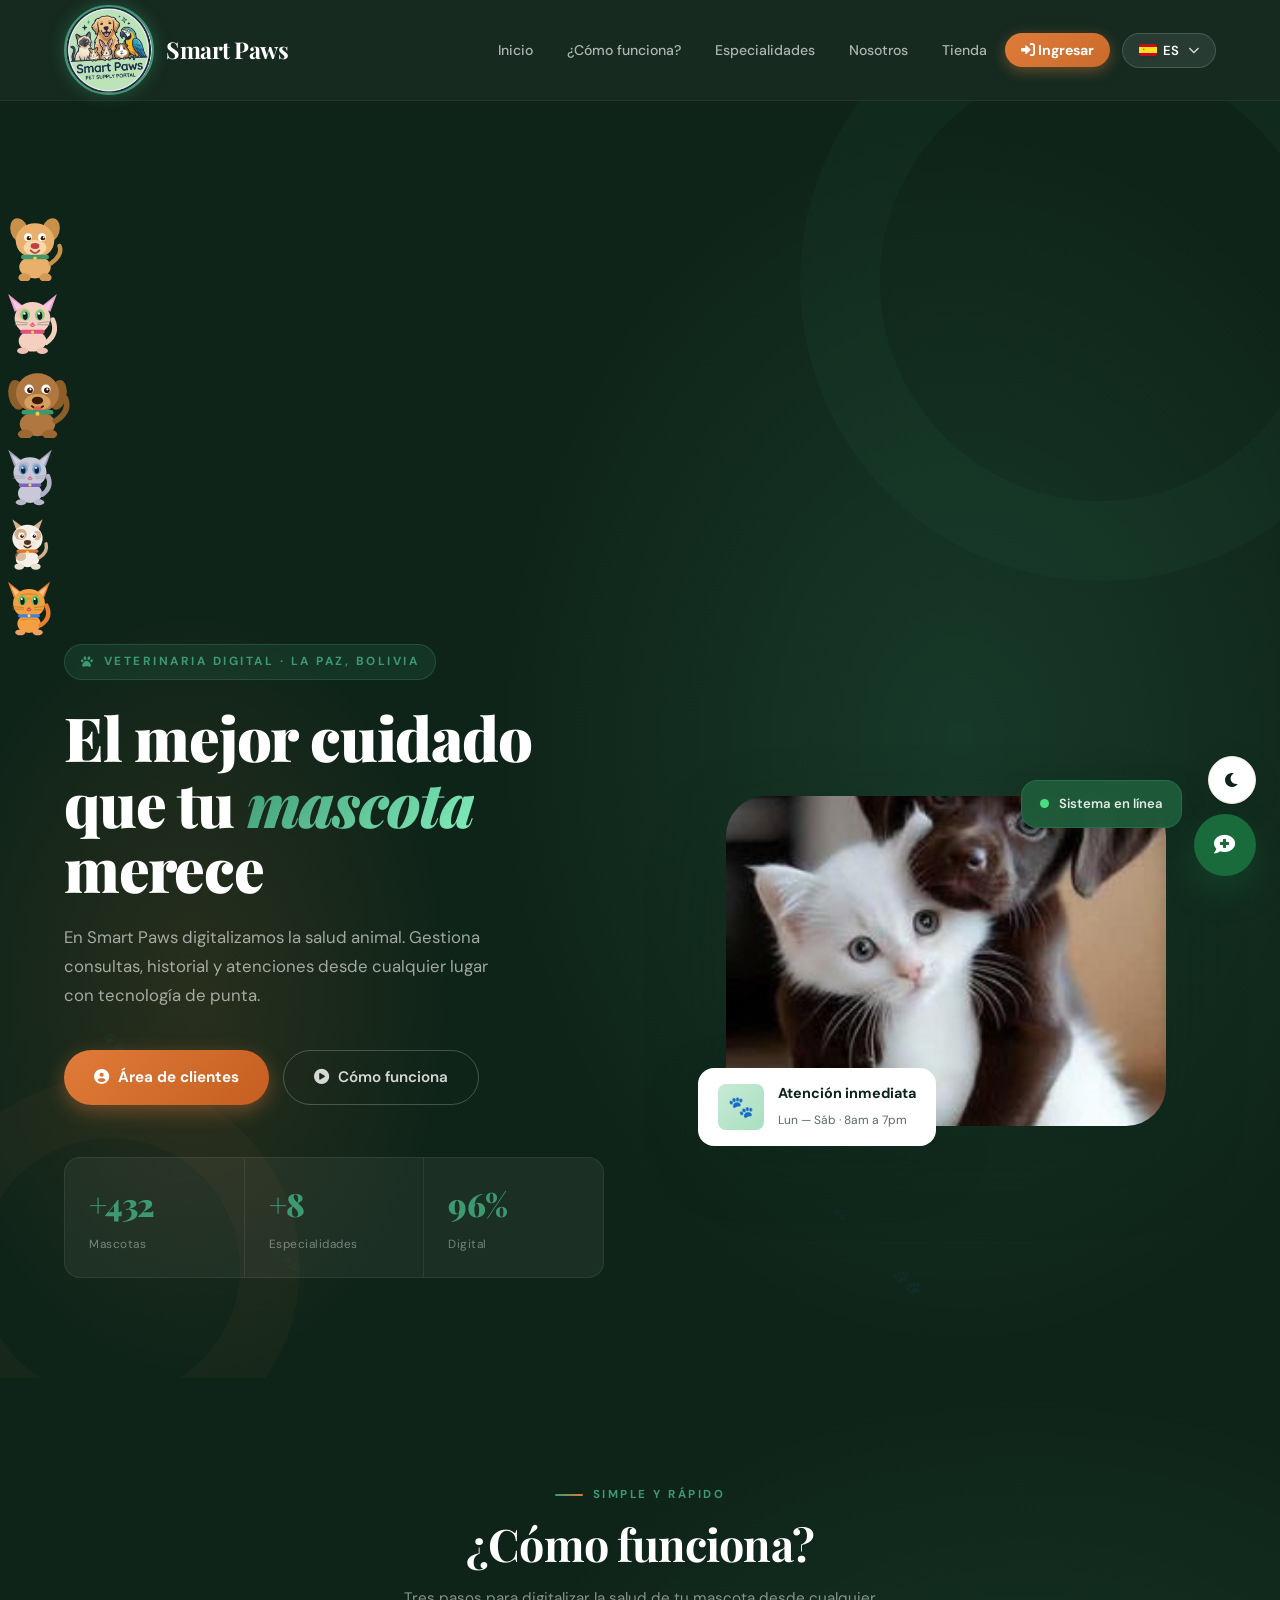
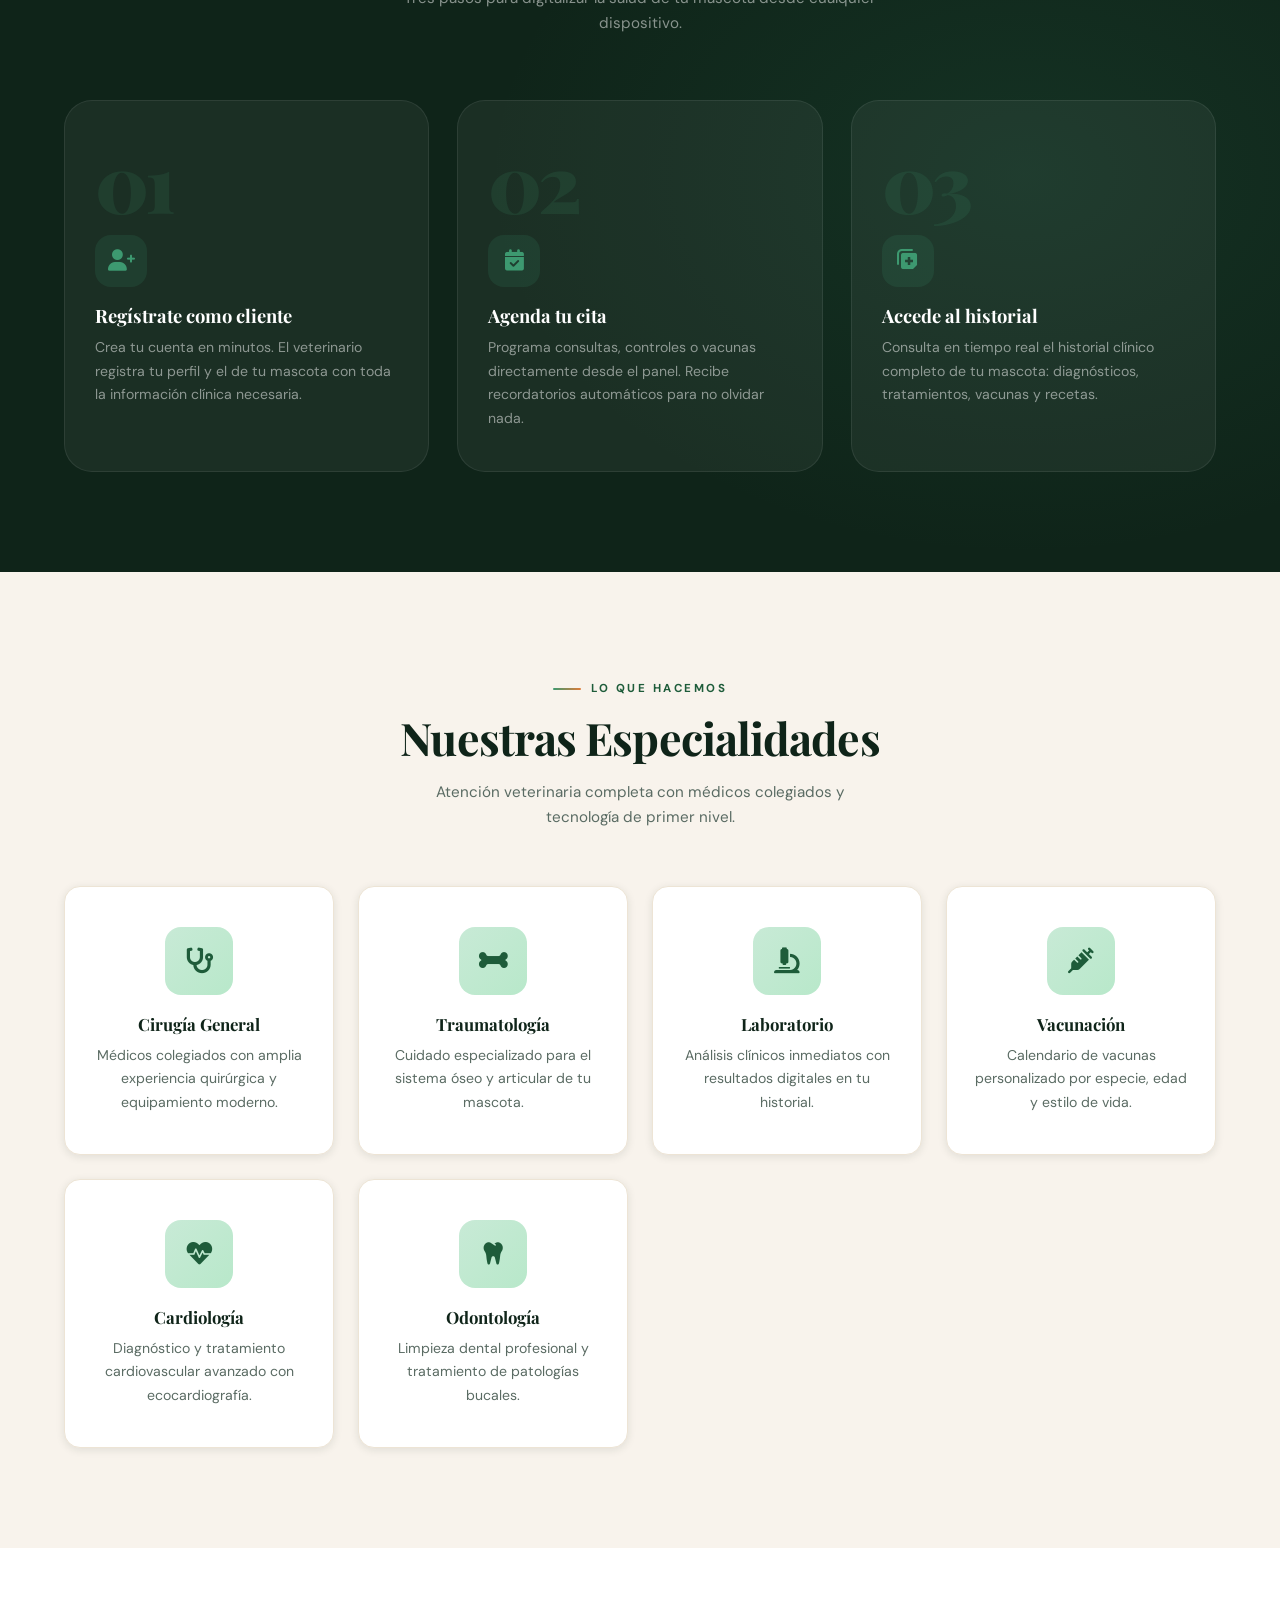
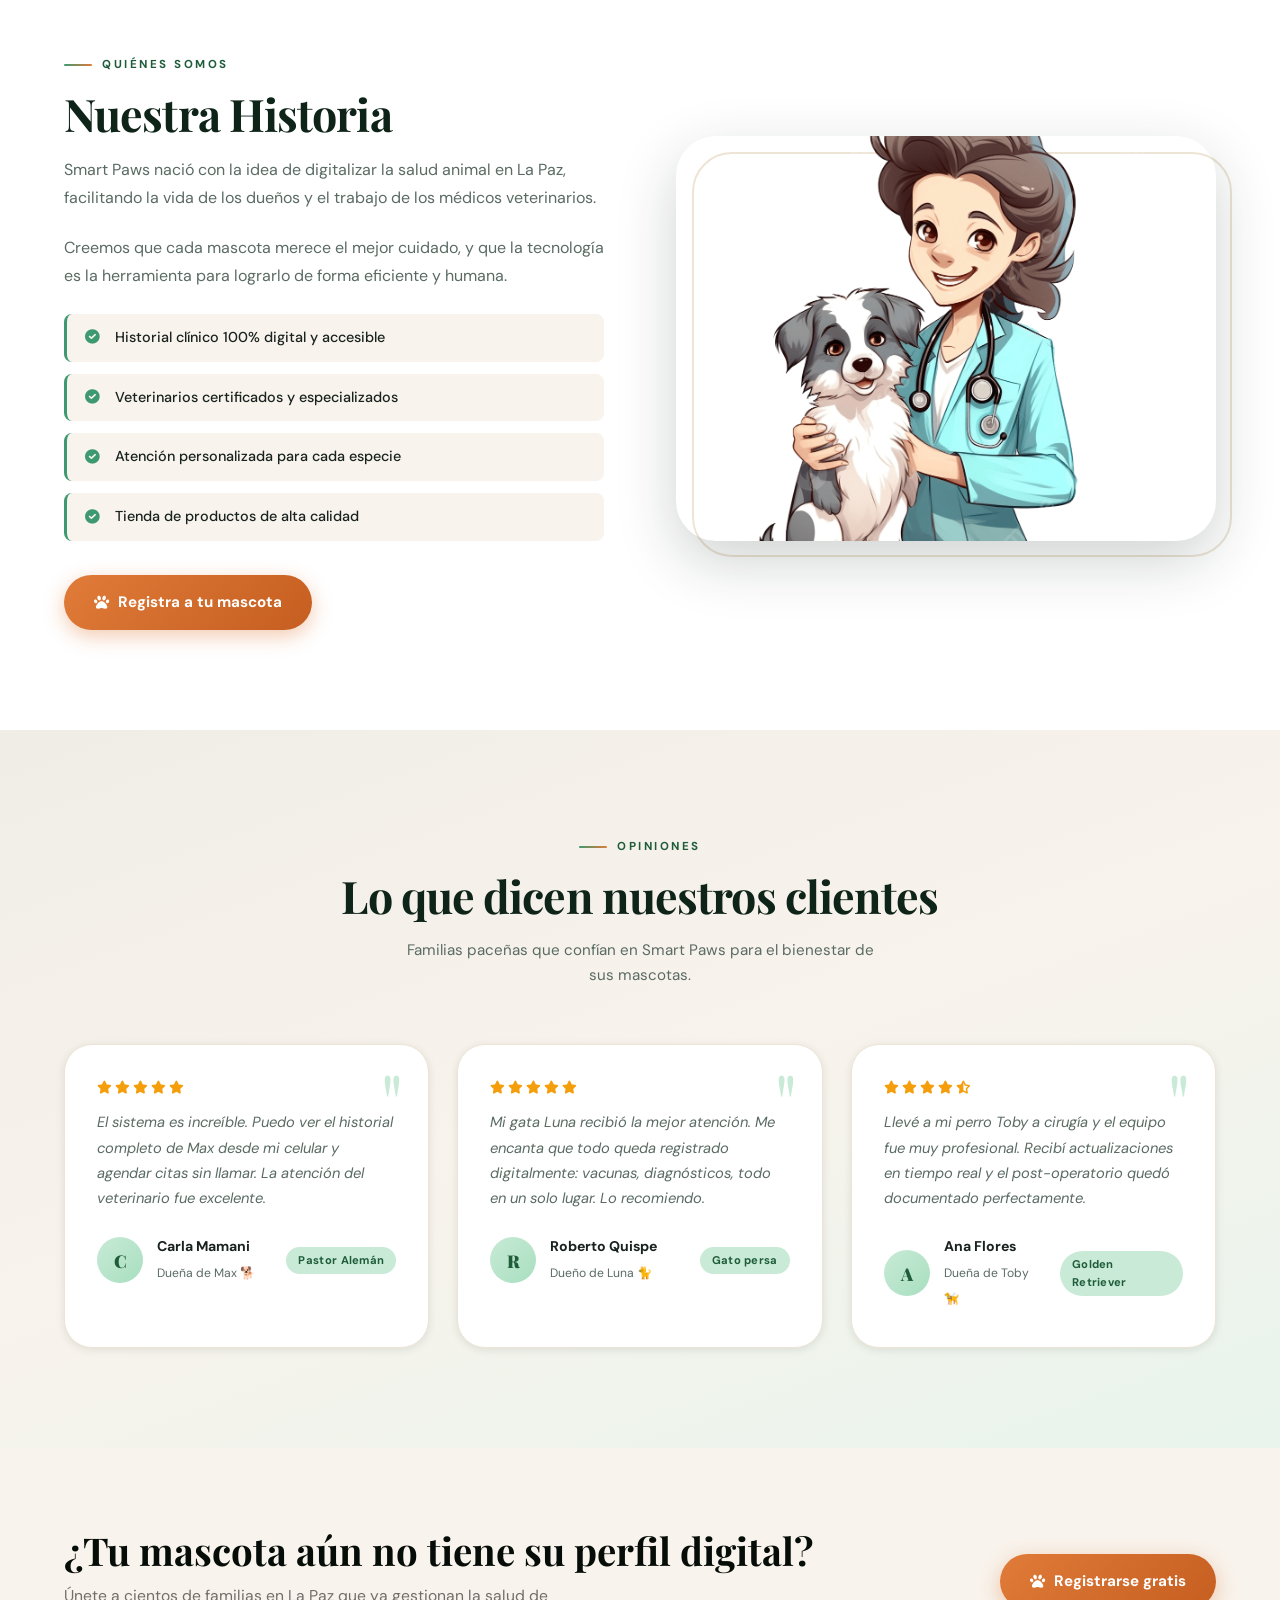
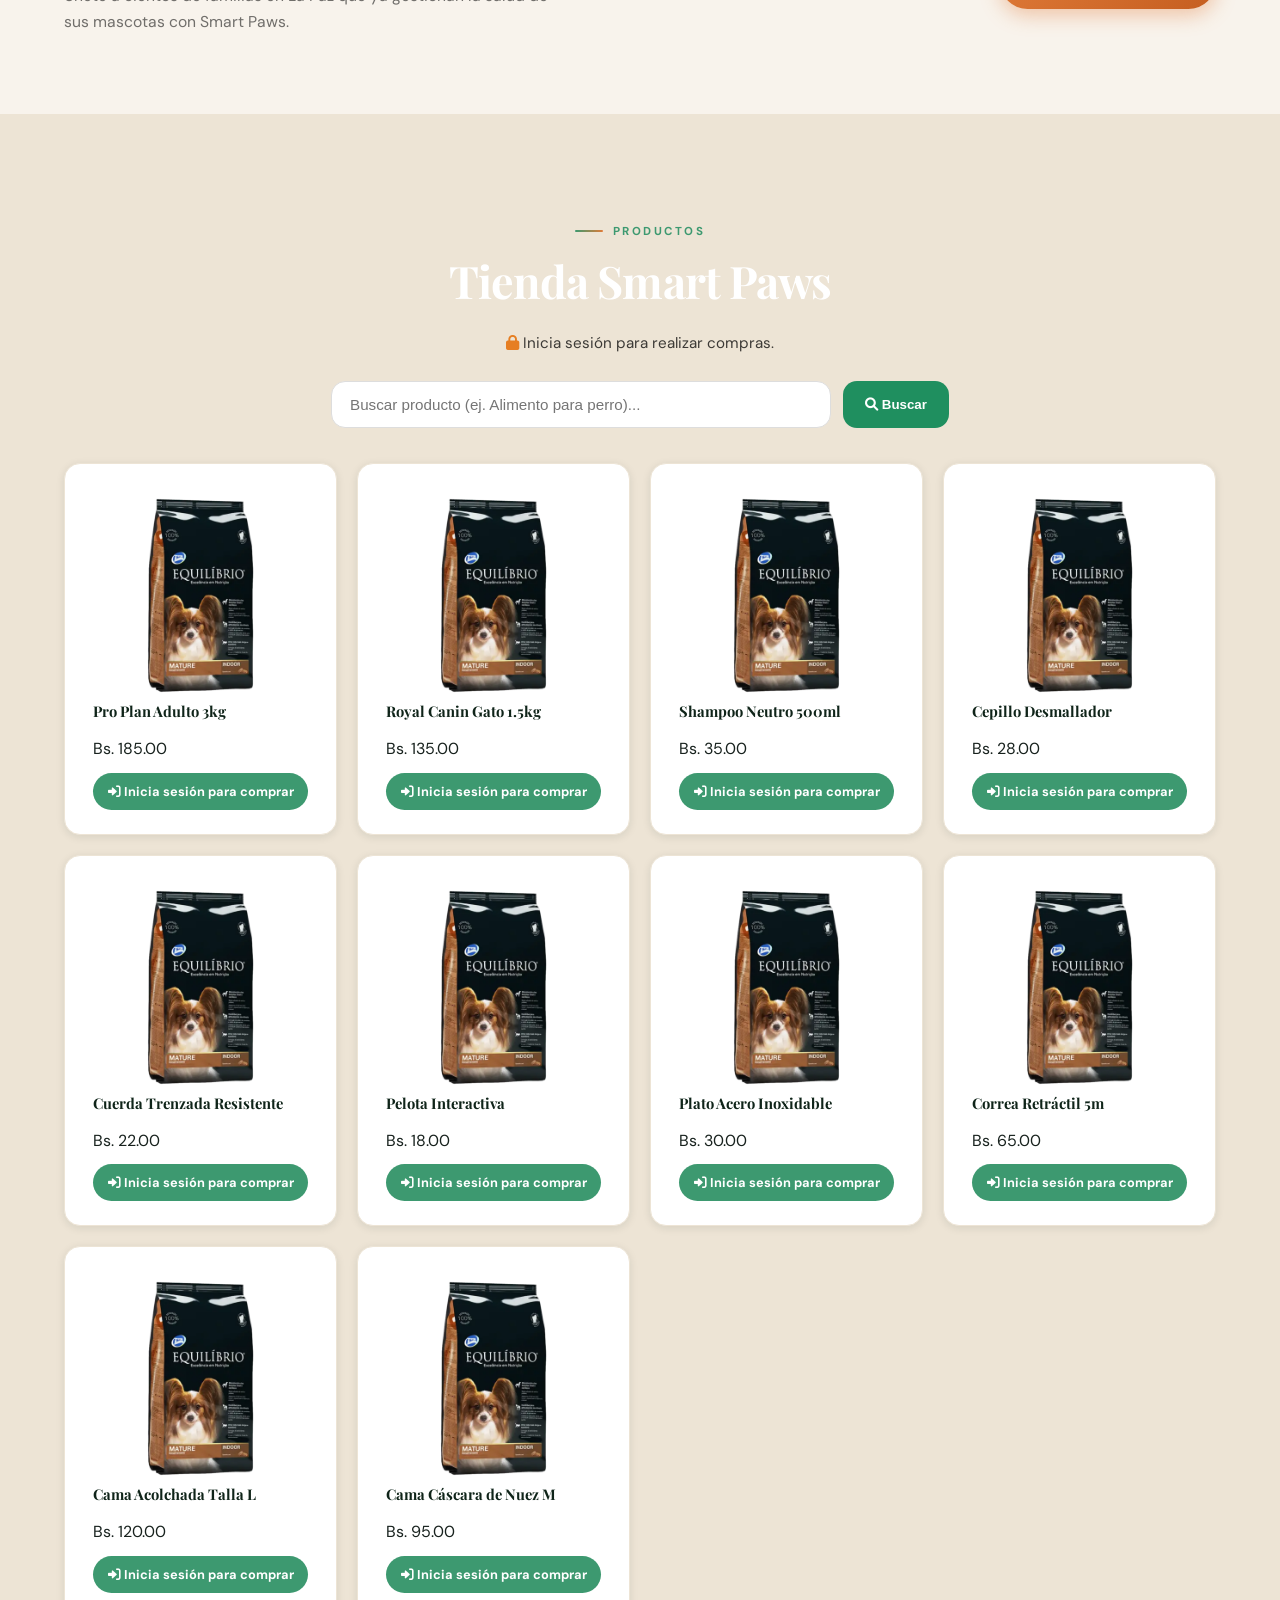
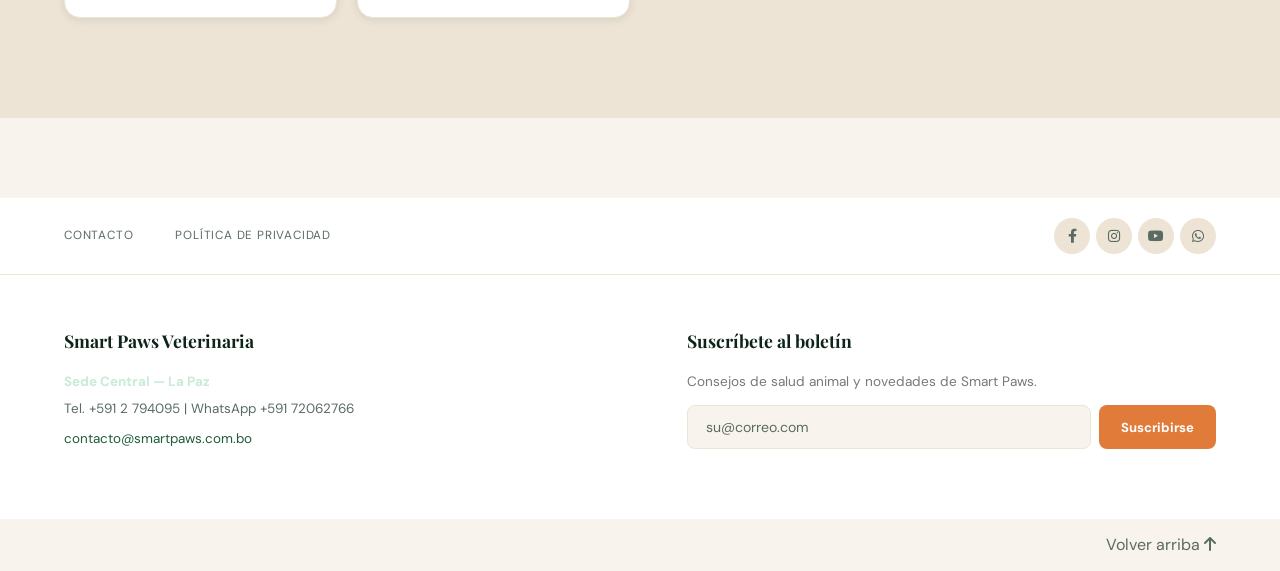
==== commit 7423966f: "Update index.html" ====
--- a/index.html
+++ b/index.html
@@ -45,6 +45,246 @@
     <div class="hero-circle-2"></div>
     <div class="hero-paws">
       <span>🐾</span><span>🐾</span><span>🐾</span><span>🐾</span><span>🐾</span>
+    </div>
+
+    <!-- ANIMALES SALTANDO -->
+    <div class="hero-pets-parade" aria-hidden="true">
+
+      <!-- Perrito 1 (izquierda) -->
+      <div class="pet-jumper pet-dog-1">
+        <svg width="70" height="70" viewBox="0 0 80 80" fill="none" xmlns="http://www.w3.org/2000/svg">
+          <!-- orejas -->
+          <ellipse cx="22" cy="22" rx="10" ry="14" fill="#c8914a" transform="rotate(-18 22 22)"/>
+          <ellipse cx="58" cy="22" rx="10" ry="14" fill="#c8914a" transform="rotate(18 58 22)"/>
+          <!-- cabeza -->
+          <ellipse cx="40" cy="34" rx="22" ry="20" fill="#e8b06a"/>
+          <!-- manchas cara -->
+          <ellipse cx="40" cy="42" rx="13" ry="9" fill="#f5d9a8"/>
+          <!-- ojos -->
+          <circle cx="32" cy="30" r="4.5" fill="#fff"/>
+          <circle cx="48" cy="30" r="4.5" fill="#fff"/>
+          <circle cx="33" cy="31" r="2.5" fill="#3a2000"/>
+          <circle cx="49" cy="31" r="2.5" fill="#3a2000"/>
+          <circle cx="34" cy="30" r="1" fill="#fff"/>
+          <circle cx="50" cy="30" r="1" fill="#fff"/>
+          <!-- nariz -->
+          <ellipse cx="40" cy="40" rx="5" ry="3.5" fill="#c04040"/>
+          <!-- boca feliz -->
+          <path d="M35 45 Q40 51 45 45" stroke="#c04040" stroke-width="2" fill="none" stroke-linecap="round"/>
+          <!-- cuerpo -->
+          <ellipse cx="40" cy="64" rx="18" ry="13" fill="#e8b06a"/>
+          <!-- cola -->
+          <path d="M58 60 Q72 50 68 40" stroke="#c8914a" stroke-width="5" fill="none" stroke-linecap="round"/>
+          <!-- patitas -->
+          <ellipse cx="28" cy="76" rx="7" ry="5" fill="#d49a55"/>
+          <ellipse cx="52" cy="76" rx="7" ry="5" fill="#d49a55"/>
+          <!-- collar -->
+          <rect x="24" y="50" width="32" height="5" rx="2.5" fill="#3d996d"/>
+          <circle cx="40" cy="54" r="2" fill="#f5c842"/>
+        </svg>
+      </div>
+
+      <!-- Gatito 1 -->
+      <div class="pet-jumper pet-cat-1">
+        <svg width="65" height="65" viewBox="0 0 80 80" fill="none" xmlns="http://www.w3.org/2000/svg">
+          <!-- orejas puntiagudas -->
+          <polygon points="18,28 10,6 30,22" fill="#e8a0c8"/>
+          <polygon points="62,28 70,6 50,22" fill="#e8a0c8"/>
+          <polygon points="20,26 14,12 28,22" fill="#f7c8e8"/>
+          <polygon points="60,26 66,12 52,22" fill="#f7c8e8"/>
+          <!-- cabeza -->
+          <ellipse cx="40" cy="36" rx="22" ry="20" fill="#f5d0c0"/>
+          <!-- manchas cabeza -->
+          <ellipse cx="28" cy="30" rx="8" ry="7" fill="#e8b8a8" opacity="0.5"/>
+          <!-- ojos grandes -->
+          <ellipse cx="31" cy="32" rx="6" ry="7" fill="#7ecf6e"/>
+          <ellipse cx="49" cy="32" rx="6" ry="7" fill="#7ecf6e"/>
+          <ellipse cx="31" cy="33" rx="3" ry="5" fill="#1a1a2e"/>
+          <ellipse cx="49" cy="33" rx="3" ry="5" fill="#1a1a2e"/>
+          <circle cx="30" cy="30" r="1.5" fill="#fff"/>
+          <circle cx="48" cy="30" r="1.5" fill="#fff"/>
+          <!-- nariz chiquita -->
+          <polygon points="40,41 37,44 43,44" fill="#e05080"/>
+          <!-- boca -->
+          <path d="M37 44 Q40 48 43 44" stroke="#e05080" stroke-width="1.5" fill="none"/>
+          <!-- bigotes -->
+          <line x1="18" y1="40" x2="34" y2="42" stroke="#888" stroke-width="1.2" opacity="0.7"/>
+          <line x1="18" y1="44" x2="34" y2="44" stroke="#888" stroke-width="1.2" opacity="0.7"/>
+          <line x1="46" y1="42" x2="62" y2="40" stroke="#888" stroke-width="1.2" opacity="0.7"/>
+          <line x1="46" y1="44" x2="62" y2="44" stroke="#888" stroke-width="1.2" opacity="0.7"/>
+          <!-- cuerpo -->
+          <ellipse cx="40" cy="64" rx="17" ry="13" fill="#f5d0c0"/>
+          <!-- cola curva -->
+          <path d="M57 66 Q72 55 65 38" stroke="#f5d0c0" stroke-width="6" fill="none" stroke-linecap="round"/>
+          <!-- patitas -->
+          <ellipse cx="28" cy="76" rx="7" ry="4" fill="#f0c0b0"/>
+          <ellipse cx="52" cy="76" rx="7" ry="4" fill="#f0c0b0"/>
+          <!-- collar rosa -->
+          <rect x="25" y="50" width="30" height="5" rx="2.5" fill="#e05080"/>
+          <circle cx="40" cy="53" r="2" fill="#f5e050"/>
+        </svg>
+      </div>
+
+      <!-- Perrito 2 (más grande, oscuro) -->
+      <div class="pet-jumper pet-dog-2">
+        <svg width="75" height="75" viewBox="0 0 80 80" fill="none" xmlns="http://www.w3.org/2000/svg">
+          <!-- orejas caídas -->
+          <ellipse cx="18" cy="34" rx="9" ry="16" fill="#8b5e2a" transform="rotate(-10 18 34)"/>
+          <ellipse cx="62" cy="34" rx="9" ry="16" fill="#8b5e2a" transform="rotate(10 62 34)"/>
+          <!-- cabeza -->
+          <ellipse cx="40" cy="32" rx="23" ry="21" fill="#b07840"/>
+          <!-- hocico -->
+          <ellipse cx="40" cy="42" rx="14" ry="9" fill="#d4a060"/>
+          <!-- ojos -->
+          <circle cx="31" cy="28" r="5" fill="#fff"/>
+          <circle cx="49" cy="28" r="5" fill="#fff"/>
+          <circle cx="32" cy="29" r="3" fill="#2a1500"/>
+          <circle cx="50" cy="29" r="3" fill="#2a1500"/>
+          <circle cx="32.5" cy="28" r="1.2" fill="#fff"/>
+          <circle cx="50.5" cy="28" r="1.2" fill="#fff"/>
+          <!-- nariz grande -->
+          <ellipse cx="40" cy="40" rx="6" ry="4" fill="#3a1a00"/>
+          <!-- boca -->
+          <path d="M34 46 Q40 52 46 46" stroke="#3a1a00" stroke-width="2" fill="none" stroke-linecap="round"/>
+          <!-- lengua -->
+          <ellipse cx="40" cy="50" rx="5" ry="4" fill="#e06060"/>
+          <!-- cuerpo -->
+          <ellipse cx="40" cy="65" rx="19" ry="13" fill="#b07840"/>
+          <!-- cola -->
+          <path d="M59 62 Q75 52 70 38" stroke="#8b5e2a" stroke-width="6" fill="none" stroke-linecap="round"/>
+          <!-- patitas -->
+          <ellipse cx="27" cy="76" rx="8" ry="5" fill="#9a6830"/>
+          <ellipse cx="53" cy="76" rx="8" ry="5" fill="#9a6830"/>
+          <!-- collar verde -->
+          <rect x="23" y="50" width="34" height="5" rx="2.5" fill="#3d996d"/>
+          <circle cx="40" cy="54" r="2.2" fill="#f5c842"/>
+        </svg>
+      </div>
+
+      <!-- Gatito 2 (gris) -->
+      <div class="pet-jumper pet-cat-2">
+        <svg width="60" height="60" viewBox="0 0 80 80" fill="none" xmlns="http://www.w3.org/2000/svg">
+          <!-- orejas -->
+          <polygon points="19,27 11,5 31,21" fill="#a0a0b8"/>
+          <polygon points="61,27 69,5 49,21" fill="#a0a0b8"/>
+          <polygon points="21,25 15,11 29,21" fill="#d0d0e0"/>
+          <polygon points="59,25 65,11 51,21" fill="#d0d0e0"/>
+          <!-- cabeza -->
+          <ellipse cx="40" cy="35" rx="22" ry="20" fill="#c8c8d8"/>
+          <!-- ojos azules -->
+          <ellipse cx="31" cy="31" rx="6" ry="7" fill="#60a8e0"/>
+          <ellipse cx="49" cy="31" rx="6" ry="7" fill="#60a8e0"/>
+          <ellipse cx="31" cy="32" rx="3" ry="5" fill="#1a1a2e"/>
+          <ellipse cx="49" cy="32" rx="3" ry="5" fill="#1a1a2e"/>
+          <circle cx="30" cy="29" r="1.5" fill="#fff"/>
+          <circle cx="48" cy="29" r="1.5" fill="#fff"/>
+          <!-- nariz -->
+          <polygon points="40,40 37,43 43,43" fill="#d06090"/>
+          <!-- boca -->
+          <path d="M37 43 Q40 47 43 43" stroke="#d06090" stroke-width="1.5" fill="none"/>
+          <!-- bigotes -->
+          <line x1="17" y1="39" x2="33" y2="41" stroke="#999" stroke-width="1.2" opacity="0.6"/>
+          <line x1="17" y1="43" x2="33" y2="43" stroke="#999" stroke-width="1.2" opacity="0.6"/>
+          <line x1="47" y1="41" x2="63" y2="39" stroke="#999" stroke-width="1.2" opacity="0.6"/>
+          <line x1="47" y1="43" x2="63" y2="43" stroke="#999" stroke-width="1.2" opacity="0.6"/>
+          <!-- manchas grises -->
+          <ellipse cx="32" cy="26" rx="7" ry="5" fill="#a0a0b8" opacity="0.4"/>
+          <ellipse cx="48" cy="26" rx="5" ry="4" fill="#a0a0b8" opacity="0.4"/>
+          <!-- cuerpo -->
+          <ellipse cx="40" cy="63" rx="16" ry="13" fill="#c8c8d8"/>
+          <!-- cola -->
+          <path d="M56 65 Q70 56 64 40" stroke="#b0b0c8" stroke-width="6" fill="none" stroke-linecap="round"/>
+          <!-- patitas -->
+          <ellipse cx="28" cy="75" rx="7" ry="4" fill="#b8b8c8"/>
+          <ellipse cx="52" cy="75" rx="7" ry="4" fill="#b8b8c8"/>
+          <!-- collar morado -->
+          <rect x="25" y="50" width="30" height="4.5" rx="2.2" fill="#8060c0"/>
+          <circle cx="40" cy="52" r="2" fill="#f0e060"/>
+        </svg>
+      </div>
+
+      <!-- Perrito 3 pequeño (manchado) -->
+      <div class="pet-jumper pet-dog-3">
+        <svg width="55" height="55" viewBox="0 0 80 80" fill="none" xmlns="http://www.w3.org/2000/svg">
+          <!-- orejas pequeñas paradas -->
+          <polygon points="24,22 18,6 34,18" fill="#d4b090"/>
+          <polygon points="56,22 62,6 46,18" fill="#d4b090"/>
+          <!-- cabeza blanca -->
+          <ellipse cx="40" cy="34" rx="22" ry="20" fill="#f5f0e8"/>
+          <!-- manchas marrones -->
+          <ellipse cx="30" cy="28" rx="9" ry="8" fill="#c89060" opacity="0.7"/>
+          <ellipse cx="54" cy="30" rx="6" ry="7" fill="#c89060" opacity="0.6"/>
+          <!-- hocico -->
+          <ellipse cx="40" cy="43" rx="12" ry="7" fill="#f0e8d8"/>
+          <!-- ojos -->
+          <circle cx="31" cy="30" r="4.5" fill="#fff"/>
+          <circle cx="49" cy="30" r="4.5" fill="#fff"/>
+          <circle cx="32" cy="31" r="2.5" fill="#2a1a00"/>
+          <circle cx="50" cy="31" r="2.5" fill="#2a1a00"/>
+          <circle cx="32.5" cy="30" r="1" fill="#fff"/>
+          <circle cx="50.5" cy="30" r="1" fill="#fff"/>
+          <!-- nariz -->
+          <ellipse cx="40" cy="40" rx="5" ry="3.5" fill="#503020"/>
+          <!-- boca / sonrisa -->
+          <path d="M35 45 Q40 50 45 45" stroke="#503020" stroke-width="2" fill="none" stroke-linecap="round"/>
+          <!-- cuerpo -->
+          <ellipse cx="40" cy="64" rx="17" ry="12" fill="#f5f0e8"/>
+          <ellipse cx="30" cy="60" rx="8" ry="7" fill="#c89060" opacity="0.55"/>
+          <!-- cola -->
+          <path d="M57 62 Q70 54 67 42" stroke="#d4b090" stroke-width="5" fill="none" stroke-linecap="round"/>
+          <!-- patitas -->
+          <ellipse cx="28" cy="75" rx="7" ry="4.5" fill="#e8e0d0"/>
+          <ellipse cx="52" cy="75" rx="7" ry="4.5" fill="#e8e0d0"/>
+          <!-- collar naranja -->
+          <rect x="24" y="50" width="32" height="5" rx="2.5" fill="#e07430"/>
+          <circle cx="40" cy="54" r="2" fill="#f5e050"/>
+        </svg>
+      </div>
+
+      <!-- Gatito 3 naranja -->
+      <div class="pet-jumper pet-cat-3">
+        <svg width="58" height="58" viewBox="0 0 80 80" fill="none" xmlns="http://www.w3.org/2000/svg">
+          <!-- orejas -->
+          <polygon points="19,27 11,5 31,21" fill="#e88030"/>
+          <polygon points="61,27 69,5 49,21" fill="#e88030"/>
+          <polygon points="21,25 15,11 29,21" fill="#ffc080"/>
+          <polygon points="59,25 65,11 51,21" fill="#ffc080"/>
+          <!-- cabeza naranja -->
+          <ellipse cx="40" cy="35" rx="22" ry="20" fill="#f5a040"/>
+          <!-- rayas tabby -->
+          <path d="M28 24 Q40 20 52 24" stroke="#d07820" stroke-width="2.5" fill="none" opacity="0.5"/>
+          <path d="M30 30 Q40 27 50 30" stroke="#d07820" stroke-width="2" fill="none" opacity="0.4"/>
+          <!-- ojos verdes -->
+          <ellipse cx="31" cy="31" rx="6" ry="7" fill="#68c858"/>
+          <ellipse cx="49" cy="31" rx="6" ry="7" fill="#68c858"/>
+          <ellipse cx="31" cy="32" rx="3" ry="5" fill="#1a1a2e"/>
+          <ellipse cx="49" cy="32" rx="3" ry="5" fill="#1a1a2e"/>
+          <circle cx="30" cy="29" r="1.5" fill="#fff"/>
+          <circle cx="48" cy="29" r="1.5" fill="#fff"/>
+          <!-- nariz -->
+          <polygon points="40,40 37,43 43,43" fill="#c04060"/>
+          <!-- boca -->
+          <path d="M37 43 Q40 48 43 43" stroke="#c04060" stroke-width="1.5" fill="none"/>
+          <!-- bigotes -->
+          <line x1="17" y1="39" x2="33" y2="41" stroke="#a06020" stroke-width="1.2" opacity="0.6"/>
+          <line x1="17" y1="43" x2="33" y2="43" stroke="#a06020" stroke-width="1.2" opacity="0.6"/>
+          <line x1="47" y1="41" x2="63" y2="39" stroke="#a06020" stroke-width="1.2" opacity="0.6"/>
+          <line x1="47" y1="44" x2="63" y2="44" stroke="#a06020" stroke-width="1.2" opacity="0.6"/>
+          <!-- cuerpo -->
+          <ellipse cx="40" cy="63" rx="16" ry="13" fill="#f5a040"/>
+          <!-- rayas cuerpo -->
+          <path d="M28 58 Q40 55 52 58" stroke="#d07820" stroke-width="2" fill="none" opacity="0.4"/>
+          <!-- cola -->
+          <path d="M56 65 Q72 55 64 38" stroke="#e88030" stroke-width="6" fill="none" stroke-linecap="round"/>
+          <!-- patitas -->
+          <ellipse cx="28" cy="75" rx="7" ry="4" fill="#f0a060"/>
+          <ellipse cx="52" cy="75" rx="7" ry="4" fill="#f0a060"/>
+          <!-- collar azul -->
+          <rect x="25" y="50" width="30" height="4.5" rx="2.2" fill="#4080e0"/>
+          <circle cx="40" cy="52" r="2" fill="#f5e060"/>
+        </svg>
+      </div>
+
     </div>
     <div class="container hero-inner">
       <div class="hero-text">
--- a/css/style.css
+++ b/css/style.css
@@ -120,7 +120,8 @@
   font-family:inherit;
   font-size:.92rem;
 
-  color:rgb(0, 0, 0);
+  /* ── FIX P1: texto blanco sobre fondo verde ── */
+  color: rgba(255, 255, 255, 0.95);
 
   background:rgb(225, 247, 220);
 
@@ -136,10 +137,26 @@
 
   box-shadow:0 0 0 4px rgba(255, 255, 255, 0.934);
 
-  background:rgb(255, 255, 255);
+  /* ── FIX P1: fondo NO cambia a blanco al hacer foco ── */
+  /* background eliminado intencionalmente */
 }
 .input-group input::placeholder{
-  color:rgb(0, 0, 0);
+  /* ── FIX P1: placeholder visible sobre fondo verde ── */
+  color: rgba(255, 255, 255, 0.60);
+}
+
+/* ── FIX P1: neutralizar el autocompletado del navegador (Chrome, Edge) ─── */
+/* Chrome inyecta un fondo amarillo/blanco al autocompletar;
+   este truco lo sobreescribe con el color original del input.           */
+.input-group input:-webkit-autofill,
+.input-group input:-webkit-autofill:hover,
+.input-group input:-webkit-autofill:focus {
+  /* Inyecta una sombra interna opaca del mismo color que el fondo original */
+  -webkit-box-shadow: 0 0 0px 1000px rgb(225, 247, 220) inset !important;
+  /* Mantiene el texto blanco incluso cuando el navegador autocompletó */
+  -webkit-text-fill-color: rgba(255, 255, 255, 0.95) !important;
+  /* Retrasa el cambio de color de fondo para que la sombra lo tape */
+  transition: background-color 5000s ease-in-out 0s;
 }
 #campos-veterinario{display:flex;flex-direction:column;gap:14px;}
 #campos-veterinario.hidden{display:none!important;}
@@ -715,3 +732,72 @@
   box-shadow: 0 0 16px rgba(61, 153, 112, .4);
   display: block;    /* Quita espacios fantasmas inferiores */
 }
+
+
+/* ════════════════════════════════════════════════════════
+   VALIDACIÓN EN TIEMPO REAL  (validaciones.js)
+   Integrado con el sistema de diseño de Smart Paws.
+   Reutiliza: --coral, --radio-pill, --transicion
+   ════════════════════════════════════════════════════════ */
+
+/* Wrapper flex-row que rodea [input + badge] */
+.val-wrapper {
+  display: flex;
+  align-items: center;
+  gap: 8px;
+  width: 100%;
+}
+
+/* El input ocupa todo el espacio disponible */
+.val-wrapper input,
+.val-wrapper textarea {
+  flex: 1;
+  min-width: 0;   /* evita desbordamiento en grids */
+}
+
+/* Badge base — oculto por defecto */
+.val-badge {
+  display: none;
+  align-items: center;
+  gap: 4px;
+  font-size: .70rem;
+  font-weight: 700;
+  padding: 3px 10px;
+  border-radius: var(--radio-pill);
+  white-space: nowrap;
+  flex-shrink: 0;
+  animation: fadeInBadge .18s cubic-bezier(.4,0,.2,1);
+  font-family: 'DM Sans', sans-serif;
+}
+
+/* Badge visible */
+.val-badge.visible {
+  display: inline-flex;
+}
+
+/* Badge: error en campo de LETRAS (rojo, mismo tono que .status-badge.urgente) */
+.val-badge.error-letras {
+  background: #fee2e2;
+  color: var(--coral);
+  border: 1px solid rgba(224,85,85,.20);
+}
+
+/* Badge: error en campo de NÚMEROS (ámbar, mismo tono que .status-badge.pendiente) */
+.val-badge.error-numeros {
+  background: #fef3c7;
+  color: #d97706;
+  border: 1px solid rgba(217,119,6,.20);
+}
+
+/* Borde rojo en el input inválido */
+.input-invalid {
+  border-color: var(--coral) !important;
+  box-shadow: 0 0 0 3px rgba(224,85,85,.12) !important;
+  transition: var(--transicion);
+}
+
+/* Animación de entrada del badge (aparece deslizando desde la derecha) */
+@keyframes fadeInBadge {
+  from { opacity: 0; transform: translateX(8px); }
+  to   { opacity: 1; transform: translateX(0);   }
+}
